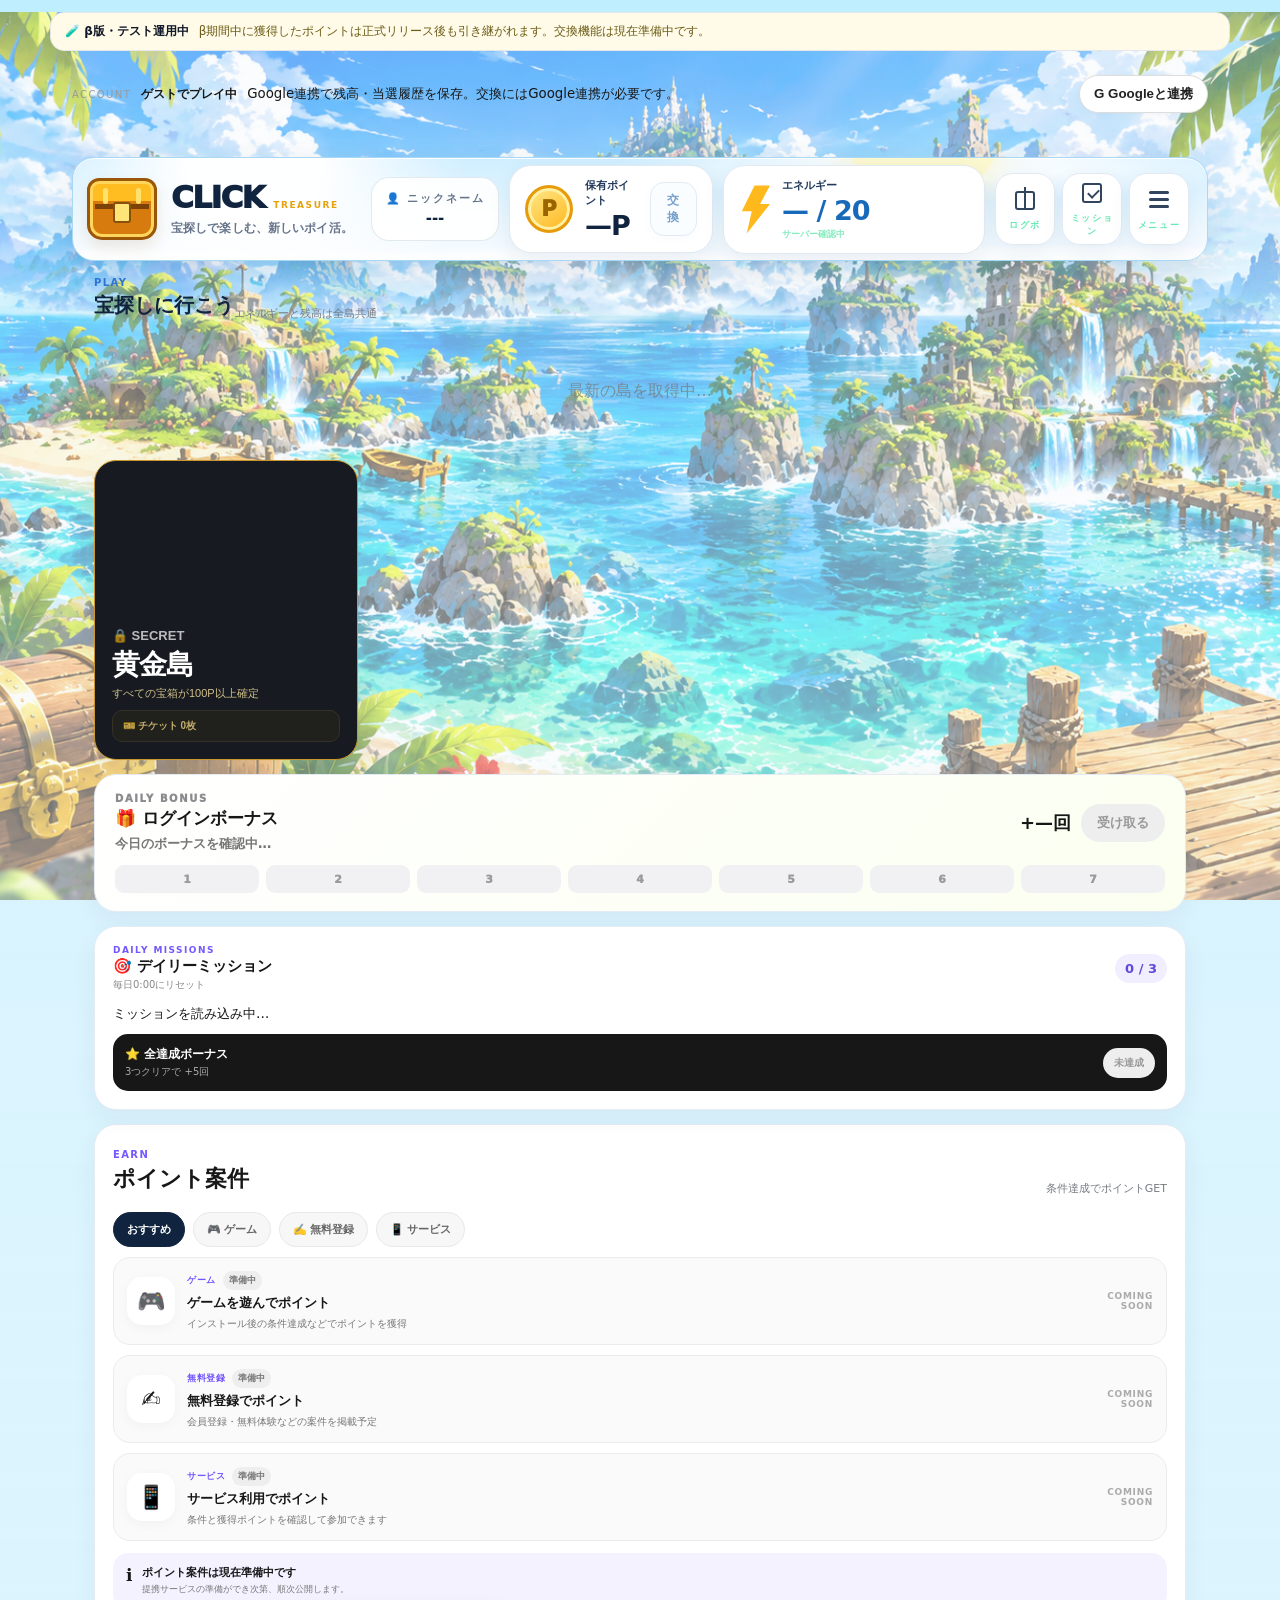
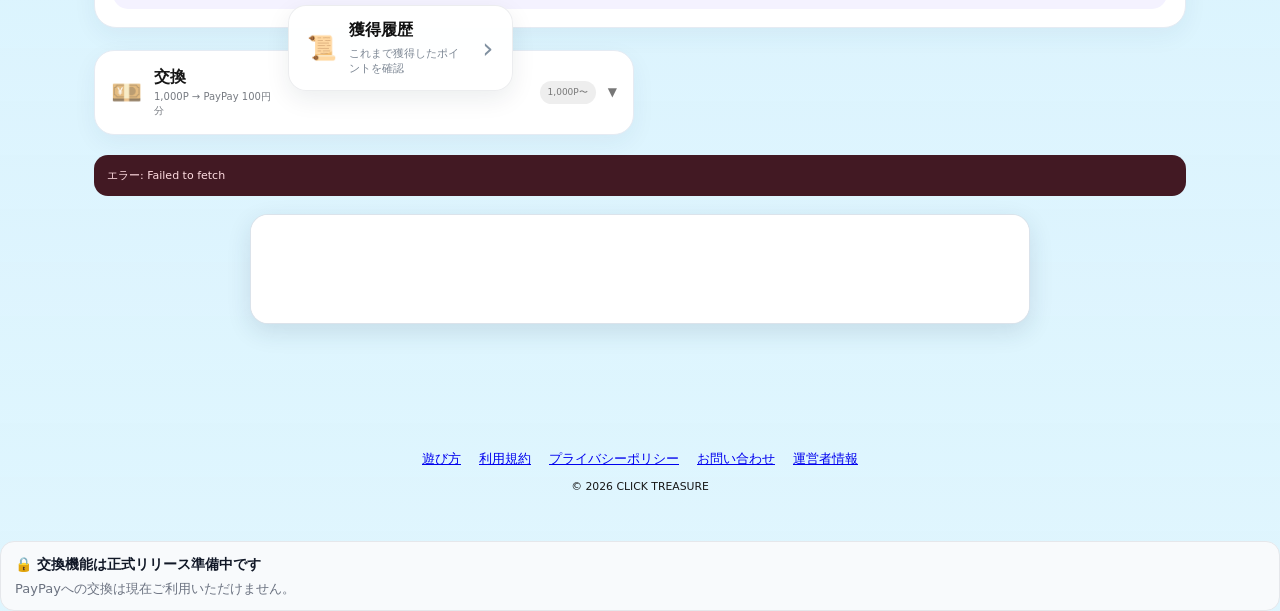
==== index.html @ b3b36d99 "Add files via upload" ====
<!doctype html><html lang="ja"><head>
<!-- Google tag (gtag.js) -->
<script async src="https://www.googletagmanager.com/gtag/js?id=G-S7C8F83L5W"></script>
<script>
  window.dataLayer = window.dataLayer || [];
  function gtag(){dataLayer.push(arguments);}
  gtag('js', new Date());
  gtag('config', 'G-S7C8F83L5W');
</script>
<meta charset="utf-8"><meta name="viewport" content="width=device-width,initial-scale=1"><title>CLICK TREASURE｜宝箱を掘ってポイントを貯める無料Webゲーム</title><link rel="stylesheet" href="style.css?v=88-34">  <meta name="description" content="CLICK TREASUREは、宝箱を掘ってポイントを集める無料Webゲームです。毎日のログインやミッションを楽しみながらポイントを貯められます。現在β版テスト運用中。">
</head><body>

<div id="betaNotice" class="beta-banner" role="status">
  <strong>🧪 β版・テスト運用中</strong>
  <span>β期間中に獲得したポイントは正式リリース後も引き継がれます。交換機能は現在準備中です。</span>
</div>
<div id="fx"></div><div id="v41Jackpot" class="v41-jackpot" hidden>
<div class="v41-blackout"></div><div class="v42-whiteflash"></div><div class="v42-golddot"></div><div class="v41-goldburst"></div>
<div class="v41-jackpot-content"><div class="v41-jackpot-kicker">JACKPOT</div><div class="v41-jackpot-money"><strong>5,000</strong><small>P</small><em>獲得！</em></div><div class="v41-jackpot-sub">TREASURE FOUND</div></div><div id="v41Coins" class="v41-coins"></div>
</div>
<div id="jackpotOverlay" class="jackpot-overlay" aria-hidden="true"><div class="jackpot-rays"></div><div class="jackpot-card"><div id="jackpotLabel" class="jackpot-label">🔥 大当たり！！ 🔥</div><div class="jackpot-caption">当選金額</div><div class="jackpot-money"><span id="jackpotAmount">100</span><small>P</small></div><div id="jackpotBang" class="jackpot-bang">！！！</div></div></div>
<audio id="audio10old" preload="auto" src="sounds/win_10.wav"></audio><audio id="audio100old" preload="auto" src="sounds/win_100.wav"></audio>
<div id="accountPanel" class="account-panel"><div class="account-copy"><span class="eyebrow">ACCOUNT</span><b id="accountState">ゲストでプレイ中</b><small>Google連携で残高・当選履歴を保存。交換にはGoogle連携が必要です。</small></div><div class="account-actions"><a id="adminShortcut" class="admin-shortcut" href="admin.html" hidden>⚙ 管理画面</a><button id="googleLoginBtn" class="google-btn">G&nbsp;&nbsp;Googleと連携</button></div></div>
<main>
<header class="v88-topbar">
  <div class="v88-logo">
    <div class="v88-logo-chest" aria-hidden="true"><i></i></div>
    <div><strong>CLICK <span>TREASURE</span></strong><small>宝探しで楽しむ、新しいポイ活。</small></div>
  </div>
  <div class="header-nickname" id="headerNickname" title="現在のニックネーム">
          <span class="header-nickname-label">👤 ニックネーム</span>
          <strong class="header-nickname-value" id="headerNicknameValue">---</strong>
        </div>
  <div class="v88-wallet">
    <div class="v88-coin" aria-hidden="true">P</div>
<div class="v88-statcopy"><small>保有ポイント</small><b id="wallet">—P</b></div>
    <button id="redeemBtn" type="button" class="v88-exchange" disabled>交換</button>
    <div class="v88-hidden-progress" aria-hidden="true"><i id="redeemFill"></i><span id="redeemText">交換まで計算中…</span></div>
  </div>
  <div class="v88-energy">
    <div class="v88-bolt" aria-hidden="true"></div>
    <div class="v88-statcopy"><small>エネルギー</small><b id="energy">— / 20</b><em id="energyTimer">サーバー確認中</em></div>
  </div>
  <nav class="v88-shortcuts" aria-label="ホームメニュー">
    <button type="button" data-v88-target="loginBonus"><i class="v88-gift"></i><span>ログボ</span></button>
    <button type="button" data-v88-target="dailyMissions"><i class="v88-check"></i><span>ミッション</span></button>
<button id="v88MenuToggle" type="button" aria-expanded="false" aria-controls="v88HeaderMenu"><i class="v88-menuicon"></i><span>メニュー</span></button>
  </nav>
</header>
<div id="v88HeaderMenu" class="v88-header-menu" hidden>
  <div class="v88-header-menu-grid">
    <button type="button" data-v88-target="pointOffers"><span>🪙</span><b>ポイント大量GET！</b></button>
    <button type="button" id="nicknameMenuBtn"><span>👤</span><b>ニックネーム変更</b></button>
    <button type="button" id="ctSoundSettingsBtn"><span>🔊</span><b>サウンド設定</b></button>
    <button type="button" data-v88-target="betaNotice"><span>🔔</span><b>お知らせ</b></button>
    <a href="howto.html"><span>📖</span><b>遊び方</b></a>
    <a href="terms.html"><span>📄</span><b>利用規約</b></a>
    <a href="contact.html"><span>✉️</span><b>お問い合わせ</b></a>
    <a href="operator.html"><span>⚙️</span><b>運営者情報</b></a>
  </div>
</div>

<div class="v88-page-shell">
<div class="v88-main-column">
<section id="homeDashboard" class="home-dashboard">
<div class="v88-legacy-stats" aria-hidden="true"><span id="wins">—</span><span id="progress">—</span></div>
<section id="islandSelect" class="island-select"><div class="section-title"><div><span>PLAY</span><h2>宝探しに行こう</h2></div><p>エネルギーと残高は全島共通</p></div><div id="islandCards" class="island-cards"><p class="loading-islands">最新の島を取得中…</p><button id="goldenIslandCard" class="island-card golden locked" type="button"><span>🔒 SECRET</span><b>黄金島</b><small>すべての宝箱が100P以上確定</small><em id="goldenTicketBadge" class="status-badge">🎫 チケット 0枚</em></button></div></section>

<section id="loginBonus" class="login-bonus-card"><div class="login-bonus-copy"><span>DAILY BONUS</span><b>🎁 ログインボーナス</b><small id="loginBonusText">今日のボーナスを確認中…</small></div><div class="login-bonus-side"><strong id="loginBonusReward">+—回</strong><button id="loginBonusClaim" type="button" disabled>受け取る</button></div><div class="login-streak" id="loginStreak"><i>1</i><i>2</i><i>3</i><i>4</i><i>5</i><i>6</i><i>7</i></div></section>
<section id="dailyMissions" class="daily-missions-card"><div class="daily-missions-head"><div><span>DAILY MISSIONS</span><b>🎯 デイリーミッション</b><small>毎日0:00にリセット</small></div><strong id="dailyMissionSummary">0 / 3</strong></div><div id="dailyMissionList" class="daily-mission-list"><small>ミッションを読み込み中…</small></div><div class="daily-all-clear"><div><b>⭐ 全達成ボーナス</b><small>3つクリアで +5回</small></div><button id="dailyAllClaim" type="button" disabled>未達成</button></div></section>
<section id="pointOffers" class="point-offers"><div class="section-title"><div><span>EARN</span><h2>ポイント案件</h2></div><p>条件達成でポイントGET</p></div><div class="offer-tabs" role="tablist" aria-label="ポイント案件カテゴリ"><button type="button" class="offer-tab active" data-offer-filter="all">おすすめ</button><button type="button" class="offer-tab" data-offer-filter="game">🎮 ゲーム</button><button type="button" class="offer-tab" data-offer-filter="register">✍️ 無料登録</button><button type="button" class="offer-tab" data-offer-filter="service">📱 サービス</button></div><div class="offer-list"><article class="offer-card" data-offer-category="game"><div class="offer-icon">🎮</div><div class="offer-copy"><div class="offer-meta"><span>ゲーム</span><em>準備中</em></div><b>ゲームを遊んでポイント</b><small>インストール後の条件達成などでポイントを獲得</small></div><strong>COMING<br>SOON</strong></article><article class="offer-card" data-offer-category="register"><div class="offer-icon">✍️</div><div class="offer-copy"><div class="offer-meta"><span>無料登録</span><em>準備中</em></div><b>無料登録でポイント</b><small>会員登録・無料体験などの案件を掲載予定</small></div><strong>COMING<br>SOON</strong></article><article class="offer-card" data-offer-category="service"><div class="offer-icon">📱</div><div class="offer-copy"><div class="offer-meta"><span>サービス</span><em>準備中</em></div><b>サービス利用でポイント</b><small>条件と獲得ポイントを確認して参加できます</small></div><strong>COMING<br>SOON</strong></article></div><div class="offer-note"><span>ℹ️</span><p><b>ポイント案件は現在準備中です</b><small>提携サービスの準備ができ次第、順次公開します。</small></p></div></section>
<section class="home-menu"><button id="redeemMenu" class="menu-card menu-card-button" type="button"><span>💴</span><div><b>交換</b><small>1,000P → PayPay 100円分</small></div>
<div class="ct-history-card-v8878" id="ctHistoryCard" role="button" tabindex="0" aria-label="獲得履歴を開く">
  <span class="ct-history-icon-v8878">📜</span>
  <span class="ct-history-text-v8878"><strong>獲得履歴</strong><small>これまで獲得したポイントを確認</small></span>
  <span class="ct-history-arrow-v8878">›</span>
</div>
<i id="redeemMenuState">1,000P〜</i><i class="menu-arrow">▼</i></button></section>
<section id="winHistoryPanel" class="compact-history-panel" hidden><div class="historyHead"><b>🎁 当選履歴</b><button id="refresh" type="button">更新</button></div><div id="history">まだ当選履歴はありません</div></section>
<section id="redeemPanel" class="compact-history-panel" hidden><div class="compact-redeem-top"><div><b>💴 交換</b><small>1,000PでPayPay 100円分に交換できます</small></div><button id="compactRedeemBtn" type="button" class="compact-redeem-btn">交換申請する</button></div><div class="historyHead redeem-history-title"><b>交換履歴</b><button id="redeemHistoryRefresh" type="button">更新</button></div><div id="redeemHistory" class="redeem-history redeem-history-home"><small>履歴を読み込み中…</small></div></section>
</section>
<section class="identity dev-identity" hidden style="display:none !important;"><div><small>PLAYER</small><b id="player">ゲスト作成中…</b></div><div><small>SESSION</small><b id="session">接続中</b></div></section><div id="error" class="error" hidden></div><section class="ad"><!-- admax -->
<script src="https://adm.shinobi.jp/s/87367a901842c04cb35344ce335b7de3"></script>
<!-- admax --></section>
<section id="game" hidden><div class="head"><div><span>EASY / SHARED ONLINE</span><h2>宝箱を選ぼう</h2></div><div class="live"><i></i><b>ONLINE</b><small id="remaining">—</small></div></div><div class="sea"><div class="island-bar"><button id="back">← 一覧</button><strong id="islandName">EASY</strong><div class="island-tools"><button id="debugNumbers" type="button">🔢 番号表示 OFF</button><span id="islandState" class="island-state">探索中</span></div></div><div id="map"></div></div><div id="message">好きな宝箱を選ぼう</div></section>

</main>
<footer class="site-footer" style="padding:24px 16px 36px;text-align:center;font-size:13px;">
  <nav style="display:flex;flex-wrap:wrap;justify-content:center;gap:10px 18px;margin-bottom:10px;">
    <a href="howto.html">遊び方</a>
    <a href="terms.html">利用規約</a>
    <a href="privacy.html">プライバシーポリシー</a>
    <a href="contact.html">お問い合わせ</a>
    <a href="operator.html">運営者情報</a>
  </nav>
  <small>© 2026 CLICK TREASURE</small>
</footer>

<div id="overlay" hidden><div class="burst"></div><div class="win"><small>TREASURE FOUND</small><strong id="amount">10P</strong><p>サーバー残高に追加されました</p><button id="close">島に戻る</button></div></div>
<div id="devPrizeTester" class="dev-prize-tester" hidden><button id="devToggle" class="dev-toggle" type="button">🧪 演出テスト</button><div id="devButtons" class="dev-buttons" hidden><button type="button" data-test-prize="1">10P</button><button type="button" data-test-prize="10">100P</button><button type="button" data-test-prize="100">1,000P</button><button type="button" data-test-prize="500">5,000P</button>
<div class="dev-refill-row">
  <button id="adminAddGoldenTicket" type="button">🎫 チケット +1</button>
  <button id="adminAddEnergy" type="button">⚡ エネルギー +5</button>
</div>
<small id="adminRefillStatus">※上2つは管理者テスト用・実データに反映</small></div></div>
<div id="redeemModal" class="redeem-modal" hidden><div class="redeem-dialog"><button id="redeemModalClose" class="redeem-x" type="button">×</button><span class="redeem-eyebrow">REDEEM</span><h2>1,000Pを交換</h2><p>1,000PをPayPay 100円分に交換します。受け取り先を入力してください。申請すると1,000Pが確保されます。</p><label>PayPay ID<input id="redeemDestination" type="text" maxlength="120" autocomplete="off" placeholder="例：あなたのPayPay ID"></label><small id="redeemNote">⚠ 入力したPayPay IDに100円分を送金します。IDに間違いがないか必ず確認してください。申請後は「処理待ち」になります。</small><button id="redeemSubmit" class="redeem-submit" type="button">1,000Pを交換する</button></div></div>
<script src="app.js?v=88-78"></script>
<script>
document.addEventListener("DOMContentLoaded", () => {
  const input = document.getElementById("redeemDestination");
  const submit = document.getElementById("redeemSubmit");
  if (!input || !submit) return;

  submit.addEventListener("click", (e) => {
    if (submit.dataset.confirmed === "1") {
      delete submit.dataset.confirmed;
      return;
    }
    const id = input.value.trim();
    if (!id) return;

    const ok = confirm(
      "交換申請の最終確認\n\n" +
      "交換：1,000P → PayPay 100円分\n" +
      "PayPay ID：" + id + "\n\n" +
      "このPayPay IDで間違いありませんか？"
    );
    if (!ok) {
      e.stopImmediatePropagation();
      e.preventDefault();
      input.focus();
      return;
    }
    submit.dataset.confirmed = "1";
  }, true);
});
</script>
<div id="exchangeBetaNotice" class="exchange-beta-notice" hidden>
  <strong>🔒 交換機能は正式リリース準備中です</strong>
  <span>PayPayへの交換は現在ご利用いただけません。</span>
</div>


<script>
document.addEventListener("DOMContentLoaded", () => {
  const menuToggle = document.getElementById("v88MenuToggle");
  const headerMenu = document.getElementById("v88HeaderMenu");
  const closeHeaderMenu = () => {
    if (!headerMenu || !menuToggle) return;
    headerMenu.hidden = true;
    menuToggle.setAttribute("aria-expanded","false");
  };
  if (menuToggle && headerMenu) {
    menuToggle.addEventListener("click", () => {
      const willOpen = headerMenu.hidden;
      headerMenu.hidden = !willOpen;
      menuToggle.setAttribute("aria-expanded", String(willOpen));
    });
    document.addEventListener("click", (e) => {
      if (!headerMenu.hidden && !headerMenu.contains(e.target) && !menuToggle.contains(e.target)) closeHeaderMenu();
    });
  }
  document.querySelectorAll("[data-v88-target]").forEach(btn => {
    btn.addEventListener("click", () => {
      const el = document.getElementById(btn.dataset.v88Target);
      if (el) el.scrollIntoView({behavior:"smooth", block:"start"}); closeHeaderMenu();
    });
  });
  document.querySelectorAll("[data-v88-click]").forEach(btn => {
    btn.addEventListener("click", () => {
      const el = document.getElementById(btn.dataset.v88Click);
      if (el) el.click(); closeHeaderMenu();
    });
  });
});
</script>


<!-- admax interstitial -->

<!-- /admax interstitial -->


<div id="homeNicknameModal" class="ct-nickname-modal" hidden>
  <div class="ct-nickname-backdrop" data-close-nickname></div>
  <section class="ct-nickname-dialog" role="dialog" aria-modal="true" aria-labelledby="homeNicknameTitle">
    <button type="button" class="ct-nickname-close" data-close-nickname aria-label="閉じる">×</button>
    <div class="ct-nickname-icon">👤</div>
    <h2 id="homeNicknameTitle">ニックネーム変更</h2>
    <p>2〜12文字で入力してください</p>
    <input id="homeNicknameInput" type="text" minlength="2" maxlength="12" autocomplete="off">
    <div id="homeNicknameError" class="ct-nickname-error" aria-live="polite"></div>
    <button id="homeNicknameSave" type="button" class="ct-nickname-save">変更する</button>
  </section>
</div>

</body></html>
---- style.css ----
*{box-sizing:border-box}body{margin:0;background:radial-gradient(circle at 50% -20%,#16465c,#061722 55%);color:#fff;font-family:system-ui,sans-serif}main{max-width:1050px;margin:auto;padding:25px}header{display:flex;justify-content:space-between;align-items:center;padding:15px 3px}header span,.head span{font-size:9px;letter-spacing:.17em;color:#68e8b3;font-weight:900}h1{margin:4px 0}header p{margin:0;font-size:11px;opacity:.55}.wallet,.identity,.stats,.history,#game{background:#0a2635;border:1px solid #ffffff17;border-radius:21px}.wallet{padding:11px 17px;text-align:right}.wallet small,.identity small,.stats small{display:block;font-size:8px;opacity:.5}.wallet b{font-size:23px;color:#ffe16c}.identity{display:grid;grid-template-columns:1fr 1fr auto;gap:12px;padding:13px;margin-bottom:10px}.identity>div,.stats>div{padding:4px 9px}.identity b{font-size:11px}.identity button,.history button,#close{border:0;border-radius:12px;padding:10px 15px;font-weight:900;cursor:pointer}.stats{display:grid;grid-template-columns:repeat(3,1fr);padding:13px;margin-bottom:10px}.ad{height:58px;border:1px dashed #ffffff25;border-radius:15px;display:flex;align-items:center;justify-content:center;gap:10px;font-size:9px;letter-spacing:.15em;opacity:.4;margin-bottom:10px}.ad span{letter-spacing:0}.error{padding:13px;background:#421923;color:#ffdce1;border-radius:14px;margin-bottom:10px;font-size:11px;word-break:break-all}#game{padding:19px}.head{display:flex;justify-content:space-between;align-items:center}.head h2{margin:3px 0 15px}.live{display:grid;grid-template-columns:auto auto;gap:2px 6px;align-items:center;font-size:10px}.live i{width:8px;height:8px;background:#6df0b0;border-radius:50%;box-shadow:0 0 10px #6df0b0}.live small{grid-column:2;opacity:.5}.sea{overflow:auto;background:radial-gradient(circle,#168399,#0b5269);border-radius:20px;padding:27px}#map{display:grid;grid-template-columns:repeat(10,1fr);gap:6px;min-width:480px;max-width:680px;margin:auto;padding:21px;border-radius:36% 43% 32% 40%;background:linear-gradient(145deg,#78ca70,#3d8e51)}.cell{aspect-ratio:1;border:0;border-radius:50%;background:#ead58a;box-shadow:inset 0 -3px #0002;cursor:pointer}.cell:hover:not(:disabled){transform:scale(1.12)}.cell.opened{background:#62503d;cursor:default}.cell.mine{animation:ping .7s}@keyframes ping{from{box-shadow:0 0 0 0 #6de7ff}to{box-shadow:0 0 0 17px transparent}}#message{text-align:center;margin-top:15px;min-height:23px;font-size:12px}.history{margin-top:10px;padding:15px}.historyHead{display:flex;justify-content:space-between;align-items:center}.history button{padding:7px 11px}#history{margin-top:10px;font-size:11px;opacity:.72}.row{display:flex;justify-content:space-between;padding:8px;border-top:1px solid #ffffff10}.row strong{color:#ffe16c}#overlay{position:fixed;inset:0;background:#03131bef;z-index:20;display:grid;place-items:center;overflow:hidden}#overlay[hidden]{display:none}.win{text-align:center;position:relative;z-index:2;animation:pop .4s cubic-bezier(.2,1.5,.5,1)}.win small{letter-spacing:.25em;color:#ffe66e}.win strong{display:block;font-size:clamp(75px,16vw,155px);text-shadow:0 0 35px #ffd94c88}.burst{position:absolute;width:65vmax;height:65vmax;border-radius:50%;background:repeating-conic-gradient(#ffe36e 0 5deg,transparent 5deg 14deg);opacity:.2;animation:spin 10s linear infinite}@keyframes spin{to{transform:rotate(360deg)}}@keyframes pop{from{transform:scale(.3);opacity:0}}@media(max-width:650px){main{padding:12px}.identity{grid-template-columns:1fr 1fr}.identity button{grid-column:1/-1}}
/* V26.2: force visible 10x10 cells */
#map{
  width:min(680px,100%);
  min-width:520px;
  grid-template-columns:repeat(10,minmax(42px,1fr));
  grid-auto-rows:minmax(42px,1fr);
}
.cell{
  display:block;
  width:100%;
  min-width:42px;
  min-height:42px;
  aspect-ratio:1 / 1;
  position:relative;
}
.cell:not(.opened)::after{
  content:"";
  position:absolute;
  width:22%;
  height:22%;
  border-radius:50%;
  left:39%;
  top:28%;
  background:rgba(255,255,255,.24);
}
.cell.opened::after{
  content:"";
  position:absolute;
  inset:27%;
  border-radius:50%;
  background:rgba(0,0,0,.16);
}
@media(max-width:650px){
  #map{min-width:460px;grid-template-columns:repeat(10,minmax(36px,1fr));grid-auto-rows:minmax(36px,1fr)}
  .cell{min-width:36px;min-height:36px}
}

#energyTimer{display:block;margin-top:3px;font-size:9px;font-style:normal;color:#72e8b4;opacity:.85}

.island-select{margin:18px auto;max-width:780px;text-align:center}
.island-select h2{margin-bottom:4px}.island-note{opacity:.72;margin-top:0}
.island-cards{display:grid;grid-template-columns:repeat(3,1fr);gap:12px;margin-top:14px}
.island-card{min-height:130px;border-radius:18px;padding:16px 10px;border:2px solid rgba(255,255,255,.16);cursor:pointer;display:flex;flex-direction:column;gap:7px;align-items:center;justify-content:center}
.island-card span{font-size:19px;font-weight:900}.island-card b{font-size:16px}.island-card small{opacity:.8}
.island-card:hover:not(:disabled){transform:translateY(-3px)}
.island-card.easy{background:rgba(61,190,110,.22)}.island-card.normal{background:rgba(230,190,45,.20)}.island-card.hard{background:rgba(225,75,75,.20)}
.island-bar{display:flex;align-items:center;justify-content:space-between;gap:12px;margin:0 auto 10px;max-width:760px}
#back{padding:8px 12px;border-radius:10px}#islandName{font-size:18px}
#map{max-height:58vh;overflow:auto}
@media(max-width:650px){.island-cards{grid-template-columns:1fr}.island-card{min-height:90px}}

.status-badge{font-style:normal;font-size:11px;opacity:.8;margin-top:3px}
.island-card.finished{filter:grayscale(.75);opacity:.55;cursor:not-allowed}
.island-state{font-size:12px;padding:5px 9px;border-radius:999px;background:rgba(70,210,130,.14)}
.island-state.finished{background:rgba(255,255,255,.1);opacity:.75}

.loading-islands{grid-column:1/-1;opacity:.7;padding:30px}

/* V30.1 debug cell numbers */
.island-tools{display:flex;align-items:center;gap:8px}
#debugNumbers{border:0;border-radius:10px;padding:7px 10px;font-size:11px;font-weight:800;cursor:pointer;background:#fff;color:#10222b}
#map.show-numbers .cell{font-size:12px;font-weight:900;color:#16242a;text-shadow:0 1px rgba(255,255,255,.35)}
#map.show-numbers .cell.opened{color:#f4e8d7}
#map.show-numbers .cell::after{display:none}
@media(max-width:650px){.island-bar{flex-wrap:wrap}.island-tools{margin-left:auto}#debugNumbers{font-size:10px;padding:6px 8px}#map.show-numbers .cell{font-size:10px}}


/* V36: digging feedback — visual only */
.cell{transition:transform .14s ease,filter .18s ease,box-shadow .18s ease}
.cell.digging{animation:v36dig .36s ease both;filter:brightness(1.12)}
.cell.dig-hit{animation:v36hit .72s cubic-bezier(.2,1.5,.4,1)}
.cell.dig-miss{animation:v36miss .48s ease}
@keyframes v36dig{
  0%{transform:translateY(0) rotate(0)}
  35%{transform:translateY(4px) rotate(-5deg) scale(.9)}
  70%{transform:translateY(-3px) rotate(4deg) scale(1.04)}
  100%{transform:translateY(0) rotate(0)}
}
@keyframes v36hit{
  0%{box-shadow:0 0 0 0 rgba(255,230,110,.95)}
  45%{transform:scale(1.2);filter:brightness(1.5)}
  100%{box-shadow:0 0 0 25px rgba(255,230,110,0);transform:scale(1)}
}
@keyframes v36miss{
  0%,100%{transform:translateX(0);filter:brightness(1)}
  25%{transform:translateX(-4px);filter:brightness(.75)}
  50%{transform:translateX(4px)}
  75%{transform:translateX(-2px)}
}
.dig-fx{
  position:fixed;z-index:40;pointer-events:none;
  transform:translate(-50%,-50%);
  font-weight:1000;white-space:nowrap;
  text-shadow:0 2px 10px rgba(0,0,0,.7);
  animation:v36float 1.05s ease-out forwards;
}
.dig-fx.hit{font-size:clamp(20px,3vw,34px);color:#ffe66e}
.dig-fx.miss{font-size:16px;color:#e9f0f3}
@keyframes v36float{
  0%{opacity:0;transform:translate(-50%,-20%) scale(.55)}
  18%{opacity:1;transform:translate(-50%,-70%) scale(1.12)}
  70%{opacity:1;transform:translate(-50%,-125%) scale(1)}
  100%{opacity:0;transform:translate(-50%,-165%) scale(.92)}
}
@media (prefers-reduced-motion:reduce){
 .cell.digging,.cell.dig-hit,.cell.dig-miss,.dig-fx{animation-duration:.01ms!important}
}

/* V36.4 tiered win effects */
.prize-overlay{position:fixed;inset:0;z-index:9999;pointer-events:none;display:flex;flex-direction:column;align-items:center;justify-content:center;text-align:center;animation:prizePop .8s ease both;text-shadow:0 4px 18px rgba(0,0,0,.55)}
.prize-overlay .prize-main,.prize-overlay .prize-kicker{font-weight:1000}
.prize-tier-small .prize-main{font-size:clamp(34px,7vw,72px)}
.prize-tier-big{background:radial-gradient(circle,rgba(255,255,255,.34),rgba(0,0,0,.10))}
.prize-tier-big .prize-kicker{font-size:clamp(24px,4vw,48px)}
.prize-tier-big .prize-main{font-size:clamp(70px,14vw,160px);animation:prizePulse .28s ease-in-out 3 alternate}
.prize-tier-mega{background:radial-gradient(circle,rgba(255,255,255,.52),rgba(0,0,0,.22))}
.prize-tier-mega .prize-kicker{font-size:clamp(36px,7vw,80px)}
.prize-tier-mega .prize-main{font-size:clamp(90px,17vw,210px);animation:prizePulse .20s ease-in-out 5 alternate}
.win-confetti-layer{position:fixed;inset:0;z-index:10000;pointer-events:none;overflow:hidden}
.win-confetti-layer i{position:absolute;top:-24px;width:10px;height:18px;border-radius:2px;background:#ffd54a;animation:confettiFall 1.45s ease-in forwards}
.win-confetti-layer i:nth-child(3n){background:#fff}.win-confetti-layer i:nth-child(3n+2){background:#62f0d0}
@keyframes prizePop{0%{opacity:0;transform:scale(.45)}18%{opacity:1;transform:scale(1.13)}35%{transform:scale(1)}82%{opacity:1}100%{opacity:0;transform:scale(1.04)}}
@keyframes prizePulse{from{transform:scale(.92)}to{transform:scale(1.08)}}
@keyframes confettiFall{to{transform:translate(var(--dx),110vh) rotate(720deg);opacity:.1}}

/* V36.5: restored ORIGINAL V3 jackpot visual */
/* V3: jackpot impact */
.jackpot-overlay{position:fixed;inset:0;z-index:10000;display:grid;place-items:center;background:rgba(0,0,0,.72);opacity:0;visibility:hidden;overflow:hidden}
.jackpot-overlay.show{visibility:visible;animation:overlayIn 2.15s ease both}
.jackpot-card{position:relative;z-index:2;text-align:center;background:#fff7c7;border:5px solid #171714;border-radius:30px;padding:24px 30px 20px;min-width:min(88vw,430px);box-shadow:0 0 0 8px #f0d94c,0 22px 70px rgba(0,0,0,.45);transform:scale(.1) rotate(-8deg)}
.show .jackpot-card{animation:jackpotPop 2.15s cubic-bezier(.2,1.35,.35,1) both}
.jackpot-label{font-size:clamp(25px,8vw,43px);font-weight:1000}.jackpot-caption{margin-top:8px;font-size:18px;font-weight:900;letter-spacing:.12em}
.jackpot-money{font-size:clamp(74px,24vw,140px);font-weight:1000;line-height:.95;letter-spacing:-.07em;text-shadow:4px 5px 0 #f0d94c}
.jackpot-money small{font-size:.35em;margin-left:10px;letter-spacing:0}.jackpot-bang{font-size:42px;font-weight:1000}
.jackpot-rays{position:absolute;width:140vmax;height:140vmax;background:repeating-conic-gradient(from 0deg,rgba(255,224,65,.9) 0deg 8deg,rgba(255,255,255,.1) 8deg 16deg);animation:spin 7s linear infinite}
@keyframes spin{to{transform:rotate(360deg)}}@keyframes overlayIn{0%{opacity:0}10%,82%{opacity:1}100%{opacity:0}}
@keyframes jackpotPop{0%{transform:scale(.08) rotate(-10deg)}16%{transform:scale(1.18) rotate(3deg)}25%{transform:scale(.96)}35%,75%{transform:scale(1)}100%{transform:scale(1.12)}}

/* V3: islands change shape each shuffle */
.map-island{position:relative;transition:clip-path .45s ease,border-radius .45s ease,transform .3s ease}
.map-island.shape0{clip-path:polygon(7% 18%,26% 4%,52% 8%,76% 2%,96% 24%,91% 50%,98% 76%,73% 96%,45% 91%,20% 98%,3% 74%,9% 49%)}
.map-island.shape1{clip-path:polygon(16% 5%,44% 2%,62% 14%,88% 9%,98% 37%,87% 58%,94% 86%,66% 96%,42% 88%,14% 96%,3% 68%,10% 43%,2% 22%)}
.map-island.shape2{clip-path:polygon(4% 28%,20% 6%,47% 12%,67% 2%,91% 17%,96% 43%,84% 62%,98% 84%,71% 97%,49% 88%,23% 98%,8% 77%,15% 55%)}
.map-island.shape3{clip-path:polygon(11% 9%,35% 2%,54% 16%,78% 5%,97% 27%,88% 48%,97% 70%,80% 94%,55% 88%,33% 99%,7% 84%,14% 60%,2% 38%)}
.map-island .tile.hidden-land{visibility:hidden;pointer-events:none}

#fx{position:fixed;inset:0;pointer-events:none;z-index:10001;overflow:hidden}
.old-confetti{position:absolute;top:-30px;font-size:24px;animation:oldFall 1.8s linear forwards}
@keyframes oldFall{to{transform:translateY(110vh) rotate(720deg)}}

/* V37 — rewards-app inspired home */
:root{--ink:#171717;--muted:#777b82;--line:#e8e9ec;--paper:#f6f6f7;--card:#fff;--lime:#dfff62;--green:#1f8b55;--purple:#7457ff}
body{background:var(--paper);color:var(--ink)}
main{max-width:980px;padding:20px 22px 50px}
.account-panel{max-width:980px;margin:14px auto 0;padding:10px 22px;display:flex;align-items:center;justify-content:space-between;gap:12px;color:var(--ink)}
.account-copy{display:flex;align-items:center;gap:10px}.account-copy .eyebrow{font-size:10px;letter-spacing:.14em;color:#999}.account-copy b{font-size:12px}
.google-btn{border:1px solid #ddd;background:#fff;color:#222;border-radius:999px;padding:9px 14px;font-weight:800;cursor:pointer;box-shadow:0 2px 8px #00000008}
.app-header{padding:12px 2px 20px}.app-header h1{font-size:30px;letter-spacing:-.04em;margin:2px 0}.app-header p{color:var(--muted);font-size:13px}.brand-kicker{color:var(--purple)!important;font-size:10px!important}.avatar{width:48px;height:48px;border-radius:50%;display:grid;place-items:center;background:#e7ffd0;font-size:24px}
.home-dashboard{display:block}.balance-card{background:#171717;color:#fff;border-radius:26px;padding:24px 26px;box-shadow:0 12px 30px #00000012}.balance-top,.balance-foot{display:flex;align-items:center;justify-content:space-between;gap:12px}.balance-top{font-size:12px;color:#c9c9c9}.safe-badge{font-size:10px;color:#cfff92}.balance-value{display:flex;align-items:baseline;gap:8px;margin:12px 0}.balance-value b{font-size:clamp(46px,8vw,72px);line-height:1;letter-spacing:-.06em}.balance-value small{color:#aaa;font-weight:700}.redeem-track{height:10px;background:#333;border-radius:999px;overflow:hidden;margin:18px 0 10px}.redeem-track i{display:block;height:100%;width:0;background:var(--lime);border-radius:inherit;transition:width .35s ease}.balance-foot span{font-size:12px;color:#d5d5d5}.redeem-btn{border:0;border-radius:999px;background:var(--lime);color:#171717;padding:9px 15px;font-weight:900;opacity:.45}
.quick-stats{display:grid;grid-template-columns:1.35fr 1fr 1fr;gap:12px;margin:14px 0}.quick-card{background:#fff;border:1px solid var(--line);border-radius:20px;padding:16px;display:flex;gap:12px;align-items:center}.quick-icon{width:42px;height:42px;flex:0 0 42px;border-radius:14px;background:#f1f1f3;display:grid;place-items:center;font-size:20px}.energy-card .quick-icon{background:#fff2b9}.quick-card small,.quick-card em{display:block;color:var(--muted);font-size:10px;font-style:normal}.quick-card b{display:block;font-size:18px;margin:2px 0}.quick-card #energyTimer{color:#887000;opacity:1}
.island-select{max-width:none;text-align:left;margin:30px 0 18px}.section-title{display:flex;justify-content:space-between;align-items:end;margin-bottom:12px}.section-title span{font-size:10px;font-weight:900;color:var(--purple);letter-spacing:.14em}.section-title h2{font-size:22px;margin:2px 0}.section-title p{font-size:11px;color:var(--muted);margin:0}.island-cards{gap:14px;margin-top:0}.island-card{position:relative;min-height:175px;align-items:flex-start;justify-content:flex-end;text-align:left;border:0;border-radius:24px;padding:20px;color:#171717;overflow:hidden;box-shadow:inset 0 0 0 1px #00000008}.island-card::before{font-size:46px;position:absolute;right:18px;top:15px}.island-card.easy{background:#dff7d6}.island-card.easy::before{content:'🌴'}.island-card.normal{background:#fff0b9}.island-card.normal::before{content:'🏝️'}.island-card.hard{background:#f6d7d8}.island-card.hard::before{content:'🌋'}.island-card span{font-size:13px;opacity:.7}.island-card b{font-size:21px}.island-card small{font-size:11px;color:#555}.status-badge{color:#555}.loading-islands{color:#777;text-align:center}
.home-menu{display:grid;grid-template-columns:1fr 1fr;gap:12px;margin:20px 0}.menu-card{background:#fff;border:1px solid var(--line);border-radius:20px;padding:16px;display:flex;align-items:center;gap:12px}.menu-card>span{font-size:25px}.menu-card b,.menu-card small{display:block}.menu-card small{color:var(--muted);font-size:10px;margin-top:2px}.menu-card i{margin-left:auto;font-style:normal;font-size:9px;background:#eee;border-radius:999px;padding:5px 8px;color:#777}.dev-identity{background:#fff;border-color:var(--line);color:#777;margin:0 0 10px}.ad{color:#777;border-color:#ccc}.home-history{background:#fff;border-color:var(--line);color:#171717}.home-history #history{opacity:1;color:#666}.home-history .row{border-color:#eee}.home-history .row strong{color:#1f8b55}.home-history button{background:#f1f1f3;color:#222}
/* Keep the actual treasure island dark/game-like */
#game{color:#fff;background:#0a2635;border-color:#ffffff17}.sea{color:#fff}#message{color:#fff}
@media(max-width:650px){main{padding:12px 12px 40px}.account-panel{padding:9px 14px}.app-header h1{font-size:26px}.balance-card{padding:21px 19px;border-radius:22px}.quick-stats{grid-template-columns:1fr 1fr}.quick-stats .energy-card{grid-column:1/-1}.island-cards{grid-template-columns:1fr}.island-card{min-height:125px}.home-menu{grid-template-columns:1fr}.section-title{align-items:flex-start;flex-direction:column;gap:4px}.dev-identity{grid-template-columns:1fr 1fr}}

/* V40 — approved image-based 3D chest board */
#game{background:#f7f4ee!important;color:#171717!important;border-radius:28px!important;padding:18px!important}
#game .head{background:transparent!important;color:#171717!important;padding:0 4px 14px!important}
#game .head>div:first-child span{display:none!important}
#game .head h2{font-size:22px!important;color:#171717!important;margin:0!important}
#game .live{background:#fff!important;border:1px solid #e6dfd5!important;color:#171717!important;border-radius:18px!important}
#game .sea{background:#fffaf2!important;border:1px solid #eadfce!important;border-radius:26px!important;padding:18px!important;box-shadow:0 12px 34px rgba(72,53,29,.07)!important}
#game .island-bar{background:transparent!important;border:0!important;color:#171717!important;padding:0 0 18px!important}
#game .island-bar button{background:#fff!important;color:#171717!important;border:1px solid #ddd4c7!important;border-radius:14px!important;padding:10px 16px!important}
#game .island-bar strong{color:#171717!important;font-size:22px!important}
#game .island-state{background:#edf8ef!important;color:#419b60!important}
#game #map{
 display:grid!important;
 grid-template-columns:repeat(6,minmax(105px,1fr))!important;
 gap:18px!important;
 max-width:900px!important;
 margin:0 auto!important;
 padding:26px!important;
 background:#fff8ed!important;
 border:1px solid #eee1cf!important;
 border-radius:24px!important;
 overflow:visible!important;
}
#game .cell.chest{
 position:relative!important;width:100%!important;height:auto!important;aspect-ratio:1/1!important;
 margin:0!important;padding:0!important;border:0!important;background:transparent!important;
 box-shadow:none!important;border-radius:18px!important;overflow:visible!important;opacity:1!important;
 cursor:pointer!important;transition:transform .16s ease,filter .16s ease!important;
}
#game .cell.chest:hover:not(:disabled){transform:translateY(-5px) scale(1.045)!important;filter:brightness(1.04)}
#game .cell.chest img{width:100%!important;height:100%!important;object-fit:contain!important;display:block!important;filter:drop-shadow(0 8px 7px rgba(70,42,17,.20));transition:transform .2s ease,filter .2s ease,opacity .2s ease}
#game .cell.chest.opened img{opacity:.62;filter:saturate(.72) drop-shadow(0 4px 4px rgba(70,42,17,.12))}
#game .cell.chest.opened:after{content:"✓";display:grid!important;place-items:center;position:absolute;right:5%;top:5%;width:27px;height:27px;border-radius:50%;background:#fff;color:#777;font-weight:900;box-shadow:0 2px 8px rgba(0,0,0,.14)}
#game .cell.chest img.opening{animation:v40ChestOpen .42s ease both}
#game .cell.chest img.revealed{animation:v40RewardPop .42s cubic-bezier(.2,.9,.25,1.35) both;opacity:1!important;filter:drop-shadow(0 9px 8px rgba(70,42,17,.22))}
.chest-no{position:absolute;right:4px;bottom:1px;background:#fff;color:#766a5c;border-radius:8px;padding:2px 6px;font-size:10px;box-shadow:0 2px 5px rgba(0,0,0,.08)}
@keyframes v40ChestOpen{0%{transform:translateY(0) rotate(0)}35%{transform:translateY(-12px) rotate(-3deg)}65%{transform:translateY(-8px) rotate(3deg)}100%{transform:scale(.92)}}
@keyframes v40RewardPop{0%{transform:scale(.72);opacity:.2}75%{transform:scale(1.1);opacity:1}100%{transform:scale(1)}}
#game #message{color:#6e6255!important;background:transparent!important;padding:14px 4px 0!important}
@media(max-width:760px){
 #game{padding:10px!important}
 #game .sea{padding:10px!important}
 #game #map{grid-template-columns:repeat(3,minmax(82px,1fr))!important;gap:12px!important;padding:14px!important}
 #game .island-bar{gap:8px!important}
 #game .island-bar strong{font-size:18px!important}
}

/* V41 spacing refinement */
#game #map{gap:30px 24px!important;padding:34px 30px!important;max-width:960px!important}
#game .cell.chest{min-width:0!important}
@media(max-width:760px){
 #game #map{gap:22px 15px!important;padding:20px 14px!important}
}

/* V41 500-yen blackout jackpot */
.v41-jackpot[hidden]{display:none!important}
.v41-jackpot{position:fixed;inset:0;z-index:99999;display:grid;place-items:center;overflow:hidden;pointer-events:none}
.v41-blackout{position:absolute;inset:0;background:#000;opacity:1}
.v41-goldburst{position:absolute;inset:-30%;opacity:0;transform:scale(.25);background:
 repeating-conic-gradient(from 0deg,rgba(255,205,54,.98) 0 4deg,transparent 4deg 11deg);
 filter:blur(1px)}
.v41-jackpot-content{position:relative;z-index:3;text-align:center;opacity:0;transform:scale(.35);filter:drop-shadow(0 8px 18px #000)}
.v41-jackpot-kicker{font-size:clamp(42px,8vw,100px);font-weight:1000;letter-spacing:.08em;color:#fff0a2;text-shadow:0 0 8px #fff,0 0 24px #ffb000,0 0 60px #ff6a00}
.v41-jackpot-money{font-size:clamp(78px,16vw,190px);line-height:.9;font-weight:1000;color:#ffd43b;text-shadow:0 5px 0 #a95900,0 0 20px #fff1a0,0 0 65px #ff9d00}
.v41-jackpot-money small{font-size:.28em;margin-left:.12em;color:#fff0a2}
.v41-jackpot-sub{margin-top:18px;color:#fff;font-size:clamp(16px,2.5vw,28px);font-weight:900;letter-spacing:.22em}
.v41-jackpot.reveal .v41-blackout{animation:v41Black .55s ease forwards}
.v41-jackpot.reveal .v41-goldburst{animation:v41Burst .75s cubic-bezier(.16,.8,.25,1) forwards}
.v41-jackpot.reveal .v41-jackpot-content{animation:v41Title .62s cubic-bezier(.15,.9,.22,1.3) forwards}
.v41-coins{position:absolute;left:50%;top:50%;z-index:4}
.v41-coins i{position:absolute;font-style:normal;color:#ffd23f;font-size:22px;opacity:0;text-shadow:0 2px 0 #9b5c00}
.v41-jackpot.reveal .v41-coins i{animation:v41Coin 1.55s var(--d) cubic-bezier(.15,.7,.2,1) forwards}
.v41-jackpot.finish{animation:v41Fade .5s ease forwards}
@keyframes v41Black{0%{background:#000}35%{background:#000}100%{background:radial-gradient(circle,#7b4300,#120800 72%,#000)}}
@keyframes v41Burst{0%{opacity:0;transform:scale(.15) rotate(0)}35%{opacity:1}100%{opacity:.7;transform:scale(1) rotate(15deg)}}
@keyframes v41Title{0%{opacity:0;transform:scale(.28)}55%{opacity:1;transform:scale(1.18)}100%{opacity:1;transform:scale(1)}}
@keyframes v41Coin{0%{opacity:0;transform:translate(0,0) scale(.2) rotate(0)}15%{opacity:1}100%{opacity:0;transform:translate(var(--x),70vh) scale(1.25) rotate(var(--r))}}
@keyframes v41Fade{to{opacity:0}}

/* Developer prize tester */
.dev-prize-tester{position:fixed;right:14px;bottom:14px;z-index:100000;font-family:inherit}
.dev-toggle{border:0;border-radius:999px;padding:10px 14px;background:#202020;color:#fff;font-weight:800;box-shadow:0 5px 18px #0003;cursor:pointer}
.dev-buttons{margin-top:8px;padding:10px;background:#fff;border:1px solid #ddd;border-radius:16px;box-shadow:0 8px 28px #0003;display:grid;grid-template-columns:repeat(2,1fr);gap:7px;min-width:190px}
.dev-buttons[hidden]{display:none!important}
.dev-buttons button{border:0;border-radius:10px;padding:10px 8px;background:#f4efe6;font-weight:900;cursor:pointer}
.dev-buttons button[data-test-prize="500"]{background:#202020;color:#ffd54a}
.dev-buttons small{grid-column:1/-1;font-size:10px;line-height:1.35;color:#777}

/* V42 - hard-cut puchun jackpot */
.v42-whiteflash{position:absolute;inset:0;z-index:20;background:#fff;opacity:0;pointer-events:none}
.v42-golddot{position:absolute;left:50%;top:50%;z-index:21;width:5px;height:5px;border-radius:50%;background:#ffe47a;opacity:0;transform:translate(-50%,-50%) scale(.2);box-shadow:0 0 8px #fff,0 0 22px #ffc400}
.v41-jackpot:not(.v42-cut) .v42-whiteflash{animation:v42PreFlash .12s linear forwards}
.v41-jackpot.v42-cut .v41-blackout{background:#000!important;opacity:1!important;animation:none!important}
.v41-jackpot.v42-cut .v41-goldburst,
.v41-jackpot.v42-cut .v41-jackpot-content,
.v41-jackpot.v42-cut .v41-coins{opacity:0}
.v41-jackpot.v42-dot .v42-golddot{animation:v42Dot .6s ease-out forwards}
.v41-jackpot.reveal .v42-golddot{opacity:0!important}
.v41-jackpot.reveal .v41-blackout{animation:v42BlackReveal .28s linear forwards!important}
.v41-jackpot.reveal .v41-goldburst{animation:v41Burst .6s cubic-bezier(.1,.85,.2,1) forwards!important}
.v41-jackpot.reveal .v41-jackpot-content{animation:v42Title .72s cubic-bezier(.08,.9,.18,1.28) forwards!important}
.v41-jackpot-money{white-space:nowrap;line-height:.78!important}
.v41-jackpot-money strong{display:inline-block;font-size:clamp(150px,29vw,390px);font-weight:1000;letter-spacing:-.07em}
.v41-jackpot-money small{font-size:clamp(38px,7vw,92px)!important;margin-left:.12em}
.v41-jackpot-money em{display:block;margin-top:.2em;font-size:clamp(34px,6vw,78px);font-style:normal;letter-spacing:.08em;color:#fff5b8;text-shadow:0 0 12px #fff,0 0 35px #ff9d00}
@keyframes v42PreFlash{0%{opacity:0}45%{opacity:1}100%{opacity:1}}
@keyframes v42Dot{0%{opacity:0;transform:translate(-50%,-50%) scale(.2)}35%{opacity:1}100%{opacity:1;transform:translate(-50%,-50%) scale(3.2);box-shadow:0 0 20px #fff,0 0 90px #ffc400}}
@keyframes v42BlackReveal{0%{background:#000}100%{background:radial-gradient(circle,#8d4c00,#160900 70%,#000)}}
@keyframes v42Title{0%{opacity:0;transform:scale(.16)}45%{opacity:1;transform:scale(1.24)}70%{transform:scale(.94)}100%{opacity:1;transform:scale(1)}}


/* V43 — 500-yen gemstone omen */
.v43-gem-omen{position:fixed;z-index:100002;pointer-events:none;transform:translate(-50%,-50%);width:150px;height:150px;display:grid;place-items:center}
.v43-gem{position:relative;z-index:2;font-size:clamp(58px,9vw,92px);line-height:1;color:#74ecff;transform:scale(.18) rotate(45deg);text-shadow:0 0 7px #fff,0 0 18px #54e8ff,0 0 45px #168cff;animation:v43GemPop .62s cubic-bezier(.12,1.15,.25,1) forwards}
.v43-gem-omen i{position:absolute;width:24px;height:24px;border:3px solid #dfffff;border-radius:50%;opacity:0;box-shadow:0 0 20px #5eeaff;animation:v43GemRing .7s .08s ease-out forwards}
.v43-gem-omen b{position:absolute;top:-8px;right:2px;color:#fff;font-size:28px;opacity:0;text-shadow:0 2px 8px #000,0 0 12px #4eeaff;animation:v43GemMark .35s .28s ease forwards}
.v43-gem-omen.charge .v43-gem{filter:brightness(1.45);text-shadow:0 0 10px #fff,0 0 28px #65f4ff,0 0 70px #1594ff}
@keyframes v43GemPop{0%{opacity:0;transform:translateY(22px) scale(.18) rotate(45deg)}45%{opacity:1;transform:translateY(-18px) scale(1.22) rotate(45deg)}72%{transform:translateY(-25px) scale(.94) rotate(45deg)}100%{opacity:1;transform:translateY(-30px) scale(1.04) rotate(45deg)}}
@keyframes v43GemRing{0%{opacity:.9;transform:scale(.2)}100%{opacity:0;transform:scale(5)}}
@keyframes v43GemMark{to{opacity:1;transform:translateY(-7px) rotate(8deg)}}


/* V46 — 100 yen redemption request */
.redeem-btn{cursor:pointer;transition:transform .15s ease,opacity .15s ease}.redeem-btn:not(:disabled){opacity:1}.redeem-btn:not(:disabled):hover{transform:translateY(-1px)}
.redeem-modal{position:fixed;inset:0;z-index:200000;background:rgba(0,0,0,.58);display:grid;place-items:center;padding:18px}.redeem-modal[hidden]{display:none!important}
.redeem-dialog{position:relative;width:min(92vw,460px);background:#fff;color:#171717;border-radius:26px;padding:28px;box-shadow:0 24px 80px #0006}.redeem-x{position:absolute;right:16px;top:14px;border:0;background:#f1f1f3;border-radius:50%;width:36px;height:36px;font-size:22px;cursor:pointer}.redeem-eyebrow{font-size:10px;letter-spacing:.15em;color:#7457ff;font-weight:900}.redeem-dialog h2{margin:5px 0 8px}.redeem-dialog p{font-size:13px;line-height:1.65;color:#666}.redeem-dialog label{display:block;font-size:12px;font-weight:900;margin-top:18px}.redeem-dialog input{display:block;width:100%;margin-top:7px;padding:13px 14px;border:1px solid #ddd;border-radius:14px;font:inherit}.redeem-dialog small{display:block;color:#888;margin:10px 0 16px}.redeem-submit{width:100%;border:0;border-radius:999px;background:#171717;color:#fff;padding:14px;font-weight:900;cursor:pointer}.redeem-submit:disabled{opacity:.45;cursor:wait}


/* V51 — redemption history */
.redeem-history-head{display:flex;align-items:center;justify-content:space-between;margin-top:22px;padding-top:18px;border-top:1px solid #eee}
.redeem-history-head b{font-size:14px}.redeem-history-head button{border:0;background:#f1f1f3;border-radius:999px;padding:7px 11px;font-weight:800;cursor:pointer}
.redeem-history{margin-top:9px;max-height:245px;overflow:auto;display:grid;gap:8px}
.redeem-history-row{border:1px solid #e8e8ea;border-radius:15px;padding:11px 12px;background:#fafafa}
.redeem-history-row>div{display:flex;align-items:center;justify-content:space-between;gap:10px}.redeem-history-row b{font-size:16px}.redeem-history-row span{font-size:10px;font-weight:900;padding:5px 8px;border-radius:999px}
.redeem-history-row small{margin:4px 0 0!important;color:#777!important}.redeem-history-row.is-paid span{background:#e8f7ed;color:#23864b}.redeem-history-row.is-pending span{background:#fff3cd;color:#8a6d00}.redeem-history-row .paid-at{color:#23864b!important;font-weight:800}.redeem-history-empty,.redeem-history-error{padding:18px;text-align:center;color:#888;font-size:12px}


/* V52 — permanent home redemption history + admin shortcut */
.redemption-home{background:#fff;color:#171717;border-color:#e8e9ec;margin-top:12px}
.redemption-home .historyHead{padding-bottom:6px}
.redemption-home .historyHead button{background:#f1f1f3;color:#171717;border:0;border-radius:999px;font-weight:800;cursor:pointer}
.redeem-history-home{max-height:none;overflow:visible;margin-top:8px}
.redeem-history-home .redeem-history-row{background:#fafafa;border-color:#e8e8ea}
.admin-shortcut{margin-left:auto;margin-right:8px;text-decoration:none;border:1px solid #ddd;background:#171717;color:#fff;border-radius:999px;padding:9px 14px;font-size:12px;font-weight:900;box-shadow:0 2px 8px #00000010}
@media(max-width:650px){.account-panel{flex-wrap:wrap}.admin-shortcut{margin-left:0}}


/* V53 — win history and redemption history side by side */
.history-grid-v53{display:grid;grid-template-columns:minmax(0,1fr) minmax(0,1fr);gap:14px;align-items:start;margin-top:10px}
.history-grid-v53 .home-history{margin-top:0;min-width:0;height:100%}
.history-grid-v53 .redemption-home{margin-top:0}
@media(max-width:760px){.history-grid-v53{grid-template-columns:1fr;gap:10px}}

/* V54 — redemption history loading/error states */
#redeemHistoryRefresh:disabled{opacity:.45;cursor:wait}
.redeem-history-error small{display:inline-block;margin:6px 0;color:#a14b4b!important;word-break:break-word}
.redeem-history-error button{margin-top:8px;border:0;border-radius:999px;padding:8px 12px;font-weight:800;cursor:pointer;background:#171717;color:#fff}

/* V55 admin shortcut */
.account-actions{display:flex;align-items:center;gap:8px;margin-left:auto}.admin-shortcut[hidden]{display:none!important}.admin-shortcut{margin:0;text-decoration:none;border:1px solid #ddd;background:#171717;color:#fff;border-radius:999px;padding:9px 14px;font-size:12px;font-weight:900;box-shadow:0 2px 8px #00000010;white-space:nowrap}@media(max-width:650px){.account-actions{width:100%;justify-content:flex-end}}
/* V55 — compact collapsible history UI */
.menu-card-button{width:100%;font:inherit;color:inherit;text-align:left;cursor:pointer}
.menu-card-button .menu-arrow{margin-left:auto;background:transparent!important;padding:0!important;font-size:12px!important;transition:transform .2s ease}
.menu-card-button.is-open{box-shadow:0 0 0 2px rgba(116,87,255,.16);border-color:#cfc6ff}
.menu-card-button.is-open .menu-arrow{transform:rotate(180deg)}
#redeemMenuState{margin-left:auto}.menu-card-button #redeemMenuState+.menu-arrow{margin-left:0}
.compact-history-panel{background:#fff;border:1px solid var(--line);border-radius:20px;padding:16px;margin:-8px 0 20px;color:#171717}
.compact-history-panel[hidden]{display:none!important}
.compact-history-panel .historyHead{display:flex;align-items:center;justify-content:space-between}
.compact-history-panel .historyHead button{border:0;background:#f1f1f3;color:#222;border-radius:999px;padding:7px 11px;font-weight:800;cursor:pointer}
.compact-history-panel #history{margin-top:10px;opacity:1;color:#666;font-size:11px}
.compact-history-panel .row{border-color:#eee}.compact-history-panel .row strong{color:#1f8b55}
.compact-redeem-top{display:flex;align-items:center;justify-content:space-between;gap:14px;padding-bottom:14px;border-bottom:1px solid #eee}
.compact-redeem-top b,.compact-redeem-top small{display:block}.compact-redeem-top small{margin-top:3px;color:#777;font-size:10px}
.compact-redeem-btn{border:0;border-radius:999px;padding:9px 13px;background:#171717;color:#fff;font-weight:900;cursor:pointer;white-space:nowrap}
.compact-redeem-btn:disabled{background:#eee;color:#999;cursor:not-allowed}
.redeem-history-title{margin-top:14px}.redeem-history-home{max-height:245px;overflow:auto}
@media(max-width:650px){.compact-redeem-top{align-items:flex-start;flex-direction:column}.compact-redeem-btn{width:100%}}


/* V56.1 — visual polish: fixed valid CSS */
@media (min-width:761px){
  #game .sea{overflow-x:hidden!important;overflow-y:visible!important}
  #game #map{
    box-sizing:border-box!important;
    width:100%!important;
    min-width:0!important;
    max-width:100%!important;
    grid-template-columns:repeat(6,minmax(0,1fr))!important;
    gap:22px 14px!important;
    padding:28px 18px!important;
    overflow-x:hidden!important;
    overflow-y:auto!important;
  }
  #game .cell.chest{min-width:0!important;width:100%!important}
}
#wallet{display:inline-block;transform-origin:center;will-change:transform,filter}
#wallet.wallet-pop{animation:v561WalletPop .72s cubic-bezier(.2,1.45,.35,1)}
#wallet.wallet-pop-big{animation:v561WalletBig .88s cubic-bezier(.18,1.55,.3,1)}
@keyframes v561WalletPop{
  0%{transform:scale(1);filter:brightness(1)}
  32%{transform:scale(1.12);filter:brightness(1.45) drop-shadow(0 0 12px rgba(223,255,98,.55))}
  100%{transform:scale(1);filter:brightness(1)}
}
@keyframes v561WalletBig{
  0%{transform:scale(1);filter:brightness(1)}
  28%{transform:scale(1.18);filter:brightness(1.65) drop-shadow(0 0 18px rgba(223,255,98,.8))}
  55%{transform:scale(.98)}
  100%{transform:scale(1);filter:brightness(1)}
}
.compact-redeem-btn{background:var(--lime)!important;color:#171717!important;box-shadow:0 4px 12px rgba(0,0,0,.08)!important;transition:transform .15s ease,filter .15s ease}
.compact-redeem-btn:not(:disabled):hover{transform:translateY(-1px);filter:brightness(.98)}
.compact-redeem-btn:disabled{background:#eee!important;color:#999!important;box-shadow:none!important}
@media (prefers-reduced-motion:reduce){#wallet.wallet-pop,#wallet.wallet-pop-big{animation-duration:.01ms!important}}


/* V56.2 — visible wallet gain feedback */
.balance-card{position:relative;overflow:visible!important}
#wallet.wallet-pop{animation:v562WalletPop 1.05s cubic-bezier(.16,1.5,.3,1)!important}
#wallet.wallet-pop-big{animation:v562WalletBig 1.18s cubic-bezier(.14,1.6,.25,1)!important}
.balance-card.wallet-gain-card{animation:v562CardGlow 1.1s ease both}
.balance-card.wallet-gain-card-big{animation:v562CardGlowBig 1.2s ease both}
.wallet-gain-float{position:absolute;z-index:8;left:210px;top:54px;padding:7px 12px;border-radius:999px;background:var(--lime);color:#171717;font-size:18px;font-weight:1000;line-height:1;box-shadow:0 7px 22px rgba(0,0,0,.24);pointer-events:none;animation:v562GainFloat 1.35s cubic-bezier(.15,.9,.25,1) forwards}
.wallet-gain-float.big{font-size:22px;padding:9px 15px}
@keyframes v562WalletPop{0%{transform:scale(1)}20%{transform:scale(1.18)}38%{transform:scale(.98)}58%{transform:scale(1.08)}100%{transform:scale(1)}}
@keyframes v562WalletBig{0%{transform:scale(1)}18%{transform:scale(1.28)}36%{transform:scale(.96)}55%{transform:scale(1.13)}72%{transform:scale(1.03)}100%{transform:scale(1)}}
@keyframes v562GainFloat{0%{opacity:0;transform:translateY(18px) scale(.55)}18%{opacity:1;transform:translateY(0) scale(1.12)}62%{opacity:1;transform:translateY(-18px) scale(1)}100%{opacity:0;transform:translateY(-42px) scale(.92)}}
@keyframes v562CardGlow{0%,100%{box-shadow:0 12px 30px #00000012}22%{box-shadow:0 12px 38px rgba(199,255,45,.48),inset 0 0 0 2px rgba(223,255,98,.72)}}
@keyframes v562CardGlowBig{0%,100%{box-shadow:0 12px 30px #00000012}20%{box-shadow:0 12px 48px rgba(199,255,45,.7),inset 0 0 0 3px rgba(223,255,98,.95)}}
@media(max-width:650px){.wallet-gain-float{left:auto;right:18px;top:62px;font-size:16px}.wallet-gain-float.big{font-size:19px}}
@media(prefers-reduced-motion:reduce){.wallet-gain-float{animation-duration:.01ms!important}.balance-card.wallet-gain-card,.balance-card.wallet-gain-card-big{animation-duration:.01ms!important}}

/* V57 — daily login bonus */
.login-bonus-card{display:grid;grid-template-columns:1fr auto;gap:12px 18px;align-items:center;margin:18px 0 22px;padding:18px 20px;border:1px solid #e6e6e8;border-radius:22px;background:linear-gradient(135deg,#fff 0%,#fbfff0 100%);box-shadow:0 8px 24px #0000000a}
.login-bonus-copy span{display:block;font-size:10px;font-weight:1000;letter-spacing:.16em;color:#8b8b8f}.login-bonus-copy b{display:block;margin-top:3px;font-size:17px}.login-bonus-copy small{display:block;margin-top:5px;color:#777;font-weight:700}
.login-bonus-side{display:flex;align-items:center;gap:10px}.login-bonus-side strong{font-size:18px;white-space:nowrap}.login-bonus-side button{border:0;border-radius:999px;padding:10px 16px;background:var(--lime);color:#171717;font-weight:1000;cursor:pointer}.login-bonus-side button:disabled{background:#eee;color:#999;cursor:default}
.login-streak{grid-column:1/-1;display:grid;grid-template-columns:repeat(7,1fr);gap:7px}.login-streak i{display:grid;place-items:center;height:28px;border-radius:9px;background:#f1f1f3;color:#999;font-size:11px;font-style:normal;font-weight:1000}.login-streak i.done{background:#171717;color:#fff}.login-streak i.next{background:var(--lime);color:#171717;box-shadow:0 0 0 2px #17171712}
@media(max-width:650px){.login-bonus-card{grid-template-columns:1fr}.login-bonus-side{justify-content:space-between}.login-streak{grid-column:1}}

/* V57.1 — clearer login bonus feedback + energy recovery timer */
.login-bonus-card{position:relative;overflow:visible}
.login-bonus-card.login-bonus-claimed-pop{animation:v571BonusCard .9s ease both}
.energy-card.energy-bonus-pop{animation:v571EnergyCard .9s cubic-bezier(.18,1.35,.3,1) both}
#energy.energy-number-pop{display:inline-block;animation:v571EnergyNumber .75s cubic-bezier(.16,1.6,.3,1)}
.login-bonus-get-float{position:absolute;z-index:30;right:22px;top:50%;transform:translateY(-50%);padding:12px 18px;border-radius:999px;background:#171717;color:var(--lime);font-size:20px;font-weight:1000;box-shadow:0 12px 34px #0003;pointer-events:none;animation:v571BonusFloat 1.55s cubic-bezier(.16,1,.3,1) forwards}
@keyframes v571BonusCard{0%,100%{box-shadow:0 8px 24px #0000000a}25%{box-shadow:0 10px 38px rgba(199,255,45,.52),inset 0 0 0 2px rgba(199,255,45,.85)}}
@keyframes v571EnergyCard{0%,100%{transform:scale(1)}35%{transform:scale(1.035);box-shadow:0 10px 30px rgba(199,255,45,.38)}}
@keyframes v571EnergyNumber{0%{transform:scale(1)}35%{transform:scale(1.34)}60%{transform:scale(.96)}100%{transform:scale(1)}}
@keyframes v571BonusFloat{0%{opacity:0;transform:translateY(-25%) scale(.65)}18%{opacity:1;transform:translateY(-50%) scale(1.08)}68%{opacity:1;transform:translateY(-65%) scale(1)}100%{opacity:0;transform:translateY(-110%) scale(.92)}}
@media(max-width:650px){.login-bonus-get-float{right:12px;top:44%;font-size:16px;padding:10px 13px}}
@media(prefers-reduced-motion:reduce){.login-bonus-card.login-bonus-claimed-pop,.energy-card.energy-bonus-pop,#energy.energy-number-pop,.login-bonus-get-float{animation-duration:.01ms!important}}

/* V58 — daily missions */
.daily-missions-card{margin:14px 0 22px;padding:18px;background:#fff;border:1px solid var(--line);border-radius:22px;box-shadow:0 8px 24px rgba(20,20,30,.05)}
.daily-missions-head{display:flex;align-items:center;justify-content:space-between;gap:16px;margin-bottom:13px}.daily-missions-head div{display:grid;gap:2px}.daily-missions-head span{font-size:9px;font-weight:900;letter-spacing:.16em;color:#7457ff}.daily-missions-head b{font-size:15px}.daily-missions-head small{font-size:10px;color:#888}.daily-missions-head>strong{font-size:13px;background:#f1efff;color:#6248db;border-radius:999px;padding:7px 10px}
.daily-mission-list{display:grid;gap:9px}.daily-mission-row{display:grid;grid-template-columns:38px minmax(0,1fr) auto;align-items:center;gap:10px;padding:11px 12px;border:1px solid #eee;border-radius:15px;background:#fafafa}.daily-mission-row.done{background:#f8fff0;border-color:#dff1bd}.daily-mission-icon{display:grid;place-items:center;width:38px;height:38px;border-radius:12px;background:#fff;font-size:18px}.daily-mission-copy{min-width:0}.daily-mission-copy b,.daily-mission-copy small{display:block}.daily-mission-copy b{font-size:12px}.daily-mission-copy small{margin-top:3px;color:#777;font-size:10px}.daily-mission-progress{height:5px;background:#e9e9ec;border-radius:99px;overflow:hidden;margin-top:7px}.daily-mission-progress i{display:block;height:100%;background:var(--lime);border-radius:99px}.daily-mission-row button,.daily-all-clear button{border:0;border-radius:999px;padding:8px 11px;font-weight:900;font-size:10px;background:#171717;color:#fff;white-space:nowrap;cursor:pointer}.daily-mission-row button.ready,.daily-all-clear button.ready{background:var(--lime);color:#171717}.daily-mission-row button:disabled,.daily-all-clear button:disabled{background:#eee;color:#999;cursor:default}.daily-all-clear{display:flex;align-items:center;justify-content:space-between;gap:12px;margin-top:11px;padding:12px;border-radius:15px;background:#171717;color:#fff}.daily-all-clear b,.daily-all-clear small{display:block}.daily-all-clear b{font-size:12px}.daily-all-clear small{margin-top:2px;font-size:10px;color:#aaa}.daily-all-clear.claimed{background:#efffd2;color:#222}.daily-all-clear.claimed small{color:#657348}
@media(max-width:650px){.daily-mission-row{grid-template-columns:34px minmax(0,1fr) auto;padding:10px 9px}.daily-mission-icon{width:34px;height:34px}.daily-missions-card{padding:14px}.daily-mission-row button{padding:8px 9px}}

/* V76 — mobile treasure map only */
@media (max-width:760px){
  #game .sea{overflow-x:hidden!important}
  #game #map{
    box-sizing:border-box!important;
    width:100%!important;
    min-width:0!important;
    max-width:100%!important;
    grid-template-columns:repeat(3,minmax(0,1fr))!important;
    grid-auto-rows:auto!important;
    gap:12px 8px!important;
    padding:14px 8px!important;
    overflow:visible!important;
  }
  #game .cell.chest{
    box-sizing:border-box!important;
    width:100%!important;
    min-width:0!important;
    min-height:0!important;
    height:auto!important;
    aspect-ratio:1/1!important;
  }
  #game .cell.chest img{
    width:88%!important;
    height:88%!important;
    margin:6%!important;
    object-fit:contain!important;
  }
  #game .cell.chest.opened:after{
    width:22px!important;
    height:22px!important;
    font-size:12px!important;
  }
}


/* V77 — desktop treasure grid only */
@media (min-width:761px){
  #game #map{
    grid-template-columns:repeat(6,minmax(0,1fr))!important;
    grid-auto-rows:auto!important;
  }
  #game .cell.chest{
    width:100%!important;
    height:auto!important;
    aspect-ratio:1/1!important;
    min-width:0!important;
    min-height:0!important;
  }
  #game .cell.chest img{
    width:85%!important;
    height:85%!important;
    margin:7.5%!important;
    object-fit:contain!important;
  }
}


/* V78 — point offers placeholder */
.point-offers{margin:18px 0 22px;padding:18px;background:#fff;border:1px solid var(--line);border-radius:22px;box-shadow:0 8px 24px rgba(20,20,30,.05)}
.point-offers .section-title{margin-bottom:14px}
.offer-tabs{display:flex;gap:8px;overflow-x:auto;padding:2px 0 10px;scrollbar-width:none}.offer-tabs::-webkit-scrollbar{display:none}.offer-tab{flex:0 0 auto;border:1px solid #e8e8eb;background:#f7f7f8;color:#666;border-radius:999px;padding:9px 13px;font-size:11px;font-weight:900;cursor:pointer}.offer-tab.active{background:#171717;color:#fff;border-color:#171717}
.offer-list{display:grid;gap:10px}.offer-card{display:grid;grid-template-columns:48px minmax(0,1fr) auto;align-items:center;gap:12px;padding:13px;border:1px solid #ececef;border-radius:17px;background:#fafafa}.offer-card[hidden]{display:none!important}.offer-icon{display:grid;place-items:center;width:48px;height:48px;border-radius:15px;background:#fff;font-size:23px;box-shadow:0 3px 12px #0000000a}.offer-copy{min-width:0}.offer-meta{display:flex;align-items:center;gap:7px;margin-bottom:4px}.offer-meta span{font-size:9px;font-weight:1000;letter-spacing:.06em;color:#7457ff}.offer-meta em{font-style:normal;font-size:9px;font-weight:900;color:#777;background:#eee;border-radius:999px;padding:3px 6px}.offer-copy>b,.offer-copy>small{display:block}.offer-copy>b{font-size:13px}.offer-copy>small{margin-top:4px;color:#777;font-size:10px;line-height:1.5}.offer-card>strong{text-align:right;font-size:9px;line-height:1.2;letter-spacing:.08em;color:#aaa}.offer-note{display:flex;gap:10px;align-items:flex-start;margin-top:12px;padding:12px 13px;border-radius:15px;background:#f4f2ff}.offer-note>span{font-size:17px}.offer-note p{margin:0}.offer-note b,.offer-note small{display:block}.offer-note b{font-size:11px}.offer-note small{margin-top:3px;color:#777;font-size:9px;line-height:1.5}
@media(max-width:650px){.point-offers{padding:14px}.offer-card{grid-template-columns:42px minmax(0,1fr) auto;padding:11px 10px;gap:9px}.offer-icon{width:42px;height:42px;font-size:20px}.offer-copy>b{font-size:12px}.offer-card>strong{font-size:8px}}


/* V79: exchange beta lock */
.exchange-beta-notice{
  margin:12px 0 0;
  padding:12px 14px;
  border:1px solid #e5e7eb;
  border-radius:14px;
  background:#f8fafc;
  display:flex;
  flex-direction:column;
  gap:4px;
  font-size:13px;
  line-height:1.5;
}
.exchange-beta-notice strong{font-size:14px;color:#111827}
.exchange-beta-notice span{color:#6b7280}
.exchange-locked-control{
  opacity:.55!important;
  cursor:not-allowed!important;
  pointer-events:none!important;
}

/* V81: beta banner */
.beta-banner{
  width:min(1180px,calc(100% - 32px));
  margin:12px auto 0;
  padding:10px 14px;
  box-sizing:border-box;
  border:1px solid #e5e7eb;
  border-radius:14px;
  background:#fffbe8;
  display:flex;
  align-items:center;
  gap:10px;
  font-size:12px;
  line-height:1.45;
  color:#6b5b16;
}
.beta-banner strong{color:#111827;white-space:nowrap}
@media(max-width:760px){
  .beta-banner{width:calc(100% - 20px);margin-top:8px;align-items:flex-start;flex-direction:column;gap:2px}
}


/* V86 — SECRET Golden Island */
.island-cards{grid-template-columns:repeat(4,minmax(0,1fr))}
.island-card.golden{background:linear-gradient(145deg,#19150a,#4b3510 55%,#8c681b);color:#fff;box-shadow:inset 0 0 0 1px #ffd86b55,0 10px 30px #7b5a1520}
.island-card.golden::before{content:'🏆';filter:drop-shadow(0 0 12px #ffd75c);font-size:50px}
.island-card.golden small,.island-card.golden .status-badge{color:#ffeaa3}.island-card.golden.locked{filter:saturate(.65);cursor:pointer}.island-card.golden.unlocked{animation:goldenCardGlow 1.8s ease-in-out infinite alternate}
@keyframes goldenCardGlow{to{box-shadow:inset 0 0 0 1px #fff0a0,0 0 28px #e7b93670}}
.golden-ticket-status{margin:14px 0;padding:12px 16px;border-radius:15px;background:#211b0c;color:#ffe08a;text-align:center;font-weight:900}.golden-game{margin:24px 0}.golden-head{display:flex;align-items:center;justify-content:space-between;gap:12px;padding:20px;border-radius:22px;background:linear-gradient(135deg,#171208,#5d4110);color:#fff}.golden-head span{font-size:10px;letter-spacing:.18em;color:#ffd866;font-weight:1000}.golden-head h2{margin:4px 0;font-size:27px}.golden-head p{margin:0;color:#f5dda0;font-size:11px}.golden-head button{border:1px solid #ffffff30;background:#ffffff12;color:#fff;border-radius:999px;padding:10px 14px;font-weight:900;cursor:pointer}
.golden-map{display:grid;grid-template-columns:repeat(10,minmax(0,1fr));gap:8px;padding:18px;border-radius:22px;background:radial-gradient(circle at 50% 0,#664812,#211908 70%);border:1px solid #e5bb4a55}.golden-chest{aspect-ratio:1/1;border:1px solid #ffdc6a66;border-radius:12px;background:linear-gradient(145deg,#4d3510,#1f1809);cursor:pointer;color:#fff;display:grid;place-items:center;position:relative;transition:.15s}.golden-chest:hover:not(:disabled){transform:translateY(-3px) scale(1.04);box-shadow:0 0 16px #ffd45270}.golden-chest span{font-size:24px}.golden-chest small{position:absolute;right:4px;bottom:2px;font-size:7px;color:#bda968}.golden-chest.chosen{transform:scale(1.08);box-shadow:0 0 30px #ffe15d}.golden-chest.opened-gold strong{font-size:10px;color:#ffe16a}.golden-message{text-align:center;padding:15px;font-weight:900;color:#6d5011}
.golden-ticket-overlay,.golden-win-overlay{position:fixed;inset:0;z-index:9998;display:flex;flex-direction:column;align-items:center;justify-content:center;text-align:center;background:radial-gradient(circle,#8c6507dd,#080600f5 65%);color:#fff;opacity:0;transform:scale(.8);transition:.18s;pointer-events:none}.golden-ticket-overlay.show{opacity:1;transform:scale(1)}.golden-ticket-overlay small,.golden-win-overlay small{letter-spacing:.22em;color:#ffe27a;font-weight:1000}.golden-ticket-overlay strong{font-size:clamp(32px,7vw,72px);color:#ffe36d;text-shadow:0 0 24px #ffc400;margin:12px}.golden-ticket-overlay b{font-size:18px}.golden-ticket-shine{font-size:80px;animation:goldenSpin 1.2s linear infinite}@keyframes goldenSpin{to{transform:rotate(360deg)}}.golden-win-overlay{opacity:1;transform:none;animation:goldenWinIn .25s ease-out}.golden-win-overlay strong{font-size:clamp(54px,12vw,120px);color:#ffe15b;text-shadow:0 0 35px #f5b900}.golden-win-overlay b{font-size:28px}.golden-win-overlay.rare{background:radial-gradient(circle,#b57400,#080500f7 65%)}.golden-win-overlay.ultra{background:radial-gradient(circle,#fff3a5,#a66500 25%,#070400f8 70%)}@keyframes goldenWinIn{from{opacity:0;transform:scale(.55)}to{opacity:1;transform:scale(1)}}.shake{animation:goldenShake .35s linear}@keyframes goldenShake{25%{transform:translateX(-5px)}50%{transform:translateX(5px)}75%{transform:translateX(-3px)}}
@media(max-width:900px){.island-cards{grid-template-columns:repeat(2,1fr)}.golden-map{grid-template-columns:repeat(5,1fr)}}
@media(max-width:650px){.island-cards{grid-template-columns:1fr}.golden-map{grid-template-columns:repeat(5,1fr);gap:6px;padding:12px}.golden-chest{border-radius:9px}.golden-chest span{font-size:21px}.golden-head{align-items:flex-start}.golden-head h2{font-size:23px}}



/* V87 — premium clean game-service home */
:root{
  --v87-navy:#10233f;
  --v87-blue:#2478e8;
  --v87-soft:#f4f7fb;
  --v87-border:#e5ebf3;
  --v87-gold:#d99a16;
}
body{
  background:
    radial-gradient(circle at 50% -140px,#eaf5ff 0,#f7f9fc 360px,#f4f6f9 720px);
}
main{max-width:1180px}
.account-panel{max-width:1180px}
.v87-header{display:flex;align-items:center;gap:13px;padding:18px 2px 22px}
.v87-brandmark{
  width:48px;height:48px;flex:0 0 48px;border-radius:15px;
  background:linear-gradient(145deg,#fff8db,#ffd765);
  border:1px solid #f1c34b;box-shadow:0 7px 18px #b9851c1f;
  position:relative;
}
.v87-brandmark:before,.v87-brandmark:after,.v87-brandmark span:before{
  content:"";position:absolute;border:2px solid #8b5c0c;border-radius:4px
}
.v87-brandmark:before{width:25px;height:17px;left:10px;top:17px;background:#d89416}
.v87-brandmark:after{width:17px;height:7px;left:14px;top:11px;border-bottom:0;border-radius:7px 7px 0 0}
.v87-brandmark span:before{width:4px;height:6px;left:21px;top:22px;background:#fff0a4;border-width:1px}
.v87-brandcopy{min-width:0}.v87-header h1{font-size:27px!important;margin:0!important;color:var(--v87-navy);letter-spacing:-.035em}
.v87-header .brand-kicker{font-size:11px!important;letter-spacing:.13em;color:#d39a17!important}
.v87-header p{margin:5px 0 0!important;color:#66758a!important;font-size:12px!important;font-weight:700}
.v87-avatar{margin-left:auto;background:transparent!important;width:1px!important;height:1px!important;font-size:0!important}

/* calmer service cards */
.balance-card{
  background:linear-gradient(135deg,#10233f,#16385f)!important;
  border:1px solid #ffffff14;box-shadow:0 16px 38px #183d6a20!important
}
.quick-card,.login-bonus-card,.daily-missions-card,.point-offers,.menu-card,.compact-history-panel{
  border-color:var(--v87-border)!important;
  box-shadow:0 8px 24px rgba(28,55,90,.055)!important;
}
.quick-icon{font-size:0!important;position:relative;background:#edf4ff!important}
.quick-icon:before{content:"";width:17px;height:17px;border:2px solid #5f7896;border-radius:6px}
.energy-card .quick-icon:before{border:0;width:12px;height:22px;background:#f4b51e;clip-path:polygon(52% 0,100% 0,68% 42%,100% 42%,28% 100%,43% 55%,12% 55%)}

/* island selector */
.island-select{margin-top:34px}
.island-select .section-title span{color:#2f75d6}
.island-select .section-title h2{color:var(--v87-navy);font-size:24px}
.island-cards{grid-template-columns:repeat(4,minmax(0,1fr));gap:14px}
.island-card{
  min-height:315px!important;padding:0 17px 17px!important;border-radius:22px!important;
  background:#fff!important;border:1px solid var(--v87-border)!important;
  box-shadow:0 10px 28px rgba(28,55,90,.08)!important;
  display:flex!important;align-items:stretch!important;justify-content:flex-end!important;
  gap:7px!important;color:var(--v87-navy)!important;transition:.2s ease!important;
}
.island-card::before{content:none!important}
.island-card:hover:not(:disabled){transform:translateY(-5px)!important;box-shadow:0 16px 36px rgba(28,55,90,.14)!important}
.island-art{
  height:142px;margin:0 -17px 8px;position:relative;overflow:hidden;
  border-radius:21px 21px 18px 18px;
  background:
    radial-gradient(ellipse at 50% 76%,#74c86b 0 15%,transparent 16%),
    radial-gradient(ellipse at 38% 68%,#3c9f55 0 13%,transparent 14%),
    radial-gradient(ellipse at 62% 65%,#5dbf5e 0 12%,transparent 13%),
    linear-gradient(#83d8ff 0 57%,#36aee8 58% 72%,#f7df9b 73% 78%,#55b768 79%);
}
.island-art:before{
  content:"";position:absolute;left:50%;top:43px;transform:translateX(-50%);
  width:92px;height:60px;border-radius:52% 48% 45% 55%;
  background:linear-gradient(145deg,#75c95e,#2d8847);
  box-shadow:-28px 24px 0 -12px #419a50,32px 19px 0 -16px #7cc75d;
}
.island-art:after{
  content:"";position:absolute;left:50%;top:62px;transform:translateX(-50%);
  width:10px;height:55px;background:linear-gradient(90deg,#dff7ff,#fff);
  clip-path:polygon(20% 0,100% 0,65% 100%,0 100%);
  opacity:.9
}
.island-art i{position:absolute;display:block}
.island-art i:nth-child(1){width:7px;height:36px;background:#765134;left:27%;top:64px;transform:rotate(5deg);border-radius:5px}
.island-art i:nth-child(1):after{content:"";position:absolute;width:36px;height:20px;background:#27844a;border-radius:50%;left:-15px;top:-9px}
.island-art i:nth-child(2){width:32px;height:12px;background:#f5df9c;border-radius:50%;right:18%;bottom:25px;transform:rotate(-8deg)}
.island-art i:nth-child(3){width:56px;height:4px;background:#ffffffa0;border-radius:50%;left:9%;bottom:21px}

.island-card.normal .island-art{
  background:
    radial-gradient(ellipse at 50% 76%,#5fb75a 0 15%,transparent 16%),
    radial-gradient(ellipse at 35% 68%,#32864a 0 13%,transparent 14%),
    linear-gradient(#7ecfff 0 57%,#278fd0 58% 72%,#e5c87e 73% 78%,#4b9d59 79%);
}
.island-card.normal .island-art:before{width:110px;height:72px;background:linear-gradient(145deg,#9b9364,#3f744a)}
.island-card.hard .island-art{
  background:
    radial-gradient(circle at 52% 52%,#ff7a32 0 3%,transparent 4%),
    linear-gradient(#4d436a 0 57%,#332d49 58% 72%,#251d24 73%);
}
.island-card.hard .island-art:before{
  top:36px;width:116px;height:92px;background:linear-gradient(145deg,#55353c,#211b24);
  clip-path:polygon(50% 0,100% 100%,0 100%);border-radius:0;box-shadow:none
}
.island-card.hard .island-art:after{
  top:48px;width:12px;height:72px;background:linear-gradient(#ffef8b,#ff5a24);
  clip-path:polygon(45% 0,80% 40%,55% 100%,20% 42%);filter:drop-shadow(0 0 8px #ff6b22)
}
.island-level{
  display:flex;justify-content:space-between;align-items:center;
  color:#3972b8;font-size:11px!important;letter-spacing:.09em;font-weight:1000
}
.island-level small{font-size:9px!important;color:#96a2b2!important}
.island-card>b{font-size:28px!important;letter-spacing:-.04em;line-height:1.05}
.island-card>b>small{font-size:11px!important;margin-left:4px;color:#738198!important}
.island-desc{font-size:10px!important;color:#7c8796!important;min-height:16px}
.island-card .status-badge{
  font-style:normal;color:#53657a!important;background:#f4f7fb;border:1px solid #e8edf4;
  padding:8px 10px;border-radius:10px;font-size:10px;font-weight:900;margin-top:2px
}
.island-cta{
  margin-top:4px;font-style:normal;display:flex;align-items:center;justify-content:space-between;
  background:#edf5ff;color:#246fcd;border-radius:12px;padding:10px 12px;font-size:11px;font-weight:1000
}
.island-cta strong{font-size:18px;line-height:10px}
.island-card.easy .island-cta{background:#eef9f1;color:#27804d}
.island-card.hard .island-cta{background:#fff0f0;color:#bd4444}

/* Golden card: special, but not casino-glossy */
.island-card.golden{
  background:#171a20!important;border-color:#c9962f!important;
  box-shadow:0 12px 30px #7a571b1b!important;color:#fff!important
}
.island-card.golden .golden-art{
  background:
    radial-gradient(circle at 50% 30%,#ffe89a80 0 8%,transparent 28%),
    linear-gradient(#443516 0 56%,#7c5d1e 57% 70%,#2d271b 71%);
}
.island-card.golden .golden-art:before{
  width:104px;height:75px;top:47px;border-radius:8px 8px 2px 2px;
  background:linear-gradient(145deg,#d9b453,#7c5b1c);
  clip-path:polygon(15% 100%,15% 40%,30% 40%,30% 20%,45% 20%,50% 0,55% 20%,70% 20%,70% 40%,85% 40%,85% 100%);
  box-shadow:none
}
.island-card.golden .golden-art:after{display:none}
.island-card.golden .island-level{color:#e7c66d}
.island-card.golden .island-level small{color:#9f8d61!important}
.island-card.golden>b{color:#fff}
.island-card.golden .island-desc{color:#d5c79f!important}
.island-card.golden .status-badge{background:#24221c;border-color:#3e3829;color:#f0d47c!important}
.island-card.golden .island-cta{background:#c99732;color:#15130d}
.island-card.golden.locked{filter:none!important}
.island-card.golden.locked .island-cta{background:#292923;color:#81775f}
.island-card.golden.unlocked{animation:v87Gold 2s ease-in-out infinite alternate}
@keyframes v87Gold{to{box-shadow:0 14px 36px #d3a33a38!important}}

/* remove emoji-heavy feel in home labels */
.home-menu .menu-card>span,.offer-icon{filter:saturate(.65)}
.point-offers{background:#fff!important}
.offer-tab.active{background:var(--v87-navy)!important;border-color:var(--v87-navy)!important}

@media(max-width:900px){
  .island-cards{grid-template-columns:repeat(2,minmax(0,1fr))!important}
}
@media(max-width:650px){
  .v87-header{gap:10px}.v87-brandmark{width:43px;height:43px;flex-basis:43px}
  .v87-header h1{font-size:23px!important}.v87-header p{font-size:11px!important}
  .island-cards{grid-template-columns:1fr!important}
  .island-card{min-height:285px!important}.island-art{height:132px}
}


/* V88-1 — reference-layout header only */
.v88-topbar{
  max-width:1180px;margin:0 auto 18px;padding:16px 0 8px;
  display:grid;grid-template-columns:minmax(300px,1.5fr) minmax(245px,.9fr) minmax(230px,.82fr) auto;
  align-items:center;gap:14px;color:#10233f;
}
.v88-logo{display:flex;align-items:center;gap:14px;min-width:0}
.v88-logo>div:last-child{min-width:0}
.v88-logo strong{display:block;font-size:29px;line-height:1;font-weight:1000;letter-spacing:-.045em;white-space:nowrap}
.v88-logo strong span{color:#e6a20b}
.v88-logo small{display:block;margin-top:8px;color:#66758a;font-size:12px;font-weight:800;letter-spacing:.01em}
.v88-logo-chest{
  width:66px;height:58px;flex:0 0 66px;position:relative;border-radius:12px 12px 15px 15px;
  background:linear-gradient(#ffbd22 0 35%,#d87b0e 36% 100%);
  border:3px solid #9a5709;box-shadow:inset 0 0 0 3px #ffd65c,0 7px 16px #8d5c1422;
}
.v88-logo-chest:before{content:"";position:absolute;left:5px;right:5px;top:23px;height:5px;background:#7b4309}
.v88-logo-chest:after{content:"";position:absolute;width:14px;height:17px;left:23px;top:21px;border-radius:3px;background:#ffe478;border:2px solid #86510c}
.v88-logo-chest i:before,.v88-logo-chest i:after{content:"";position:absolute;top:7px;width:5px;height:16px;background:#ffe16d;border-radius:4px}
.v88-logo-chest i:before{left:13px}.v88-logo-chest i:after{right:13px}

.v88-wallet,.v88-energy{
  min-height:82px;background:#fff;border:1px solid #e1e9f3;border-radius:22px;
  box-shadow:0 8px 22px rgba(31,67,108,.08);display:flex;align-items:center;gap:12px;padding:12px 15px;
}
.v88-coin{
  width:48px;height:48px;flex:0 0 48px;border-radius:50%;display:grid;place-items:center;
  color:#9a6500;font-weight:1000;font-size:21px;background:linear-gradient(145deg,#ffe98a,#ffb61d);
  border:3px solid #e69b0b;box-shadow:inset 0 0 0 3px #fff0a5;
}
.v88-statcopy{min-width:0;display:flex;flex-direction:column}
.v88-statcopy small{font-size:11px;font-weight:900;color:#223b5c}
.v88-statcopy b{font-size:27px;line-height:1.08;margin-top:3px;color:#10233f;letter-spacing:-.035em;white-space:nowrap}
.v88-statcopy em{font-size:9px;font-style:normal;color:#748298;font-weight:800;margin-top:5px;white-space:nowrap}
.v88-exchange{
  margin-left:auto;border:1px solid #cddced;border-radius:14px;padding:9px 13px;background:#f7fbff;
  color:#195ea9;font-weight:1000;font-size:12px;box-shadow:0 3px 8px #3269a60e
}
.v88-exchange:disabled{opacity:.58}
.v88-hidden-progress{position:absolute;width:1px;height:1px;overflow:hidden;clip-path:inset(50%)}

.v88-energy{padding-right:17px}
.v88-bolt{width:31px;height:48px;flex:0 0 31px;background:#ffb91c;clip-path:polygon(50% 0,100% 0,68% 39%,100% 39%,25% 100%,41% 54%,9% 54%);filter:drop-shadow(0 2px 1px #cf7b00)}
.v88-energy .v88-statcopy b{color:#1769b9}

.v88-shortcuts{display:flex;gap:9px}
.v88-shortcuts button{
  width:70px;height:82px;border:1px solid #e1e9f3;border-radius:18px;background:#fff;
  box-shadow:0 8px 22px rgba(31,67,108,.07);display:flex;flex-direction:column;align-items:center;justify-content:center;
  gap:8px;color:#172d49;font-size:10px;font-weight:1000;cursor:pointer;
}
.v88-shortcuts button:hover{transform:translateY(-2px);box-shadow:0 11px 25px rgba(31,67,108,.11)}
.v88-shortcuts i{display:block;width:24px;height:24px;position:relative}
.v88-gift:before{content:"";position:absolute;left:2px;right:2px;bottom:1px;height:15px;border:2px solid #31465e;border-radius:3px}
.v88-gift:after{content:"";position:absolute;left:11px;top:0;width:2px;height:23px;background:#31465e;box-shadow:-7px 4px 0 -1px #31465e,7px 4px 0 -1px #31465e}
.v88-check:before{content:"";position:absolute;inset:3px 2px 1px;border:2px solid #31465e;border-radius:3px}
.v88-check:after{content:"";position:absolute;width:9px;height:5px;border-left:2px solid #31465e;border-bottom:2px solid #31465e;transform:rotate(-45deg);left:8px;top:9px}
.v88-book:before{content:"";position:absolute;inset:1px 4px;border:2px solid #31465e;border-radius:3px;transform:rotate(7deg)}
.v88-book:after{content:"";position:absolute;left:8px;top:7px;width:8px;height:2px;background:#31465e;box-shadow:0 5px #31465e,0 10px #31465e}
.v88-menuicon:before{content:"";position:absolute;left:2px;right:2px;top:4px;height:3px;border-radius:3px;background:#31465e;box-shadow:0 7px #31465e,0 14px #31465e}

.v88-legacy-stats{position:absolute!important;width:1px!important;height:1px!important;overflow:hidden!important;clip-path:inset(50%)!important}
.v87-header{display:none!important}
.home-dashboard>.balance-card,.home-dashboard>.quick-stats{display:none!important}

@media(max-width:1000px){
  .v88-topbar{grid-template-columns:1fr 1fr;gap:10px;padding:12px 14px}
  .v88-logo{grid-column:1/-1}
  .v88-shortcuts{grid-column:1/-1;justify-content:space-between}
  .v88-shortcuts button{width:calc(25% - 7px)}
}
@media(max-width:650px){
  .v88-topbar{grid-template-columns:1fr 1fr;margin-bottom:8px}
  .v88-logo strong{font-size:24px}.v88-logo small{font-size:10px}
  .v88-logo-chest{width:54px;height:48px;flex-basis:54px}
  .v88-logo-chest:before{top:19px}.v88-logo-chest:after{left:18px;top:17px}
  .v88-wallet,.v88-energy{min-height:72px;padding:10px}
  .v88-coin{width:40px;height:40px;flex-basis:40px;font-size:18px}
  .v88-statcopy b{font-size:21px}.v88-exchange{padding:7px 9px}
  .v88-shortcuts button{height:65px;border-radius:15px;gap:4px}
  .v88-shortcuts i{transform:scale(.82)}
}


/* V88-2 — finish desktop header fit */
.v88-topbar{
  max-width:none!important;
  width:100%!important;
  box-sizing:border-box;
  padding:16px 18px 10px!important;
  grid-template-columns:minmax(285px,1.28fr) minmax(220px,.78fr) minmax(205px,.72fr) minmax(300px,auto)!important;
  gap:12px!important;
}
.v88-logo strong{
  font-size:31px!important;
  letter-spacing:-.05em!important;
}
.v88-logo small{
  font-size:12px!important;
  margin-top:7px!important;
}
.v88-logo-chest{
  width:70px!important;
  height:62px!important;
  flex-basis:70px!important;
}
.v88-wallet,.v88-energy{
  min-width:0!important;
}
.v88-shortcuts{
  min-width:300px!important;
  justify-content:flex-end!important;
  gap:8px!important;
}
.v88-shortcuts button{
  width:68px!important;
  min-width:68px!important;
}
@media (min-width:1180px){
  .v88-topbar{
    grid-template-columns:minmax(300px,1.35fr) minmax(235px,.8fr) minmax(220px,.75fr) 300px!important;
  }
}
@media (max-width:1080px){
  .v88-topbar{
    grid-template-columns:minmax(260px,1fr) minmax(210px,.8fr) minmax(195px,.75fr) minmax(264px,auto)!important;
    padding-left:12px!important;padding-right:12px!important;
    gap:9px!important;
  }
  .v88-logo strong{font-size:27px!important}
  .v88-logo-chest{width:58px!important;height:52px!important;flex-basis:58px!important}
  .v88-shortcuts{min-width:264px!important;gap:6px!important}
  .v88-shortcuts button{width:61px!important;min-width:61px!important;font-size:9px!important}
  .v88-wallet,.v88-energy{padding:10px 11px!important}
  .v88-statcopy b{font-size:24px!important}
  .v88-exchange{padding:8px 9px!important}
}
@media (max-width:920px){
  .v88-topbar{
    grid-template-columns:1fr 1fr!important;
    padding:12px 14px!important;
  }
  .v88-logo{grid-column:1/-1}
  .v88-shortcuts{grid-column:1/-1;min-width:0!important;justify-content:space-between!important}
  .v88-shortcuts button{width:calc(25% - 6px)!important;min-width:0!important}
}


/* V88-3 — sidebar + island-first desktop skeleton */
.v88-page-shell{
  max-width:1440px;margin:0 auto;display:grid;
  grid-template-columns:190px minmax(0,1fr);gap:18px;
  padding:0 18px 28px;box-sizing:border-box;
}
.v88-main-column{min-width:0}
.v88-sidebar{
  background:#fff;border:1px solid #e4ebf4;border-radius:22px;
  box-shadow:0 8px 24px rgba(31,67,108,.06);
  padding:12px 10px;height:max-content;position:sticky;top:12px;
  display:flex;flex-direction:column;gap:5px;
}
.v88-sidebar button{
  border:0;background:transparent;border-radius:13px;padding:13px 12px;
  display:flex;align-items:center;gap:11px;color:#1c304a;
  font-size:12px;font-weight:900;text-align:left;cursor:pointer;
}
.v88-sidebar button span{
  width:23px;text-align:center;font-size:18px;color:#536b84;font-weight:900
}
.v88-sidebar button:hover{background:#f3f7fc}
.v88-sidebar button.active{
  background:#2385ef;color:#fff;box-shadow:0 7px 16px #2385ef28
}
.v88-sidebar button.active span{color:#fff}

/* Main content no longer constrained to old narrow width */
.v88-main-column main,
.v88-main-column .account-panel{max-width:none!important;width:100%!important}
.v88-main-column main{display:flex!important;flex-direction:column!important}

/* Put island selection first without moving IDs or JS bindings */
.v88-main-column #homeDashboard{display:contents!important}
.v88-main-column #islandSelect{order:-100;margin-top:0!important}
.v88-main-column #loginBonus{order:-90}
.v88-main-column #dailyMissions{order:-89}
.v88-main-column #pointOffers{order:-70}

/* Island section now visually starts immediately below header */
.v88-main-column #islandSelect{
  background:transparent!important;padding-top:0!important
}
.v88-main-column #islandSelect .section-title{margin:0 0 10px!important}
.v88-main-column #islandSelect .section-title h2{font-size:20px!important}
.v88-main-column .island-cards{gap:12px!important}
.v88-main-column .island-card{min-height:300px!important}

/* Bonus + mission become compact lower row on wide desktop */
@media(min-width:1180px){
  .v88-main-column main{
    display:grid!important;
    grid-template-columns:minmax(0,.95fr) minmax(0,1.35fr);
    gap:14px;
  }
  .v88-main-column #islandSelect{
    grid-column:1/-1;grid-row:1;
  }
  .v88-main-column #loginBonus{
    grid-column:1;grid-row:2;margin:0!important;
  }
  .v88-main-column #dailyMissions{
    grid-column:2;grid-row:2;margin:0!important;
  }
  .v88-main-column #pointOffers{
    grid-column:1/-1;grid-row:3;
  }
  .v88-main-column #loginBonus,
  .v88-main-column #dailyMissions{height:100%;box-sizing:border-box}
}

/* Keep top header aligned with shell content */
@media(min-width:1180px){
  .v88-topbar{padding-left:22px!important;padding-right:22px!important}
}

@media(max-width:1000px){
  .v88-page-shell{grid-template-columns:1fr;padding:0 12px 24px}
  .v88-sidebar{display:none}
}

/* V88-4 — island section physically moved before bonus/mission */
.v88-main-column #homeDashboard{display:block!important}
.v88-main-column main{display:block!important}
.v88-main-column #islandSelect{margin:0 0 14px!important}
.v88-main-column #loginBonus{margin:0 0 14px!important}
.v88-main-column #dailyMissions{margin:0 0 14px!important}
.v88-main-column #pointOffers{margin-top:14px!important}
@media(min-width:1180px){.v88-main-column main{display:block!important}}


/* V88-5 — real EASY island artwork */
.island-card.easy .island-art{
  background-image:url("assets/easy-island-v88.webp")!important;
  background-size:cover!important;
  background-position:center center!important;
  background-repeat:no-repeat!important;
}
.island-card.easy .island-art::before,
.island-card.easy .island-art::after,
.island-card.easy .island-art > i{
  display:none!important;
}
/* Give the artwork a little more presence like the target design */
.island-card.easy .island-art{
  height:168px!important;
}
@media(max-width:650px){
  .island-card.easy .island-art{height:155px!important}
}


/* V88-6 — real NORMAL ancient-ruins island artwork */
.island-card.normal .island-art{
  background-image:url("assets/normal-island-v88.webp")!important;
  background-size:cover!important;
  background-position:center center!important;
  background-repeat:no-repeat!important;
  height:168px!important;
}
.island-card.normal .island-art::before,
.island-card.normal .island-art::after,
.island-card.normal .island-art > i{
  display:none!important;
}
@media(max-width:650px){
  .island-card.normal .island-art{height:155px!important}
}


/* V88-7 — real HARD volcanic island artwork */
.island-card.hard .island-art{
  background-image:url("assets/hard-island-v88.webp")!important;
  background-size:cover!important;
  background-position:center center!important;
  background-repeat:no-repeat!important;
  height:168px!important;
}
.island-card.hard .island-art::before,
.island-card.hard .island-art::after,
.island-card.hard .island-art > i{
  display:none!important;
}
@media(max-width:650px){
  .island-card.hard .island-art{height:155px!important}
}


/* V88-8 — Golden Island locked/unlocked artwork */
.island-card.golden .island-art,
.island-card.secret .island-art,
.golden-island-card .island-art{
  background-image:url("assets/golden-island-locked-v88.webp")!important;
  background-size:cover!important;
  background-position:center center!important;
  background-repeat:no-repeat!important;
  height:168px!important;
}
.island-card.golden .island-art::before,
.island-card.golden .island-art::after,
.island-card.golden .island-art > i,
.island-card.secret .island-art::before,
.island-card.secret .island-art::after,
.island-card.secret .island-art > i,
.golden-island-card .island-art::before,
.golden-island-card .island-art::after,
.golden-island-card .island-art > i{
  display:none!important;
}
.island-card.golden.golden-unlocked .island-art,
.island-card.secret.golden-unlocked .island-art,
.golden-island-card.golden-unlocked .island-art{
  background-image:url("assets/golden-island-unlocked-v88.webp")!important;
}
.island-card.golden.golden-unlocked,
.island-card.secret.golden-unlocked,
.golden-island-card.golden-unlocked{
  box-shadow:0 0 0 2px #e8b52b,0 12px 30px rgba(214,160,25,.25)!important;
}
@media(max-width:650px){
  .island-card.golden .island-art,
  .island-card.secret .island-art,
  .golden-island-card .island-art{height:155px!important}
}


/* V88-10 — unified header navigation; sidebar removed */
.v88-page-shell{
  display:block!important;
  max-width:1180px!important;
  margin:0 auto!important;
  padding:0 22px 30px!important;
}
.v88-main-column{width:100%!important;min-width:0!important}
.v88-sidebar{display:none!important}

.v88-topbar{position:relative;z-index:30}
.v88-header-menu{
  position:relative;
  z-index:29;
  max-width:1180px;
  margin:-4px auto 16px;
  padding:0 22px;
}
.v88-header-menu[hidden]{display:none!important}
.v88-header-menu-grid{
  margin-left:auto;
  width:min(620px,100%);
  display:grid;
  grid-template-columns:repeat(4,minmax(0,1fr));
  gap:8px;
  padding:12px;
  background:rgba(255,255,255,.97);
  border:1px solid #dce6f1;
  border-radius:20px;
  box-shadow:0 18px 45px rgba(30,59,91,.16);
}
.v88-header-menu-grid button,
.v88-header-menu-grid a{
  min-height:72px;
  border:1px solid #e3eaf2;
  border-radius:14px;
  background:#fff;
  color:#18314f;
  text-decoration:none;
  display:flex;
  flex-direction:column;
  align-items:center;
  justify-content:center;
  gap:6px;
  font:inherit;
  cursor:pointer;
}
.v88-header-menu-grid button:hover,
.v88-header-menu-grid a:hover{
  background:#f5f9ff;
  transform:translateY(-1px);
}
.v88-header-menu-grid span{font-size:20px;line-height:1}
.v88-header-menu-grid b{font-size:12px}
#v88MenuToggle[aria-expanded="true"]{
  background:#eef6ff;
  border-color:#a9cdf5;
}
@media(max-width:760px){
  .v88-page-shell{padding:0 12px 24px!important}
  .v88-header-menu{padding:0 12px}
  .v88-header-menu-grid{grid-template-columns:repeat(2,minmax(0,1fr));width:100%}
}


/* V88-11 — game HUD header polish only */
.v88-topbar{
  max-width:1180px!important;
  margin:14px auto 10px!important;
  min-height:76px!important;
  padding:10px 14px!important;
  border:1px solid rgba(174,201,229,.9)!important;
  border-radius:22px!important;
  background:
    linear-gradient(180deg,rgba(255,255,255,.98),rgba(245,250,255,.96))!important;
  box-shadow:
    0 12px 30px rgba(38,78,120,.12),
    inset 0 1px 0 rgba(255,255,255,.9)!important;
}
.v88-brand{
  padding-right:18px!important;
  border-right:1px solid #e2ebf4!important;
}
.v88-brand strong{
  font-size:18px!important;
  letter-spacing:.02em!important;
  color:#173858!important;
}
.v88-brand small{
  color:#64809b!important;
  font-weight:700!important;
}
.v88-header-stats{
  gap:8px!important;
  padding:0 10px!important;
}
.v88-stat{
  min-width:116px!important;
  padding:8px 12px!important;
  border:1px solid #dce8f3!important;
  border-radius:15px!important;
  background:linear-gradient(180deg,#fff,#f5f9fd)!important;
  box-shadow:inset 0 1px 0 #fff,0 4px 10px rgba(52,89,125,.06)!important;
}
.v88-stat b{
  color:#142d46!important;
  font-size:17px!important;
}
.v88-stat small{
  color:#71879d!important;
  font-weight:800!important;
}
.v88-top-actions{
  gap:5px!important;
  padding-left:10px!important;
  border-left:1px solid #e2ebf4!important;
}
.v88-top-actions button{
  min-width:72px!important;
  min-height:54px!important;
  padding:7px 9px!important;
  border:1px solid transparent!important;
  border-radius:14px!important;
  background:transparent!important;
  transition:.16s ease!important;
}
.v88-top-actions button:hover{
  background:#eef6ff!important;
  border-color:#d3e5f7!important;
  transform:translateY(-1px)!important;
}
.v88-top-actions button span{
  font-size:11px!important;
  font-weight:800!important;
  color:#3f5870!important;
}
.v88-top-actions button i{
  filter:drop-shadow(0 2px 2px rgba(28,65,101,.10));
}
#v88MenuToggle[aria-expanded="true"]{
  background:#eaf5ff!important;
  border-color:#acd2f5!important;
}
@media(max-width:900px){
  .v88-topbar{margin:8px 10px!important;border-radius:18px!important}
  .v88-brand{border-right:0!important}
  .v88-header-stats{padding:0!important}
  .v88-top-actions{border-left:0!important;padding-left:0!important}
}


/* V88-12 — header background only */
.v88-topbar{
  position:relative!important;
  overflow:hidden!important;
  isolation:isolate!important;
  background:
    radial-gradient(circle at 16% 5%, rgba(255,255,255,.98) 0 7%, transparent 22%),
    radial-gradient(ellipse at 77% 8%, rgba(255,255,255,.78) 0 10%, transparent 27%),
    linear-gradient(180deg,#cfeeff 0%,#e9f7ff 56%,#f9fcff 100%)!important;
  border-color:#a9d8f4!important;
}
.v88-topbar::before{
  content:"";
  position:absolute;
  z-index:-1;
  left:-4%;
  right:-4%;
  bottom:-28px;
  height:72px;
  opacity:.52;
  background:
    radial-gradient(ellipse at 8% 70%,#fff 0 24%,transparent 25%),
    radial-gradient(ellipse at 24% 82%,#fff 0 23%,transparent 24%),
    radial-gradient(ellipse at 43% 68%,#fff 0 22%,transparent 23%),
    radial-gradient(ellipse at 65% 82%,#fff 0 25%,transparent 26%),
    radial-gradient(ellipse at 84% 66%,#fff 0 24%,transparent 25%);
  filter:blur(2px);
  pointer-events:none;
}
.v88-topbar::after{
  content:"";
  position:absolute;
  z-index:-1;
  width:160px;
  height:160px;
  right:18%;
  top:-116px;
  border-radius:50%;
  background:rgba(255,245,178,.62);
  box-shadow:0 0 42px rgba(255,238,138,.46);
  pointer-events:none;
}
.v88-brand,
.v88-header-stats,
.v88-top-actions{
  position:relative;
  z-index:1;
}


/* V88-13 — generated treasure-world background */
html{
  background:#bfeeff;
}
body{
  background:
    linear-gradient(rgba(246,250,253,.68), rgba(246,250,253,.82)),
    url("./assets/treasure-world-bg-v88.png") center top / cover fixed no-repeat!important;
}
.v88-page-shell{
  position:relative;
}


/* V88-14 — treasure world only behind island selection */
body{
  background:#f4f8fc!important;
}
.v88-main-column #islandSelect{
  position:relative!important;
  isolation:isolate!important;
  overflow:hidden!important;
  margin-left:-18px!important;
  margin-right:-18px!important;
  padding:22px 18px 24px!important;
  border-radius:28px!important;
  background:
    linear-gradient(180deg,rgba(239,250,255,.20),rgba(223,247,255,.30)),
    url("./assets/treasure-world-bg-v88.png") center 43% / cover no-repeat!important;
  box-shadow:
    inset 0 0 0 1px rgba(255,255,255,.58),
    0 12px 28px rgba(35,91,126,.12)!important;
}
.v88-main-column #islandSelect::before{
  content:"";
  position:absolute;
  z-index:-1;
  inset:0;
  background:linear-gradient(90deg,rgba(255,255,255,.10),transparent 28%,transparent 72%,rgba(255,255,255,.08));
  pointer-events:none;
}
.v88-main-column #islandSelect .section-title{
  position:relative;
  z-index:1;
  padding:8px 12px!important;
  margin:0 0 14px!important;
  width:max-content;
  max-width:100%;
  border-radius:14px;
  background:rgba(255,255,255,.86);
  box-shadow:0 5px 15px rgba(28,73,104,.10);
  backdrop-filter:blur(6px);
}
.v88-main-column #islandSelect .section-title p{
  display:none;
}
.v88-main-column #islandSelect .island-cards{
  position:relative;
  z-index:1;
}
@media(max-width:900px){
  .v88-main-column #islandSelect{
    margin-left:-8px!important;
    margin-right:-8px!important;
    padding:16px 8px 18px!important;
    border-radius:22px!important;
    background-position:center top!important;
  }
}


/* V88-15 — full world background + opaque ad surfaces */
html{
  background:#bfeeff!important;
}
body{
  background:
    linear-gradient(rgba(246,250,253,.42), rgba(246,250,253,.58)),
    url("./assets/treasure-world-bg-v88.png") center top / cover fixed no-repeat!important;
}

/* Cancel V88-14 island-only framed background */
.v88-main-column #islandSelect{
  margin-left:0!important;
  margin-right:0!important;
  padding:0!important;
  border-radius:0!important;
  background:transparent!important;
  box-shadow:none!important;
  overflow:visible!important;
}
.v88-main-column #islandSelect::before{
  display:none!important;
}
.v88-main-column #islandSelect .section-title{
  padding:0!important;
  margin:0 0 14px!important;
  background:transparent!important;
  box-shadow:none!important;
  backdrop-filter:none!important;
}
.v88-main-column #islandSelect .section-title p{
  display:block!important;
}

/* Ads must never inherit/show the game background */
ins.adsbygoogle,
iframe[id*="google_ads"],
iframe[name*="google_ads"],
iframe[src*="googleads"],
iframe[src*="doubleclick"],
[id*="admax"],
[class*="admax"],
[id*="ninja"],
[class*="ninja"],
.ad-slot,
.ad-container,
.ads-container,
.ad-banner,
.ad-wrap,
.v88-ad,
.v88-ad-slot{
  background:#fff!important;
  opacity:1!important;
}

/* Give common ad wrappers a clean opaque plate */
.ad-slot,
.ad-container,
.ads-container,
.ad-banner,
.ad-wrap,
.v88-ad,
.v88-ad-slot{
  position:relative!important;
  z-index:2!important;
  overflow:hidden!important;
  border-radius:14px!important;
  box-shadow:0 5px 18px rgba(27,58,88,.08)!important;
}

/* Keep primary content cards solid and readable */
.v88-topbar,
.login-bonus-card,
.daily-missions-card,
.point-offers-card{
  position:relative;
  z-index:1;
}


/* V88-16 — solid Ninja AdMax plate */
section.ad{
  width:min(100%, 780px)!important;
  min-height:110px!important;
  margin:18px auto 22px!important;
  padding:14px 18px!important;
  box-sizing:border-box!important;
  display:flex!important;
  align-items:center!important;
  justify-content:center!important;
  position:relative!important;
  z-index:5!important;
  overflow:hidden!important;

  background:#fff!important;
  opacity:1!important;
  border:1px solid rgba(218,226,234,.95)!important;
  border-radius:18px!important;
  box-shadow:0 8px 24px rgba(22,49,75,.12)!important;
  isolation:isolate!important;
}

/* Opaque layer behind third-party ad contents */
section.ad::before{
  content:"";
  position:absolute;
  inset:0;
  z-index:-1;
  background:#fff!important;
  opacity:1!important;
  pointer-events:none;
}

section.ad iframe,
section.ad > div,
section.ad > span,
section.ad > a,
section.ad ins{
  position:relative;
  z-index:1;
}

@media(max-width:820px){
  section.ad{
    width:calc(100% - 24px)!important;
    min-height:90px!important;
    padding:10px!important;
    border-radius:14px!important;
  }
}


/* V88-33 GOLDEN ISLAND — celestial 50 chest stage */
.golden-game{
  margin:24px 0 8px;
  border-radius:28px;
  overflow:hidden;
  background:#fff;
  box-shadow:0 18px 55px rgba(38,79,137,.14);
}
.golden-hero{
  min-height:300px;
  position:relative;
  background:url("./assets/golden-treasure-heaven-v88.webp") center 18%/cover no-repeat;
  display:flex;
  flex-direction:column;
  justify-content:space-between;
  padding:26px;
}
.golden-hero-shade{
  position:absolute;inset:0;
  background:linear-gradient(90deg,rgba(24,52,104,.72),rgba(24,52,104,.22) 52%,rgba(255,255,255,.04));
}
.golden-head,.golden-ticket-status{position:relative;z-index:1}
.golden-head{
  padding:0;background:none;border-radius:0;
  align-items:flex-start;
}
.golden-head span{color:#fff1a8;text-shadow:0 2px 8px rgba(0,0,0,.35)}
.golden-head h2{font-size:clamp(34px,5vw,58px);text-shadow:0 3px 14px rgba(18,48,91,.5)}
.golden-head p{font-size:13px;color:#fff;text-shadow:0 2px 8px rgba(0,0,0,.45)}
.golden-head button{background:rgba(255,255,255,.92);color:#33527f;border:0}
.golden-ticket-status{
  align-self:flex-start;margin:0;padding:11px 18px;
  color:#5b4200;background:rgba(255,250,222,.94);
  border:1px solid rgba(226,179,46,.45);box-shadow:0 5px 20px rgba(30,68,121,.15);
}
.golden-map-head{
  display:flex;align-items:center;justify-content:space-between;gap:12px;
  padding:18px 22px 12px;background:#fff;color:#26496e;
}
.golden-map-head div{display:grid;gap:3px}.golden-map-head small{font-size:9px;letter-spacing:.18em;color:#c69222;font-weight:1000}
.golden-map-head b{font-size:18px}.golden-map-head span{font-size:10px;font-weight:900;color:#7890aa}
.golden-map{
  grid-template-columns:repeat(10,minmax(0,1fr))!important;
  gap:5px!important;
  padding:20% 11% 19%!important;
  border:0!important;border-radius:20px!important;
  margin:0 4px;
  background:url("./assets/golden-treasure-heaven-v88.webp") center/cover no-repeat!important;
  box-shadow:inset 0 0 0 1px rgba(218,172,47,.25);
}
.golden-chest{
  aspect-ratio:1/1!important;border:0!important;border-radius:0!important;
  background:transparent!important;box-shadow:none!important;padding:0!important;
  display:grid!important;place-items:center!important;overflow:visible!important;
}
.golden-chest img{
  display:block;width:82%;height:82%;object-fit:contain;
  filter:drop-shadow(0 4px 4px rgba(45,76,115,.28));
  transition:transform .14s ease,filter .14s ease;
  pointer-events:none;
}
.golden-chest:hover:not(:disabled){transform:none!important;box-shadow:none!important}
.golden-chest:hover:not(:disabled) img{transform:translateY(-3px) scale(1.07);filter:drop-shadow(0 5px 8px rgba(197,145,20,.5))}
.golden-chest.chosen{transform:none!important;box-shadow:none!important}
.golden-chest.chosen img{transform:scale(1.12);filter:drop-shadow(0 0 13px rgba(255,210,60,.9))}
.golden-chest.opened-gold strong{
  position:absolute;left:50%;bottom:-7px;transform:translateX(-50%);
  padding:2px 5px;border-radius:999px;background:#fff7c8;color:#9b6a00!important;
  font-size:8px!important;white-space:nowrap;z-index:2;box-shadow:0 2px 6px #72500055;
}
.golden-message{
  margin:12px 18px 20px;border-radius:14px;
  background:linear-gradient(90deg,#fff8d8,#eef8ff,#fff8d8);
  border:1px solid #efd36c;color:#6d5011;
}
@media(max-width:900px){
  .golden-map{grid-template-columns:repeat(10,minmax(0,1fr))!important;padding:20% 8% 18%!important}
}
@media(max-width:650px){
  .golden-hero{min-height:235px;padding:18px}
  .golden-head h2{font-size:34px}
  .golden-head p{font-size:11px}
  .golden-map-head{padding:14px 12px 9px}
  .golden-map-head span{display:none}
  .golden-map{grid-template-columns:repeat(10,minmax(0,1fr))!important;gap:2px!important;padding:20% 5% 18%!important}
  .golden-chest img{width:92%;height:92%}
}

/* V88-34 admin beta refill controls */
.dev-refill-row{display:grid;grid-template-columns:1fr 1fr;gap:7px;margin-top:7px;padding-top:7px;border-top:1px solid rgba(255,255,255,.16)}
.dev-refill-row button{white-space:nowrap}
#adminAddGoldenTicket{background:#fff3b7!important;color:#6f4c00!important}
#adminAddEnergy{background:#dff8ff!important;color:#075a72!important}
#adminRefillStatus{display:block;max-width:220px;line-height:1.35}

/* V88-42 Golden Island open feedback */
.golden-chest.golden-opening-flash img{animation:goldenChestFlash .85s cubic-bezier(.16,.85,.2,1) both}
@keyframes goldenChestFlash{
  0%{transform:scale(.8);filter:brightness(1) drop-shadow(0 3px 3px rgba(45,76,115,.2))}
  28%{transform:scale(1.35);filter:brightness(2.1) drop-shadow(0 0 24px #fff) drop-shadow(0 0 42px #ffd84b)}
  55%{transform:scale(1.12);filter:brightness(1.45) drop-shadow(0 0 18px #ffd84b)}
  100%{transform:scale(1);filter:brightness(1) drop-shadow(0 4px 4px rgba(45,76,115,.28))}
}

/* V88-49 header nickname */
.header-nickname{
  min-width:118px;
  min-height:64px;
  padding:10px 14px;
  border:1px solid rgba(25,82,120,.12);
  border-radius:18px;
  background:rgba(255,255,255,.92);
  display:flex;
  flex-direction:column;
  align-items:center;
  justify-content:center;
  gap:3px;
  box-sizing:border-box;
}
.header-nickname-label{
  font-size:11px;
  font-weight:700;
  color:#65758b;
  white-space:nowrap;
}
.header-nickname-value{
  max-width:140px;
  overflow:hidden;
  text-overflow:ellipsis;
  white-space:nowrap;
  font-size:15px;
  color:#10233d;
}
@media (max-width:700px){
  .header-nickname{min-width:92px;padding:8px 10px}
  .header-nickname-label{font-size:10px}
  .header-nickname-value{max-width:100px;font-size:13px}
}

/* V88-50 */
.header-nickname{flex:0 0 auto;min-width:128px;max-width:150px;min-height:64px;}
@media(max-width:900px){.header-nickname{min-width:105px;max-width:120px;}}

/* V88-51: nickname is an independent topbar card */
.v88-topbar > .header-nickname{
  flex:0 0 128px;
  min-width:128px;
  max-width:128px;
  min-height:64px;
  margin-left:auto;
}
.v88-topbar > .v88-wallet{margin-left:0;}
@media(max-width:900px){
  .v88-topbar > .header-nickname{flex-basis:108px;min-width:108px;max-width:108px;}
}

/* V88-52: desktop topbar is one row */
@media (min-width:901px){
  .v88-topbar{
    display:flex !important;
    flex-wrap:nowrap !important;
    align-items:center !important;
    gap:10px !important;
  }
  .v88-logo{flex:1 1 250px;min-width:245px;}
  .v88-topbar>.header-nickname{
    flex:0 0 112px !important;min-width:112px !important;max-width:112px !important;
    min-height:64px !important;padding:8px 10px !important;margin-left:0 !important;
  }
  .v88-wallet{flex:0 0 202px !important;min-width:202px !important;}
  .v88-energy{flex:0 0 215px !important;min-width:215px !important;}
  .v88-shortcuts{
    flex:0 0 auto !important;display:flex !important;flex-wrap:nowrap !important;
    gap:7px !important;margin:0 !important;
  }
  .v88-shortcuts>button{width:60px !important;min-width:60px !important;}
}

/* V88-53 FINAL DESKTOP HEADER: one row */
@media (min-width: 901px) {
  body main > header.v88-topbar {
    display: grid !important;
    grid-template-columns: minmax(245px,1fr) 128px 204px 262px 198px !important;
    grid-template-rows: 82px !important;
    align-items: center !important;
    column-gap: 10px !important;
    row-gap: 0 !important;
    min-height: 102px !important;
    padding: 10px 14px !important;
    box-sizing: border-box !important;
  }

  body main > header.v88-topbar > .v88-logo {
    grid-column: 1 !important;
    grid-row: 1 !important;
    min-width: 0 !important;
    width: auto !important;
    margin: 0 !important;
  }

  body main > header.v88-topbar > .header-nickname {
    grid-column: 2 !important;
    grid-row: 1 !important;
    width: 128px !important;
    min-width: 128px !important;
    max-width: 128px !important;
    min-height: 64px !important;
    margin: 0 !important;
    padding: 8px 10px !important;
    box-sizing: border-box !important;
  }

  body main > header.v88-topbar > .v88-wallet {
    grid-column: 3 !important;
    grid-row: 1 !important;
    width: 204px !important;
    min-width: 204px !important;
    max-width: 204px !important;
    margin: 0 !important;
    box-sizing: border-box !important;
  }

  body main > header.v88-topbar > .v88-energy {
    grid-column: 4 !important;
    grid-row: 1 !important;
    width: 262px !important;
    min-width: 262px !important;
    max-width: 262px !important;
    margin: 0 !important;
    box-sizing: border-box !important;
  }

  body main > header.v88-topbar > nav.v88-shortcuts {
    grid-column: 5 !important;
    grid-row: 1 !important;
    display: grid !important;
    grid-template-columns: repeat(3, 60px) !important;
    gap: 7px !important;
    width: 194px !important;
    min-width: 194px !important;
    max-width: 194px !important;
    margin: 0 !important;
    padding: 0 !important;
    align-self: center !important;
  }

  body main > header.v88-topbar > nav.v88-shortcuts > button {
    width: 60px !important;
    min-width: 60px !important;
    max-width: 60px !important;
    height: 72px !important;
    margin: 0 !important;
  }
}

/* Slightly narrower desktop windows */
@media (min-width: 901px) and (max-width: 1120px) {
  body main > header.v88-topbar {
    grid-template-columns: minmax(215px,1fr) 112px 194px 232px 188px !important;
    column-gap: 7px !important;
  }
  body main > header.v88-topbar > .header-nickname {
    width:112px !important; min-width:112px !important; max-width:112px !important;
  }
  body main > header.v88-topbar > .v88-wallet {
    width:194px !important; min-width:194px !important; max-width:194px !important;
  }
  body main > header.v88-topbar > .v88-energy {
    width:232px !important; min-width:232px !important; max-width:232px !important;
  }
  body main > header.v88-topbar > nav.v88-shortcuts {
    grid-template-columns:repeat(3,58px) !important;
    width:188px !important; min-width:188px !important; max-width:188px !important;
  }
  body main > header.v88-topbar > nav.v88-shortcuts > button {
    width:58px !important; min-width:58px !important; max-width:58px !important;
  }
}

/* V88-54 nickname editor */
.ct-nickname-modal[hidden]{display:none !important}
.ct-nickname-modal{position:fixed;inset:0;z-index:10050;display:grid;place-items:center;padding:20px}
.ct-nickname-backdrop{position:absolute;inset:0;background:rgba(4,18,34,.5)}
.ct-nickname-dialog{position:relative;width:min(420px,calc(100% - 24px));background:#fff;border-radius:24px;padding:26px;text-align:center;box-shadow:0 24px 70px rgba(0,0,0,.22)}
.ct-nickname-close{position:absolute;right:14px;top:12px;border:0;background:transparent;font-size:28px;cursor:pointer}
.ct-nickname-icon{font-size:42px}.ct-nickname-dialog h2{margin:4px 0 6px}.ct-nickname-dialog p{margin:0 0 16px;color:#667085}
#homeNicknameInput{width:100%;box-sizing:border-box;border:1px solid #ccd5df;border-radius:12px;padding:12px 14px;font-size:16px;text-align:center}
.ct-nickname-error{min-height:22px;margin-top:7px;color:#c62828;font-size:13px}
.ct-nickname-save{width:100%;border:0;border-radius:12px;padding:12px 16px;background:#10243b;color:#fff;font-weight:800;cursor:pointer}

/* V88-78 — safe acquisition history placement; existing exchange/header untouched */
.ct-history-card-v8878{
  width:calc(50% - 22px);
  min-height:70px;
  margin:-70px 15px 18px auto;
  padding:14px 18px;
  box-sizing:border-box;
  display:flex;
  align-items:center;
  gap:12px;
  background:rgba(255,255,255,.97);
  border:1px solid rgba(18,33,54,.08);
  border-radius:18px;
  box-shadow:0 8px 24px rgba(18,33,54,.08);
  cursor:pointer;
  position:relative;
  z-index:2;
}
.ct-history-card-v8878:hover{transform:translateY(-1px);box-shadow:0 10px 28px rgba(18,33,54,.12)}
.ct-history-icon-v8878{font-size:24px;flex:none}
.ct-history-text-v8878{display:flex;flex-direction:column;gap:3px;min-width:0}
.ct-history-text-v8878 strong{font-size:16px;color:#111}
.ct-history-text-v8878 small{font-size:11px;color:#7d8794}
.ct-history-arrow-v8878{margin-left:auto;font-size:28px;color:#8090a0}
@media(max-width:820px){
  .ct-history-card-v8878{width:calc(100% - 30px);margin:10px 15px 18px}
}
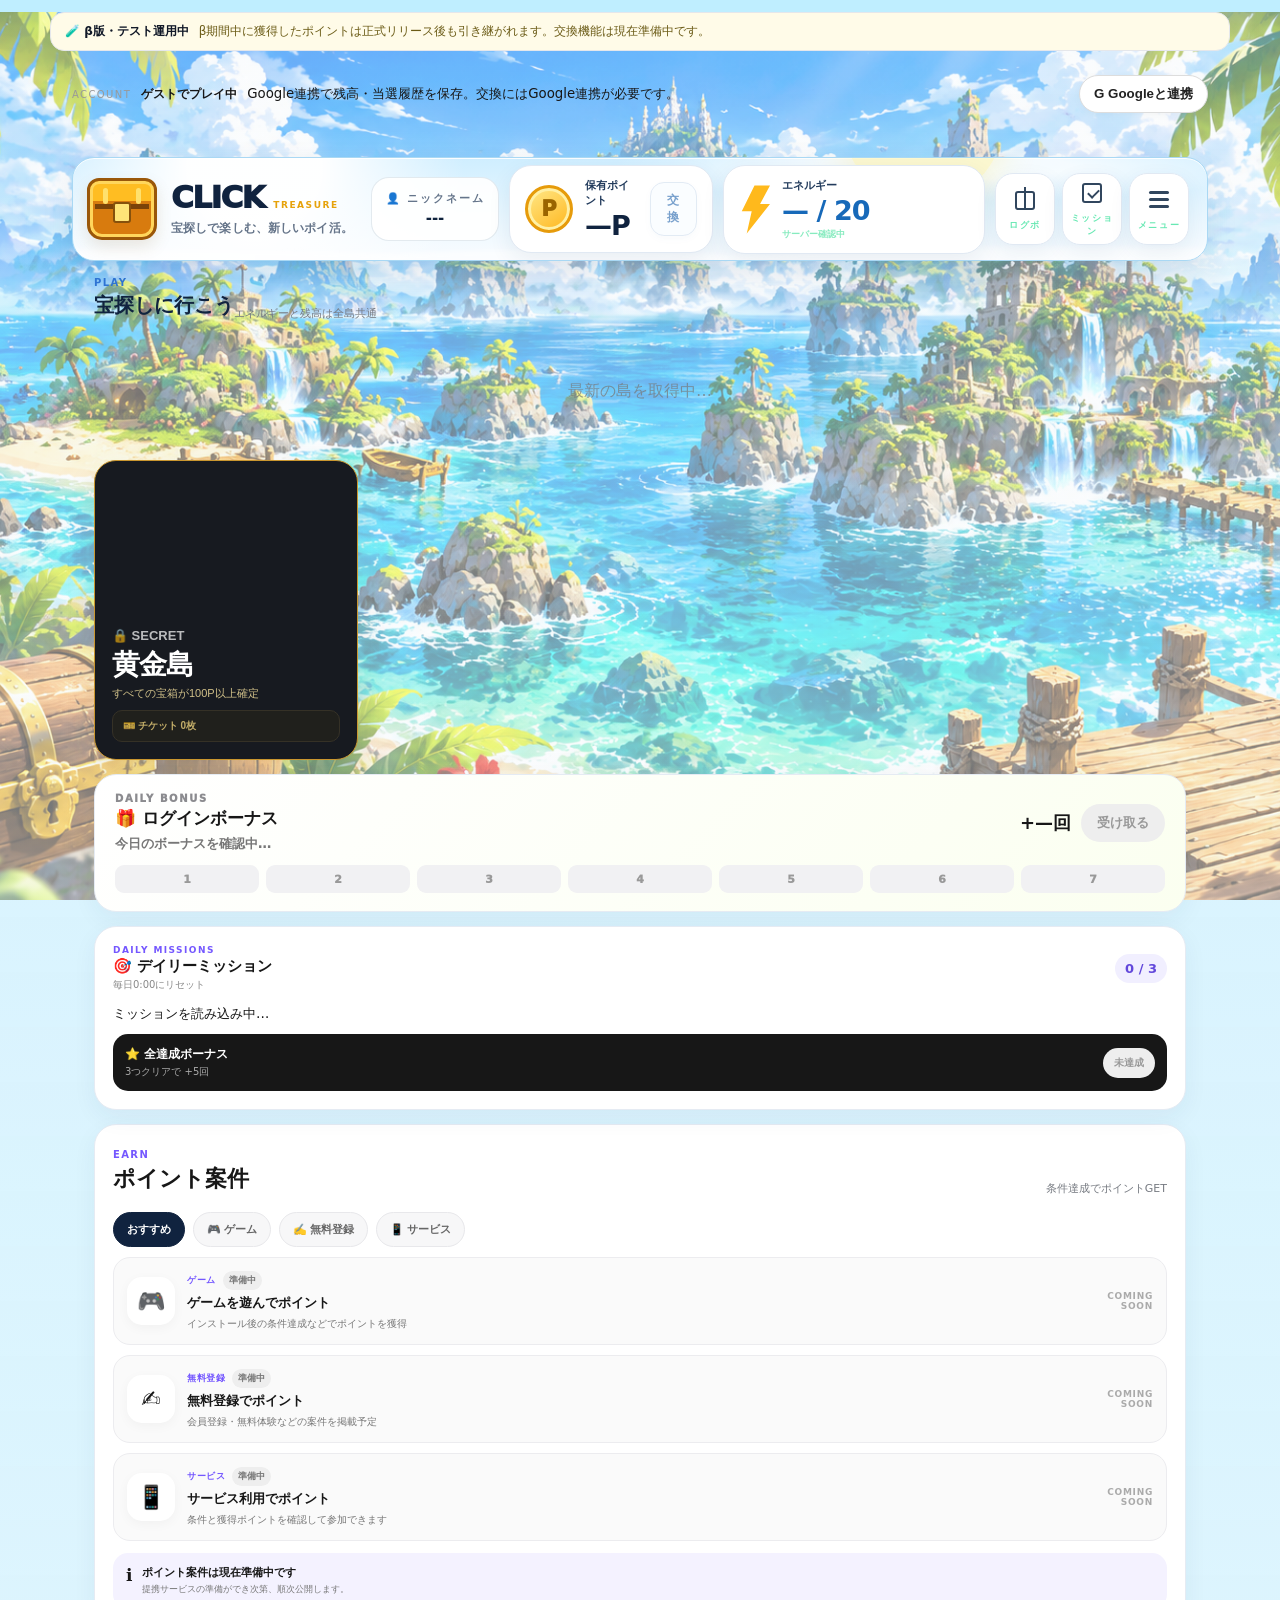
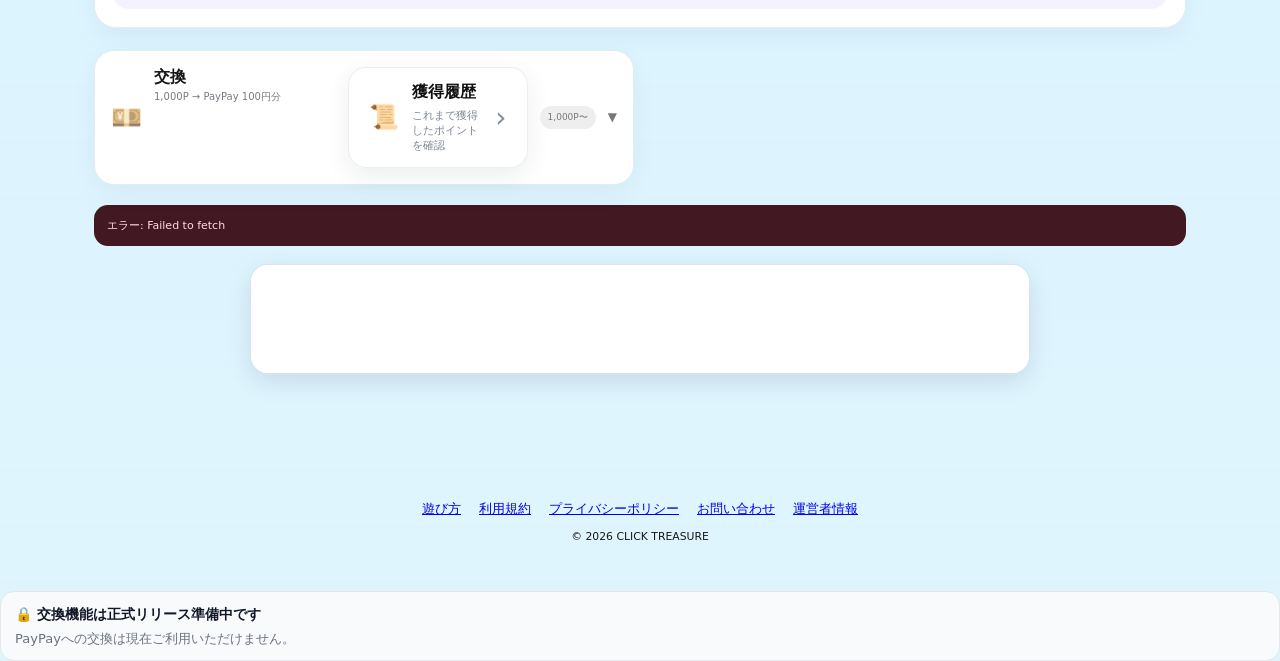
==== commit 5e91bade: "Add files via upload" ====
--- a/index.html
+++ b/index.html
@@ -69,13 +69,17 @@
 <section id="loginBonus" class="login-bonus-card"><div class="login-bonus-copy"><span>DAILY BONUS</span><b>🎁 ログインボーナス</b><small id="loginBonusText">今日のボーナスを確認中…</small></div><div class="login-bonus-side"><strong id="loginBonusReward">+—回</strong><button id="loginBonusClaim" type="button" disabled>受け取る</button></div><div class="login-streak" id="loginStreak"><i>1</i><i>2</i><i>3</i><i>4</i><i>5</i><i>6</i><i>7</i></div></section>
 <section id="dailyMissions" class="daily-missions-card"><div class="daily-missions-head"><div><span>DAILY MISSIONS</span><b>🎯 デイリーミッション</b><small>毎日0:00にリセット</small></div><strong id="dailyMissionSummary">0 / 3</strong></div><div id="dailyMissionList" class="daily-mission-list"><small>ミッションを読み込み中…</small></div><div class="daily-all-clear"><div><b>⭐ 全達成ボーナス</b><small>3つクリアで +5回</small></div><button id="dailyAllClaim" type="button" disabled>未達成</button></div></section>
 <section id="pointOffers" class="point-offers"><div class="section-title"><div><span>EARN</span><h2>ポイント案件</h2></div><p>条件達成でポイントGET</p></div><div class="offer-tabs" role="tablist" aria-label="ポイント案件カテゴリ"><button type="button" class="offer-tab active" data-offer-filter="all">おすすめ</button><button type="button" class="offer-tab" data-offer-filter="game">🎮 ゲーム</button><button type="button" class="offer-tab" data-offer-filter="register">✍️ 無料登録</button><button type="button" class="offer-tab" data-offer-filter="service">📱 サービス</button></div><div class="offer-list"><article class="offer-card" data-offer-category="game"><div class="offer-icon">🎮</div><div class="offer-copy"><div class="offer-meta"><span>ゲーム</span><em>準備中</em></div><b>ゲームを遊んでポイント</b><small>インストール後の条件達成などでポイントを獲得</small></div><strong>COMING<br>SOON</strong></article><article class="offer-card" data-offer-category="register"><div class="offer-icon">✍️</div><div class="offer-copy"><div class="offer-meta"><span>無料登録</span><em>準備中</em></div><b>無料登録でポイント</b><small>会員登録・無料体験などの案件を掲載予定</small></div><strong>COMING<br>SOON</strong></article><article class="offer-card" data-offer-category="service"><div class="offer-icon">📱</div><div class="offer-copy"><div class="offer-meta"><span>サービス</span><em>準備中</em></div><b>サービス利用でポイント</b><small>条件と獲得ポイントを確認して参加できます</small></div><strong>COMING<br>SOON</strong></article></div><div class="offer-note"><span>ℹ️</span><p><b>ポイント案件は現在準備中です</b><small>提携サービスの準備ができ次第、順次公開します。</small></p></div></section>
-<section class="home-menu"><button id="redeemMenu" class="menu-card menu-card-button" type="button"><span>💴</span><div><b>交換</b><small>1,000P → PayPay 100円分</small></div>
-<div class="ct-history-card-v8878" id="ctHistoryCard" role="button" tabindex="0" aria-label="獲得履歴を開く">
-  <span class="ct-history-icon-v8878">📜</span>
-  <span class="ct-history-text-v8878"><strong>獲得履歴</strong><small>これまで獲得したポイントを確認</small></span>
-  <span class="ct-history-arrow-v8878">›</span>
-</div>
-<i id="redeemMenuState">1,000P〜</i><i class="menu-arrow">▼</i></button></section>
+<section class="home-menu"><button id="redeemMenu" class="menu-card menu-card-button" type="button"><span>💴</span><div class="ct-exchange-history-row-v8880">
+<div><b>交換</b><small>1,000P → PayPay 100円分</small></div>
+<div class="ct-history-card-v8880" id="ctHistoryCard" role="button" tabindex="0" aria-label="獲得履歴を開く">
+  <span class="ct-history-icon-v8880">📜</span>
+  <span class="ct-history-text-v8880">
+    <strong>獲得履歴</strong>
+    <small>これまで獲得したポイントを確認</small>
+  </span>
+  <span class="ct-history-arrow-v8880">›</span>
+</div>
+</div><i id="redeemMenuState">1,000P〜</i><i class="menu-arrow">▼</i></button></section>
 <section id="winHistoryPanel" class="compact-history-panel" hidden><div class="historyHead"><b>🎁 当選履歴</b><button id="refresh" type="button">更新</button></div><div id="history">まだ当選履歴はありません</div></section>
 <section id="redeemPanel" class="compact-history-panel" hidden><div class="compact-redeem-top"><div><b>💴 交換</b><small>1,000PでPayPay 100円分に交換できます</small></div><button id="compactRedeemBtn" type="button" class="compact-redeem-btn">交換申請する</button></div><div class="historyHead redeem-history-title"><b>交換履歴</b><button id="redeemHistoryRefresh" type="button">更新</button></div><div id="redeemHistory" class="redeem-history redeem-history-home"><small>履歴を読み込み中…</small></div></section>
 </section>
@@ -104,7 +108,7 @@
 </div>
 <small id="adminRefillStatus">※上2つは管理者テスト用・実データに反映</small></div></div>
 <div id="redeemModal" class="redeem-modal" hidden><div class="redeem-dialog"><button id="redeemModalClose" class="redeem-x" type="button">×</button><span class="redeem-eyebrow">REDEEM</span><h2>1,000Pを交換</h2><p>1,000PをPayPay 100円分に交換します。受け取り先を入力してください。申請すると1,000Pが確保されます。</p><label>PayPay ID<input id="redeemDestination" type="text" maxlength="120" autocomplete="off" placeholder="例：あなたのPayPay ID"></label><small id="redeemNote">⚠ 入力したPayPay IDに100円分を送金します。IDに間違いがないか必ず確認してください。申請後は「処理待ち」になります。</small><button id="redeemSubmit" class="redeem-submit" type="button">1,000Pを交換する</button></div></div>
-<script src="app.js?v=88-78"></script>
+<script src="app.js?v=88-80"></script>
 <script>
 document.addEventListener("DOMContentLoaded", () => {
   const input = document.getElementById("redeemDestination");
--- a/style.css
+++ b/style.css
@@ -1744,30 +1744,44 @@
 .ct-nickname-error{min-height:22px;margin-top:7px;color:#c62828;font-size:13px}
 .ct-nickname-save{width:100%;border:0;border-radius:12px;padding:12px 16px;background:#10243b;color:#fff;font-weight:800;cursor:pointer}
 
-/* V88-78 — safe acquisition history placement; existing exchange/header untouched */
-.ct-history-card-v8878{
-  width:calc(50% - 22px);
-  min-height:70px;
-  margin:-70px 15px 18px auto;
-  padding:14px 18px;
+/* V88-80 — true two-column exchange/history row */
+.ct-exchange-history-row-v8880{
+  display:grid;
+  grid-template-columns:minmax(0,1fr) minmax(0,1fr);
+  gap:14px;
+  align-items:stretch;
+  width:100%;
+  box-sizing:border-box;
+}
+.ct-exchange-history-row-v8880 > *{
+  min-width:0;
+  width:auto !important;
+  max-width:none !important;
+  margin-left:0 !important;
+  margin-right:0 !important;
+}
+.ct-history-card-v8880{
+  min-height:72px;
+  padding:14px 20px;
   box-sizing:border-box;
   display:flex;
   align-items:center;
-  gap:12px;
+  gap:13px;
   background:rgba(255,255,255,.97);
   border:1px solid rgba(18,33,54,.08);
   border-radius:18px;
   box-shadow:0 8px 24px rgba(18,33,54,.08);
   cursor:pointer;
-  position:relative;
-  z-index:2;
-}
-.ct-history-card-v8878:hover{transform:translateY(-1px);box-shadow:0 10px 28px rgba(18,33,54,.12)}
-.ct-history-icon-v8878{font-size:24px;flex:none}
-.ct-history-text-v8878{display:flex;flex-direction:column;gap:3px;min-width:0}
-.ct-history-text-v8878 strong{font-size:16px;color:#111}
-.ct-history-text-v8878 small{font-size:11px;color:#7d8794}
-.ct-history-arrow-v8878{margin-left:auto;font-size:28px;color:#8090a0}
+}
+.ct-history-card-v8880:hover{
+  transform:translateY(-1px);
+  box-shadow:0 10px 28px rgba(18,33,54,.12);
+}
+.ct-history-icon-v8880{font-size:24px;flex:none}
+.ct-history-text-v8880{display:flex;flex-direction:column;gap:3px;min-width:0}
+.ct-history-text-v8880 strong{font-size:16px;color:#111}
+.ct-history-text-v8880 small{font-size:11px;color:#7d8794}
+.ct-history-arrow-v8880{margin-left:auto;font-size:28px;color:#8090a0}
 @media(max-width:820px){
-  .ct-history-card-v8878{width:calc(100% - 30px);margin:10px 15px 18px}
-}
+  .ct-exchange-history-row-v8880{grid-template-columns:1fr}
+}
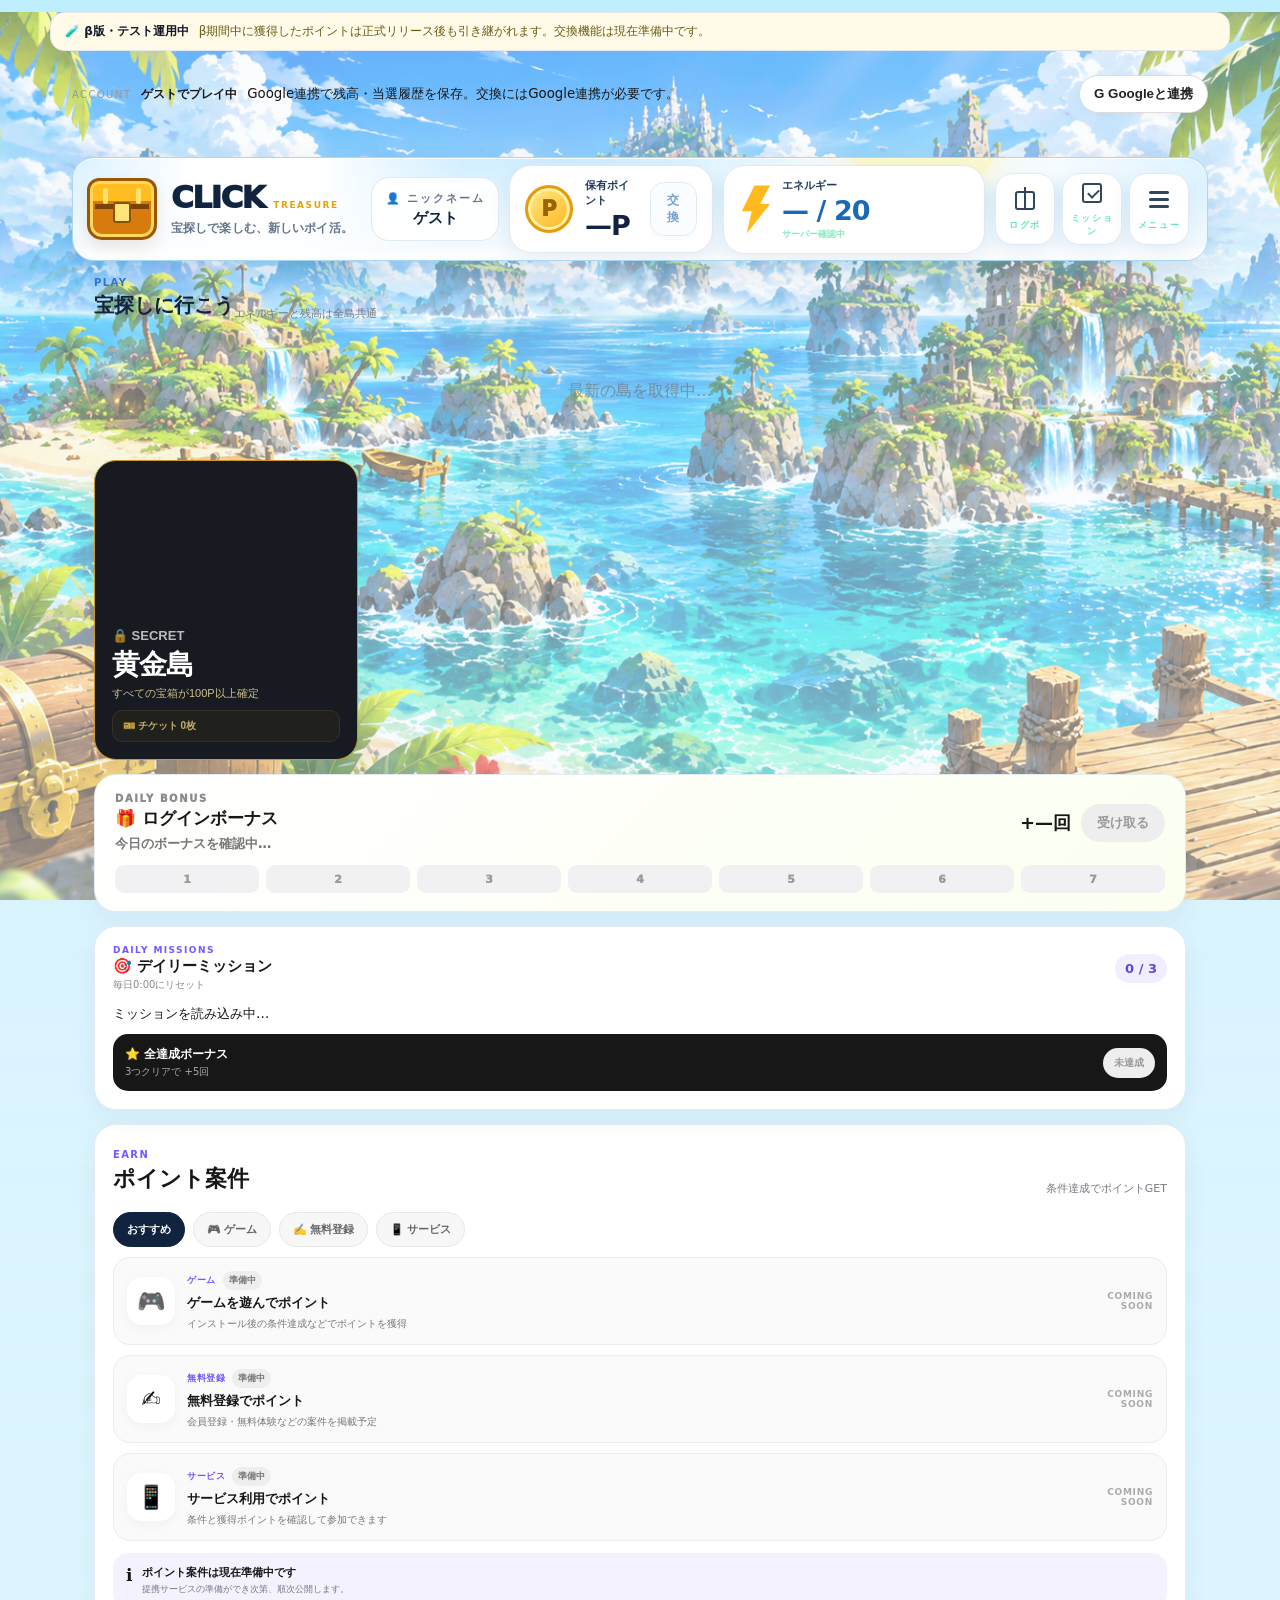
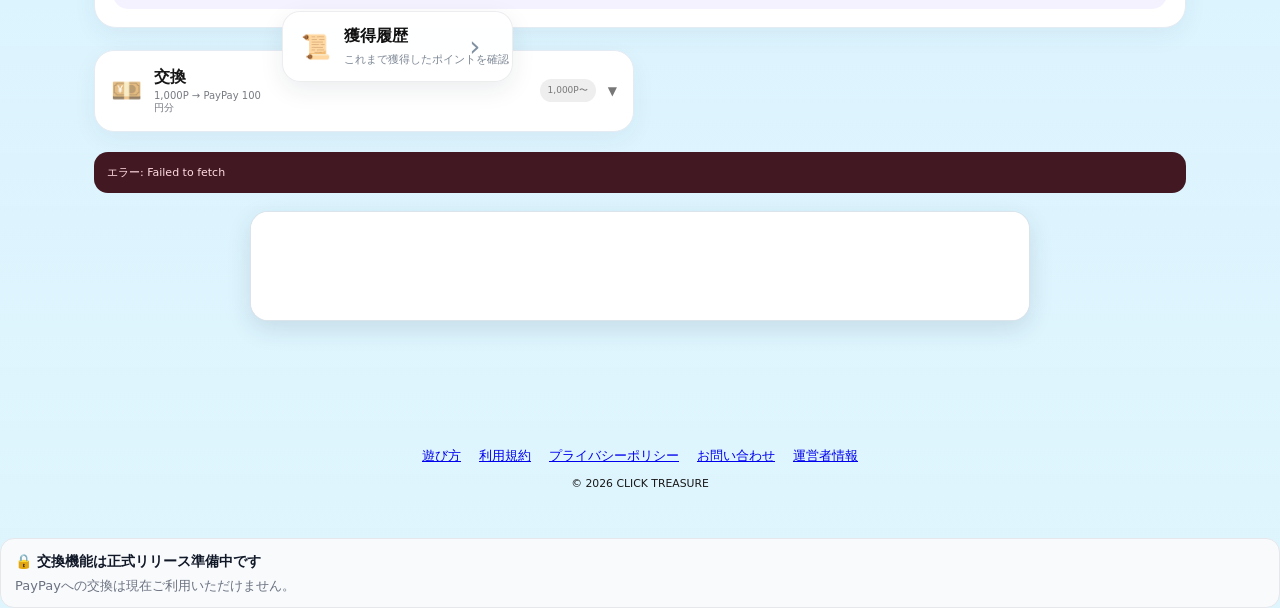
==== commit a491ed00: "Add files via upload" ====
--- a/index.html
+++ b/index.html
@@ -69,17 +69,13 @@
 <section id="loginBonus" class="login-bonus-card"><div class="login-bonus-copy"><span>DAILY BONUS</span><b>🎁 ログインボーナス</b><small id="loginBonusText">今日のボーナスを確認中…</small></div><div class="login-bonus-side"><strong id="loginBonusReward">+—回</strong><button id="loginBonusClaim" type="button" disabled>受け取る</button></div><div class="login-streak" id="loginStreak"><i>1</i><i>2</i><i>3</i><i>4</i><i>5</i><i>6</i><i>7</i></div></section>
 <section id="dailyMissions" class="daily-missions-card"><div class="daily-missions-head"><div><span>DAILY MISSIONS</span><b>🎯 デイリーミッション</b><small>毎日0:00にリセット</small></div><strong id="dailyMissionSummary">0 / 3</strong></div><div id="dailyMissionList" class="daily-mission-list"><small>ミッションを読み込み中…</small></div><div class="daily-all-clear"><div><b>⭐ 全達成ボーナス</b><small>3つクリアで +5回</small></div><button id="dailyAllClaim" type="button" disabled>未達成</button></div></section>
 <section id="pointOffers" class="point-offers"><div class="section-title"><div><span>EARN</span><h2>ポイント案件</h2></div><p>条件達成でポイントGET</p></div><div class="offer-tabs" role="tablist" aria-label="ポイント案件カテゴリ"><button type="button" class="offer-tab active" data-offer-filter="all">おすすめ</button><button type="button" class="offer-tab" data-offer-filter="game">🎮 ゲーム</button><button type="button" class="offer-tab" data-offer-filter="register">✍️ 無料登録</button><button type="button" class="offer-tab" data-offer-filter="service">📱 サービス</button></div><div class="offer-list"><article class="offer-card" data-offer-category="game"><div class="offer-icon">🎮</div><div class="offer-copy"><div class="offer-meta"><span>ゲーム</span><em>準備中</em></div><b>ゲームを遊んでポイント</b><small>インストール後の条件達成などでポイントを獲得</small></div><strong>COMING<br>SOON</strong></article><article class="offer-card" data-offer-category="register"><div class="offer-icon">✍️</div><div class="offer-copy"><div class="offer-meta"><span>無料登録</span><em>準備中</em></div><b>無料登録でポイント</b><small>会員登録・無料体験などの案件を掲載予定</small></div><strong>COMING<br>SOON</strong></article><article class="offer-card" data-offer-category="service"><div class="offer-icon">📱</div><div class="offer-copy"><div class="offer-meta"><span>サービス</span><em>準備中</em></div><b>サービス利用でポイント</b><small>条件と獲得ポイントを確認して参加できます</small></div><strong>COMING<br>SOON</strong></article></div><div class="offer-note"><span>ℹ️</span><p><b>ポイント案件は現在準備中です</b><small>提携サービスの準備ができ次第、順次公開します。</small></p></div></section>
-<section class="home-menu"><button id="redeemMenu" class="menu-card menu-card-button" type="button"><span>💴</span><div class="ct-exchange-history-row-v8880">
-<div><b>交換</b><small>1,000P → PayPay 100円分</small></div>
-<div class="ct-history-card-v8880" id="ctHistoryCard" role="button" tabindex="0" aria-label="獲得履歴を開く">
-  <span class="ct-history-icon-v8880">📜</span>
-  <span class="ct-history-text-v8880">
-    <strong>獲得履歴</strong>
-    <small>これまで獲得したポイントを確認</small>
-  </span>
-  <span class="ct-history-arrow-v8880">›</span>
+<section class="home-menu"><button id="redeemMenu" class="menu-card menu-card-button" type="button"><span>💴</span><div><b>交換</b><small>1,000P → PayPay 100円分</small></div>
+<div class="ct-history-card-v8881" id="ctHistoryCard" role="button" tabindex="0" aria-label="獲得履歴を開く">
+  <span class="ct-history-icon-v8881">📜</span>
+  <span class="ct-history-text-v8881"><strong>獲得履歴</strong><small>これまで獲得したポイントを確認</small></span>
+  <span class="ct-history-arrow-v8881">›</span>
 </div>
-</div><i id="redeemMenuState">1,000P〜</i><i class="menu-arrow">▼</i></button></section>
+<i id="redeemMenuState">1,000P〜</i><i class="menu-arrow">▼</i></button></section>
 <section id="winHistoryPanel" class="compact-history-panel" hidden><div class="historyHead"><b>🎁 当選履歴</b><button id="refresh" type="button">更新</button></div><div id="history">まだ当選履歴はありません</div></section>
 <section id="redeemPanel" class="compact-history-panel" hidden><div class="compact-redeem-top"><div><b>💴 交換</b><small>1,000PでPayPay 100円分に交換できます</small></div><button id="compactRedeemBtn" type="button" class="compact-redeem-btn">交換申請する</button></div><div class="historyHead redeem-history-title"><b>交換履歴</b><button id="redeemHistoryRefresh" type="button">更新</button></div><div id="redeemHistory" class="redeem-history redeem-history-home"><small>履歴を読み込み中…</small></div></section>
 </section>
@@ -108,7 +104,7 @@
 </div>
 <small id="adminRefillStatus">※上2つは管理者テスト用・実データに反映</small></div></div>
 <div id="redeemModal" class="redeem-modal" hidden><div class="redeem-dialog"><button id="redeemModalClose" class="redeem-x" type="button">×</button><span class="redeem-eyebrow">REDEEM</span><h2>1,000Pを交換</h2><p>1,000PをPayPay 100円分に交換します。受け取り先を入力してください。申請すると1,000Pが確保されます。</p><label>PayPay ID<input id="redeemDestination" type="text" maxlength="120" autocomplete="off" placeholder="例：あなたのPayPay ID"></label><small id="redeemNote">⚠ 入力したPayPay IDに100円分を送金します。IDに間違いがないか必ず確認してください。申請後は「処理待ち」になります。</small><button id="redeemSubmit" class="redeem-submit" type="button">1,000Pを交換する</button></div></div>
-<script src="app.js?v=88-80"></script>
+<script src="app.js?v=88-81"></script>
 <script>
 document.addEventListener("DOMContentLoaded", () => {
   const input = document.getElementById("redeemDestination");
--- a/style.css
+++ b/style.css
@@ -1744,25 +1744,15 @@
 .ct-nickname-error{min-height:22px;margin-top:7px;color:#c62828;font-size:13px}
 .ct-nickname-save{width:100%;border:0;border-radius:12px;padding:12px 16px;background:#10243b;color:#fff;font-weight:800;cursor:pointer}
 
-/* V88-80 — true two-column exchange/history row */
-.ct-exchange-history-row-v8880{
-  display:grid;
-  grid-template-columns:minmax(0,1fr) minmax(0,1fr);
-  gap:14px;
-  align-items:stretch;
-  width:100%;
-  box-sizing:border-box;
-}
-.ct-exchange-history-row-v8880 > *{
-  min-width:0;
-  width:auto !important;
-  max-width:none !important;
-  margin-left:0 !important;
-  margin-right:0 !important;
-}
-.ct-history-card-v8880{
-  min-height:72px;
-  padding:14px 20px;
+/* V88-81 — independent history sibling; exchange markup untouched */
+.ct-history-card-v8881{
+  float:right;
+  width:calc(50% - 22px);
+  min-height:70px;
+  margin-top:-70px;
+  margin-right:15px;
+  margin-bottom:18px;
+  padding:14px 18px;
   box-sizing:border-box;
   display:flex;
   align-items:center;
@@ -1772,16 +1762,17 @@
   border-radius:18px;
   box-shadow:0 8px 24px rgba(18,33,54,.08);
   cursor:pointer;
-}
-.ct-history-card-v8880:hover{
-  transform:translateY(-1px);
-  box-shadow:0 10px 28px rgba(18,33,54,.12);
-}
-.ct-history-icon-v8880{font-size:24px;flex:none}
-.ct-history-text-v8880{display:flex;flex-direction:column;gap:3px;min-width:0}
-.ct-history-text-v8880 strong{font-size:16px;color:#111}
-.ct-history-text-v8880 small{font-size:11px;color:#7d8794}
-.ct-history-arrow-v8880{margin-left:auto;font-size:28px;color:#8090a0}
+  position:relative;
+  z-index:2;
+}
+.ct-history-card-v8881::after{content:"";display:block;clear:both}
+.ct-history-icon-v8881{font-size:24px;flex:none}
+.ct-history-text-v8881{display:flex;flex-direction:column;gap:3px;min-width:0}
+.ct-history-text-v8881 strong{font-size:16px;color:#111;white-space:nowrap}
+.ct-history-text-v8881 small{font-size:11px;color:#7d8794;white-space:nowrap}
+.ct-history-arrow-v8881{margin-left:auto;font-size:28px;color:#8090a0}
 @media(max-width:820px){
-  .ct-exchange-history-row-v8880{grid-template-columns:1fr}
-}
+ .ct-history-card-v8881{
+   float:none;width:calc(100% - 30px);margin:10px 15px 18px;
+ }
+}
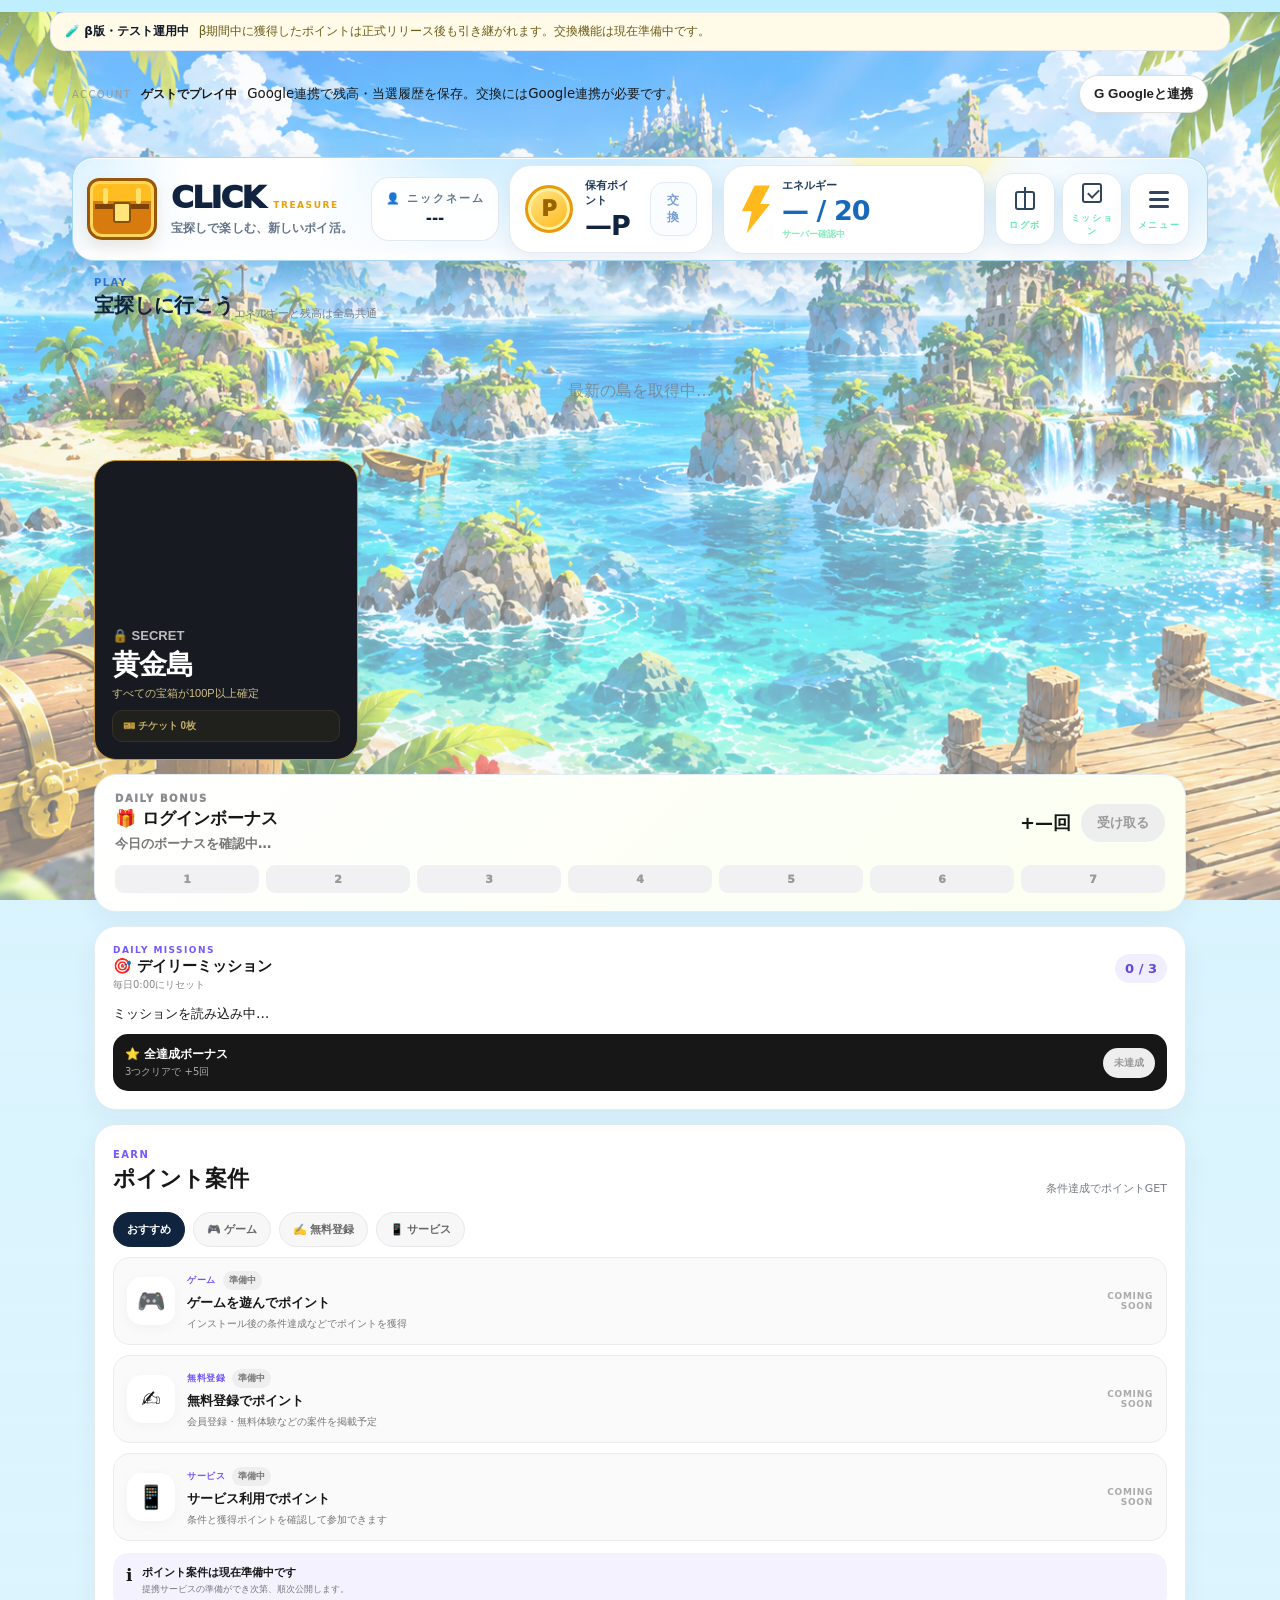
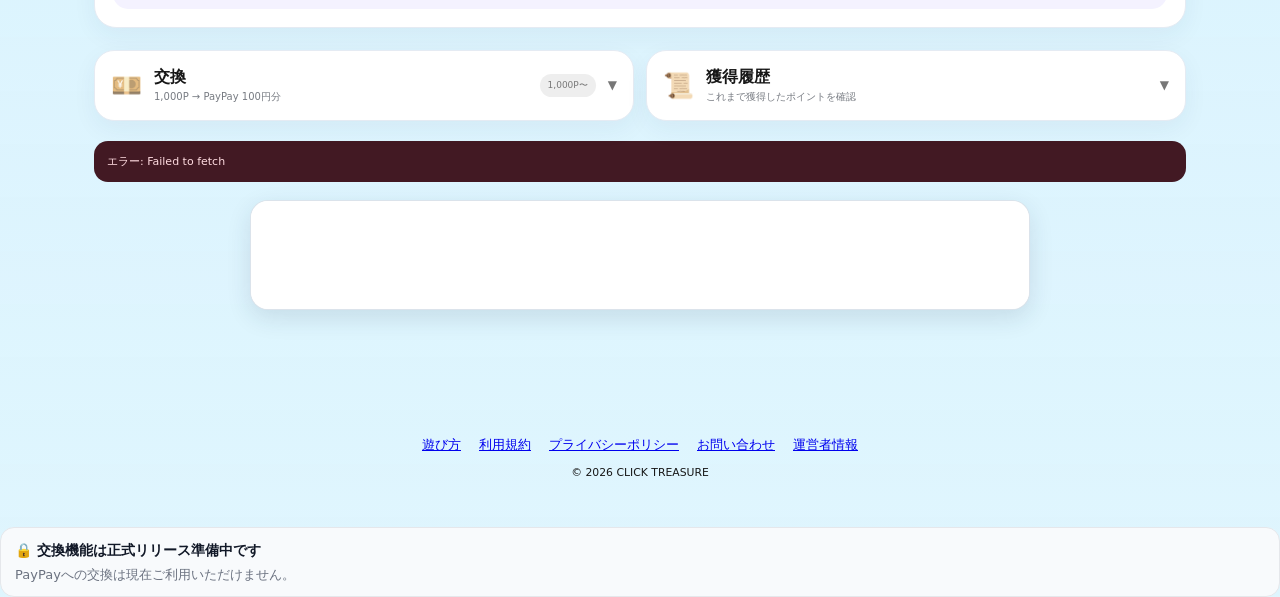
==== commit 1163549e: "Add files via upload" ====
--- a/index.html
+++ b/index.html
@@ -69,13 +69,18 @@
 <section id="loginBonus" class="login-bonus-card"><div class="login-bonus-copy"><span>DAILY BONUS</span><b>🎁 ログインボーナス</b><small id="loginBonusText">今日のボーナスを確認中…</small></div><div class="login-bonus-side"><strong id="loginBonusReward">+—回</strong><button id="loginBonusClaim" type="button" disabled>受け取る</button></div><div class="login-streak" id="loginStreak"><i>1</i><i>2</i><i>3</i><i>4</i><i>5</i><i>6</i><i>7</i></div></section>
 <section id="dailyMissions" class="daily-missions-card"><div class="daily-missions-head"><div><span>DAILY MISSIONS</span><b>🎯 デイリーミッション</b><small>毎日0:00にリセット</small></div><strong id="dailyMissionSummary">0 / 3</strong></div><div id="dailyMissionList" class="daily-mission-list"><small>ミッションを読み込み中…</small></div><div class="daily-all-clear"><div><b>⭐ 全達成ボーナス</b><small>3つクリアで +5回</small></div><button id="dailyAllClaim" type="button" disabled>未達成</button></div></section>
 <section id="pointOffers" class="point-offers"><div class="section-title"><div><span>EARN</span><h2>ポイント案件</h2></div><p>条件達成でポイントGET</p></div><div class="offer-tabs" role="tablist" aria-label="ポイント案件カテゴリ"><button type="button" class="offer-tab active" data-offer-filter="all">おすすめ</button><button type="button" class="offer-tab" data-offer-filter="game">🎮 ゲーム</button><button type="button" class="offer-tab" data-offer-filter="register">✍️ 無料登録</button><button type="button" class="offer-tab" data-offer-filter="service">📱 サービス</button></div><div class="offer-list"><article class="offer-card" data-offer-category="game"><div class="offer-icon">🎮</div><div class="offer-copy"><div class="offer-meta"><span>ゲーム</span><em>準備中</em></div><b>ゲームを遊んでポイント</b><small>インストール後の条件達成などでポイントを獲得</small></div><strong>COMING<br>SOON</strong></article><article class="offer-card" data-offer-category="register"><div class="offer-icon">✍️</div><div class="offer-copy"><div class="offer-meta"><span>無料登録</span><em>準備中</em></div><b>無料登録でポイント</b><small>会員登録・無料体験などの案件を掲載予定</small></div><strong>COMING<br>SOON</strong></article><article class="offer-card" data-offer-category="service"><div class="offer-icon">📱</div><div class="offer-copy"><div class="offer-meta"><span>サービス</span><em>準備中</em></div><b>サービス利用でポイント</b><small>条件と獲得ポイントを確認して参加できます</small></div><strong>COMING<br>SOON</strong></article></div><div class="offer-note"><span>ℹ️</span><p><b>ポイント案件は現在準備中です</b><small>提携サービスの準備ができ次第、順次公開します。</small></p></div></section>
-<section class="home-menu"><button id="redeemMenu" class="menu-card menu-card-button" type="button"><span>💴</span><div><b>交換</b><small>1,000P → PayPay 100円分</small></div>
-<div class="ct-history-card-v8881" id="ctHistoryCard" role="button" tabindex="0" aria-label="獲得履歴を開く">
-  <span class="ct-history-icon-v8881">📜</span>
-  <span class="ct-history-text-v8881"><strong>獲得履歴</strong><small>これまで獲得したポイントを確認</small></span>
-  <span class="ct-history-arrow-v8881">›</span>
-</div>
-<i id="redeemMenuState">1,000P〜</i><i class="menu-arrow">▼</i></button></section>
+<section class="home-menu">
+  <button id="redeemMenu" class="menu-card menu-card-button" type="button">
+    <span>💴</span>
+    <div><b>交換</b><small>1,000P → PayPay 100円分</small></div>
+    <i id="redeemMenuState">1,000P〜</i><i class="menu-arrow">▼</i>
+  </button>
+  <button id="historyMenu" class="menu-card menu-card-button" type="button">
+    <span>📜</span>
+    <div><b>獲得履歴</b><small>これまで獲得したポイントを確認</small></div>
+    <i class="menu-arrow">▼</i>
+  </button>
+</section>
 <section id="winHistoryPanel" class="compact-history-panel" hidden><div class="historyHead"><b>🎁 当選履歴</b><button id="refresh" type="button">更新</button></div><div id="history">まだ当選履歴はありません</div></section>
 <section id="redeemPanel" class="compact-history-panel" hidden><div class="compact-redeem-top"><div><b>💴 交換</b><small>1,000PでPayPay 100円分に交換できます</small></div><button id="compactRedeemBtn" type="button" class="compact-redeem-btn">交換申請する</button></div><div class="historyHead redeem-history-title"><b>交換履歴</b><button id="redeemHistoryRefresh" type="button">更新</button></div><div id="redeemHistory" class="redeem-history redeem-history-home"><small>履歴を読み込み中…</small></div></section>
 </section>
@@ -104,7 +109,7 @@
 </div>
 <small id="adminRefillStatus">※上2つは管理者テスト用・実データに反映</small></div></div>
 <div id="redeemModal" class="redeem-modal" hidden><div class="redeem-dialog"><button id="redeemModalClose" class="redeem-x" type="button">×</button><span class="redeem-eyebrow">REDEEM</span><h2>1,000Pを交換</h2><p>1,000PをPayPay 100円分に交換します。受け取り先を入力してください。申請すると1,000Pが確保されます。</p><label>PayPay ID<input id="redeemDestination" type="text" maxlength="120" autocomplete="off" placeholder="例：あなたのPayPay ID"></label><small id="redeemNote">⚠ 入力したPayPay IDに100円分を送金します。IDに間違いがないか必ず確認してください。申請後は「処理待ち」になります。</small><button id="redeemSubmit" class="redeem-submit" type="button">1,000Pを交換する</button></div></div>
-<script src="app.js?v=88-81"></script>
+<script src="app.js?v=88-82"></script>
 <script>
 document.addEventListener("DOMContentLoaded", () => {
   const input = document.getElementById("redeemDestination");
--- a/style.css
+++ b/style.css
@@ -1744,35 +1744,7 @@
 .ct-nickname-error{min-height:22px;margin-top:7px;color:#c62828;font-size:13px}
 .ct-nickname-save{width:100%;border:0;border-radius:12px;padding:12px 16px;background:#10243b;color:#fff;font-weight:800;cursor:pointer}
 
-/* V88-81 — independent history sibling; exchange markup untouched */
-.ct-history-card-v8881{
-  float:right;
-  width:calc(50% - 22px);
-  min-height:70px;
-  margin-top:-70px;
-  margin-right:15px;
-  margin-bottom:18px;
-  padding:14px 18px;
-  box-sizing:border-box;
-  display:flex;
-  align-items:center;
-  gap:13px;
-  background:rgba(255,255,255,.97);
-  border:1px solid rgba(18,33,54,.08);
-  border-radius:18px;
-  box-shadow:0 8px 24px rgba(18,33,54,.08);
-  cursor:pointer;
-  position:relative;
-  z-index:2;
-}
-.ct-history-card-v8881::after{content:"";display:block;clear:both}
-.ct-history-icon-v8881{font-size:24px;flex:none}
-.ct-history-text-v8881{display:flex;flex-direction:column;gap:3px;min-width:0}
-.ct-history-text-v8881 strong{font-size:16px;color:#111;white-space:nowrap}
-.ct-history-text-v8881 small{font-size:11px;color:#7d8794;white-space:nowrap}
-.ct-history-arrow-v8881{margin-left:auto;font-size:28px;color:#8090a0}
-@media(max-width:820px){
- .ct-history-card-v8881{
-   float:none;width:calc(100% - 30px);margin:10px 15px 18px;
- }
-}
+
+/* V88-82 — acquisition history uses the native home-menu grid */
+#historyMenu.is-open{box-shadow:0 0 0 2px rgba(116,87,255,.16);border-color:#cfc6ff}
+#historyMenu.is-open .menu-arrow{transform:rotate(180deg)}
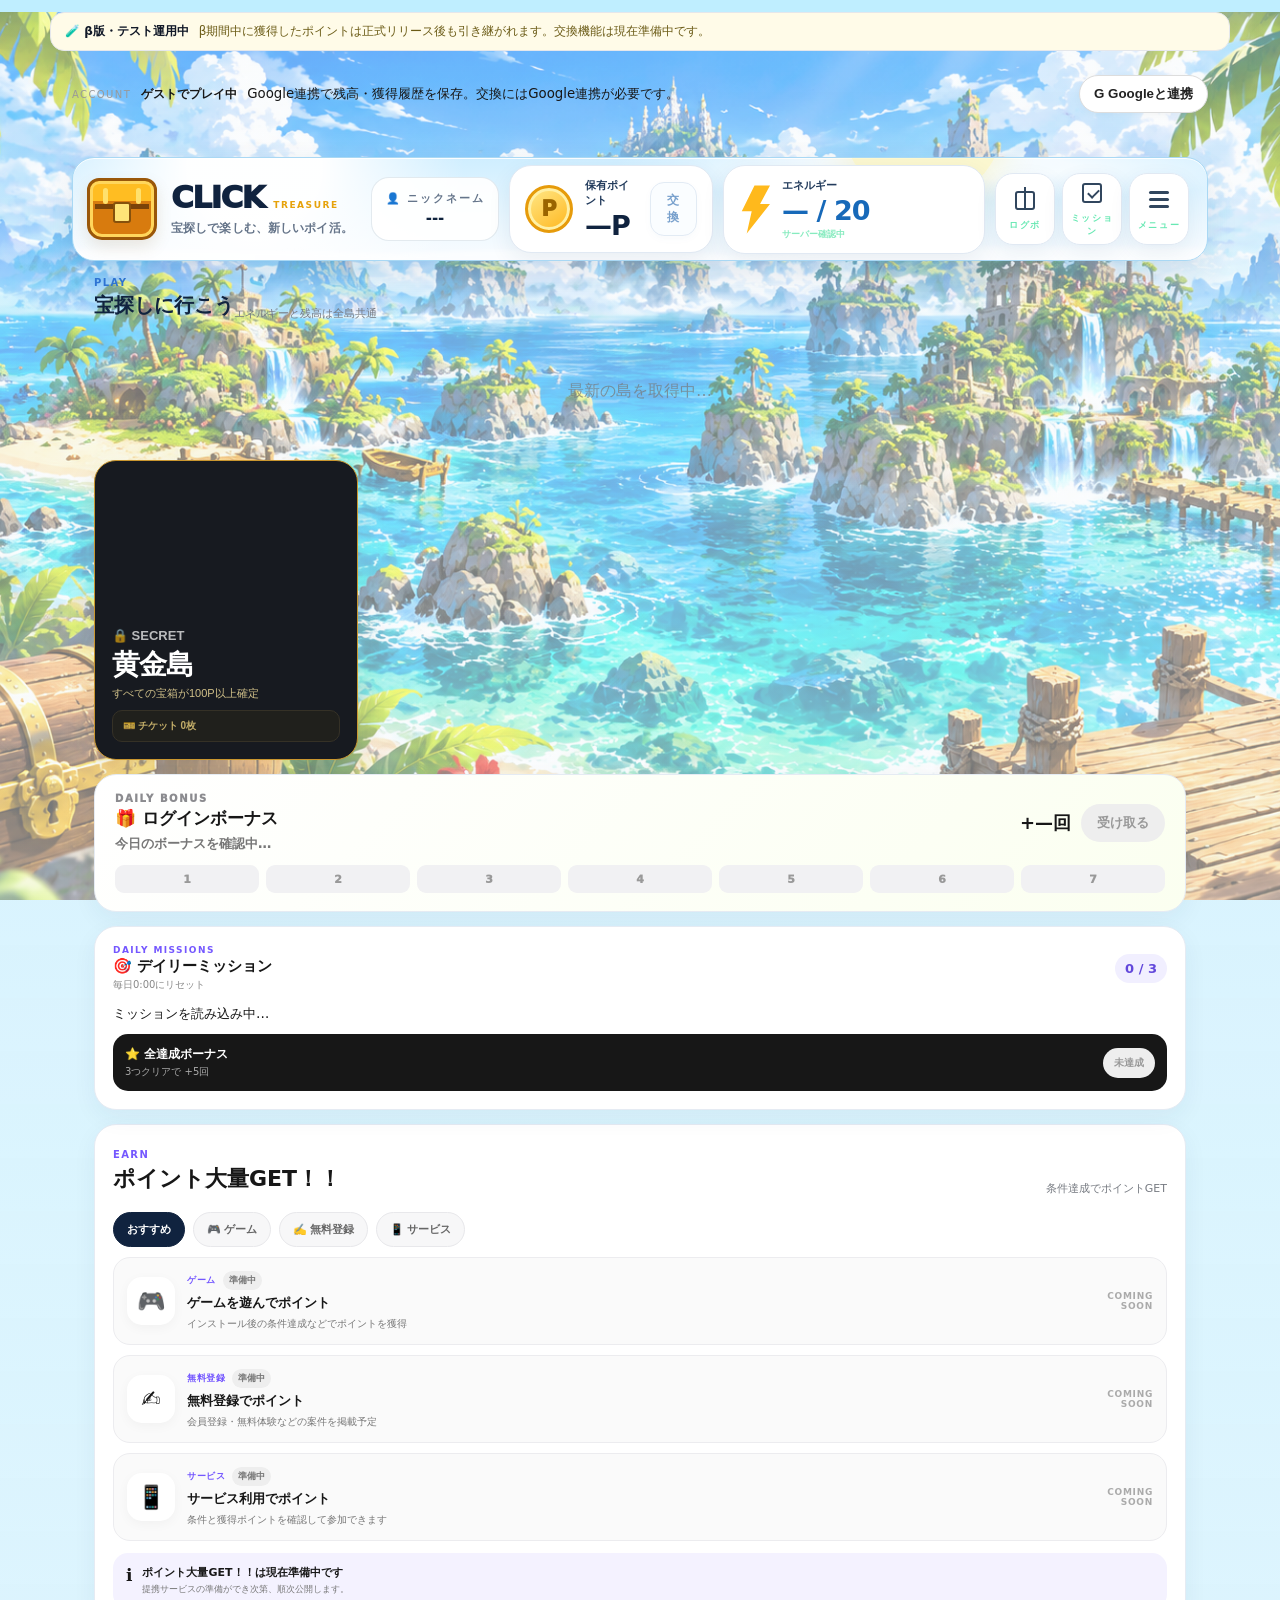
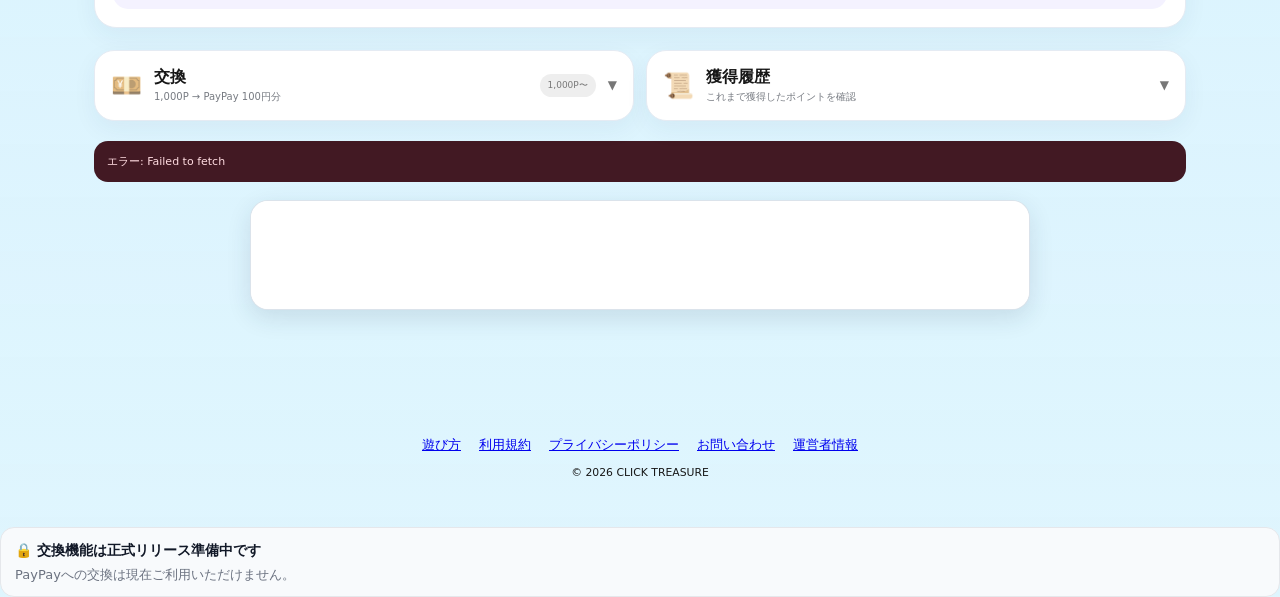
==== commit b18e4b79: "Add files via upload" ====
--- a/index.html
+++ b/index.html
@@ -20,7 +20,7 @@
 </div>
 <div id="jackpotOverlay" class="jackpot-overlay" aria-hidden="true"><div class="jackpot-rays"></div><div class="jackpot-card"><div id="jackpotLabel" class="jackpot-label">🔥 大当たり！！ 🔥</div><div class="jackpot-caption">当選金額</div><div class="jackpot-money"><span id="jackpotAmount">100</span><small>P</small></div><div id="jackpotBang" class="jackpot-bang">！！！</div></div></div>
 <audio id="audio10old" preload="auto" src="sounds/win_10.wav"></audio><audio id="audio100old" preload="auto" src="sounds/win_100.wav"></audio>
-<div id="accountPanel" class="account-panel"><div class="account-copy"><span class="eyebrow">ACCOUNT</span><b id="accountState">ゲストでプレイ中</b><small>Google連携で残高・当選履歴を保存。交換にはGoogle連携が必要です。</small></div><div class="account-actions"><a id="adminShortcut" class="admin-shortcut" href="admin.html" hidden>⚙ 管理画面</a><button id="googleLoginBtn" class="google-btn">G&nbsp;&nbsp;Googleと連携</button></div></div>
+<div id="accountPanel" class="account-panel"><div class="account-copy"><span class="eyebrow">ACCOUNT</span><b id="accountState">ゲストでプレイ中</b><small>Google連携で残高・獲得履歴を保存。交換にはGoogle連携が必要です。</small></div><div class="account-actions"><a id="adminShortcut" class="admin-shortcut" href="admin.html" hidden>⚙ 管理画面</a><button id="googleLoginBtn" class="google-btn">G&nbsp;&nbsp;Googleと連携</button></div></div>
 <main>
 <header class="v88-topbar">
   <div class="v88-logo">
@@ -68,7 +68,7 @@
 
 <section id="loginBonus" class="login-bonus-card"><div class="login-bonus-copy"><span>DAILY BONUS</span><b>🎁 ログインボーナス</b><small id="loginBonusText">今日のボーナスを確認中…</small></div><div class="login-bonus-side"><strong id="loginBonusReward">+—回</strong><button id="loginBonusClaim" type="button" disabled>受け取る</button></div><div class="login-streak" id="loginStreak"><i>1</i><i>2</i><i>3</i><i>4</i><i>5</i><i>6</i><i>7</i></div></section>
 <section id="dailyMissions" class="daily-missions-card"><div class="daily-missions-head"><div><span>DAILY MISSIONS</span><b>🎯 デイリーミッション</b><small>毎日0:00にリセット</small></div><strong id="dailyMissionSummary">0 / 3</strong></div><div id="dailyMissionList" class="daily-mission-list"><small>ミッションを読み込み中…</small></div><div class="daily-all-clear"><div><b>⭐ 全達成ボーナス</b><small>3つクリアで +5回</small></div><button id="dailyAllClaim" type="button" disabled>未達成</button></div></section>
-<section id="pointOffers" class="point-offers"><div class="section-title"><div><span>EARN</span><h2>ポイント案件</h2></div><p>条件達成でポイントGET</p></div><div class="offer-tabs" role="tablist" aria-label="ポイント案件カテゴリ"><button type="button" class="offer-tab active" data-offer-filter="all">おすすめ</button><button type="button" class="offer-tab" data-offer-filter="game">🎮 ゲーム</button><button type="button" class="offer-tab" data-offer-filter="register">✍️ 無料登録</button><button type="button" class="offer-tab" data-offer-filter="service">📱 サービス</button></div><div class="offer-list"><article class="offer-card" data-offer-category="game"><div class="offer-icon">🎮</div><div class="offer-copy"><div class="offer-meta"><span>ゲーム</span><em>準備中</em></div><b>ゲームを遊んでポイント</b><small>インストール後の条件達成などでポイントを獲得</small></div><strong>COMING<br>SOON</strong></article><article class="offer-card" data-offer-category="register"><div class="offer-icon">✍️</div><div class="offer-copy"><div class="offer-meta"><span>無料登録</span><em>準備中</em></div><b>無料登録でポイント</b><small>会員登録・無料体験などの案件を掲載予定</small></div><strong>COMING<br>SOON</strong></article><article class="offer-card" data-offer-category="service"><div class="offer-icon">📱</div><div class="offer-copy"><div class="offer-meta"><span>サービス</span><em>準備中</em></div><b>サービス利用でポイント</b><small>条件と獲得ポイントを確認して参加できます</small></div><strong>COMING<br>SOON</strong></article></div><div class="offer-note"><span>ℹ️</span><p><b>ポイント案件は現在準備中です</b><small>提携サービスの準備ができ次第、順次公開します。</small></p></div></section>
+<section id="pointOffers" class="point-offers"><div class="section-title"><div><span>EARN</span><h2>ポイント大量GET！！</h2></div><p>条件達成でポイントGET</p></div><div class="offer-tabs" role="tablist" aria-label="ポイント大量GET！！カテゴリ"><button type="button" class="offer-tab active" data-offer-filter="all">おすすめ</button><button type="button" class="offer-tab" data-offer-filter="game">🎮 ゲーム</button><button type="button" class="offer-tab" data-offer-filter="register">✍️ 無料登録</button><button type="button" class="offer-tab" data-offer-filter="service">📱 サービス</button></div><div class="offer-list"><article class="offer-card" data-offer-category="game"><div class="offer-icon">🎮</div><div class="offer-copy"><div class="offer-meta"><span>ゲーム</span><em>準備中</em></div><b>ゲームを遊んでポイント</b><small>インストール後の条件達成などでポイントを獲得</small></div><strong>COMING<br>SOON</strong></article><article class="offer-card" data-offer-category="register"><div class="offer-icon">✍️</div><div class="offer-copy"><div class="offer-meta"><span>無料登録</span><em>準備中</em></div><b>無料登録でポイント</b><small>会員登録・無料体験などの案件を掲載予定</small></div><strong>COMING<br>SOON</strong></article><article class="offer-card" data-offer-category="service"><div class="offer-icon">📱</div><div class="offer-copy"><div class="offer-meta"><span>サービス</span><em>準備中</em></div><b>サービス利用でポイント</b><small>条件と獲得ポイントを確認して参加できます</small></div><strong>COMING<br>SOON</strong></article></div><div class="offer-note"><span>ℹ️</span><p><b>ポイント大量GET！！は現在準備中です</b><small>提携サービスの準備ができ次第、順次公開します。</small></p></div></section>
 <section class="home-menu">
   <button id="redeemMenu" class="menu-card menu-card-button" type="button">
     <span>💴</span>
@@ -81,7 +81,7 @@
     <i class="menu-arrow">▼</i>
   </button>
 </section>
-<section id="winHistoryPanel" class="compact-history-panel" hidden><div class="historyHead"><b>🎁 当選履歴</b><button id="refresh" type="button">更新</button></div><div id="history">まだ当選履歴はありません</div></section>
+<section id="winHistoryPanel" class="compact-history-panel" hidden><div class="historyHead"><b>🎁 獲得履歴</b><button id="refresh" type="button">更新</button></div><div id="history">まだ獲得履歴はありません</div></section>
 <section id="redeemPanel" class="compact-history-panel" hidden><div class="compact-redeem-top"><div><b>💴 交換</b><small>1,000PでPayPay 100円分に交換できます</small></div><button id="compactRedeemBtn" type="button" class="compact-redeem-btn">交換申請する</button></div><div class="historyHead redeem-history-title"><b>交換履歴</b><button id="redeemHistoryRefresh" type="button">更新</button></div><div id="redeemHistory" class="redeem-history redeem-history-home"><small>履歴を読み込み中…</small></div></section>
 </section>
 <section class="identity dev-identity" hidden style="display:none !important;"><div><small>PLAYER</small><b id="player">ゲスト作成中…</b></div><div><small>SESSION</small><b id="session">接続中</b></div></section><div id="error" class="error" hidden></div><section class="ad"><!-- admax -->
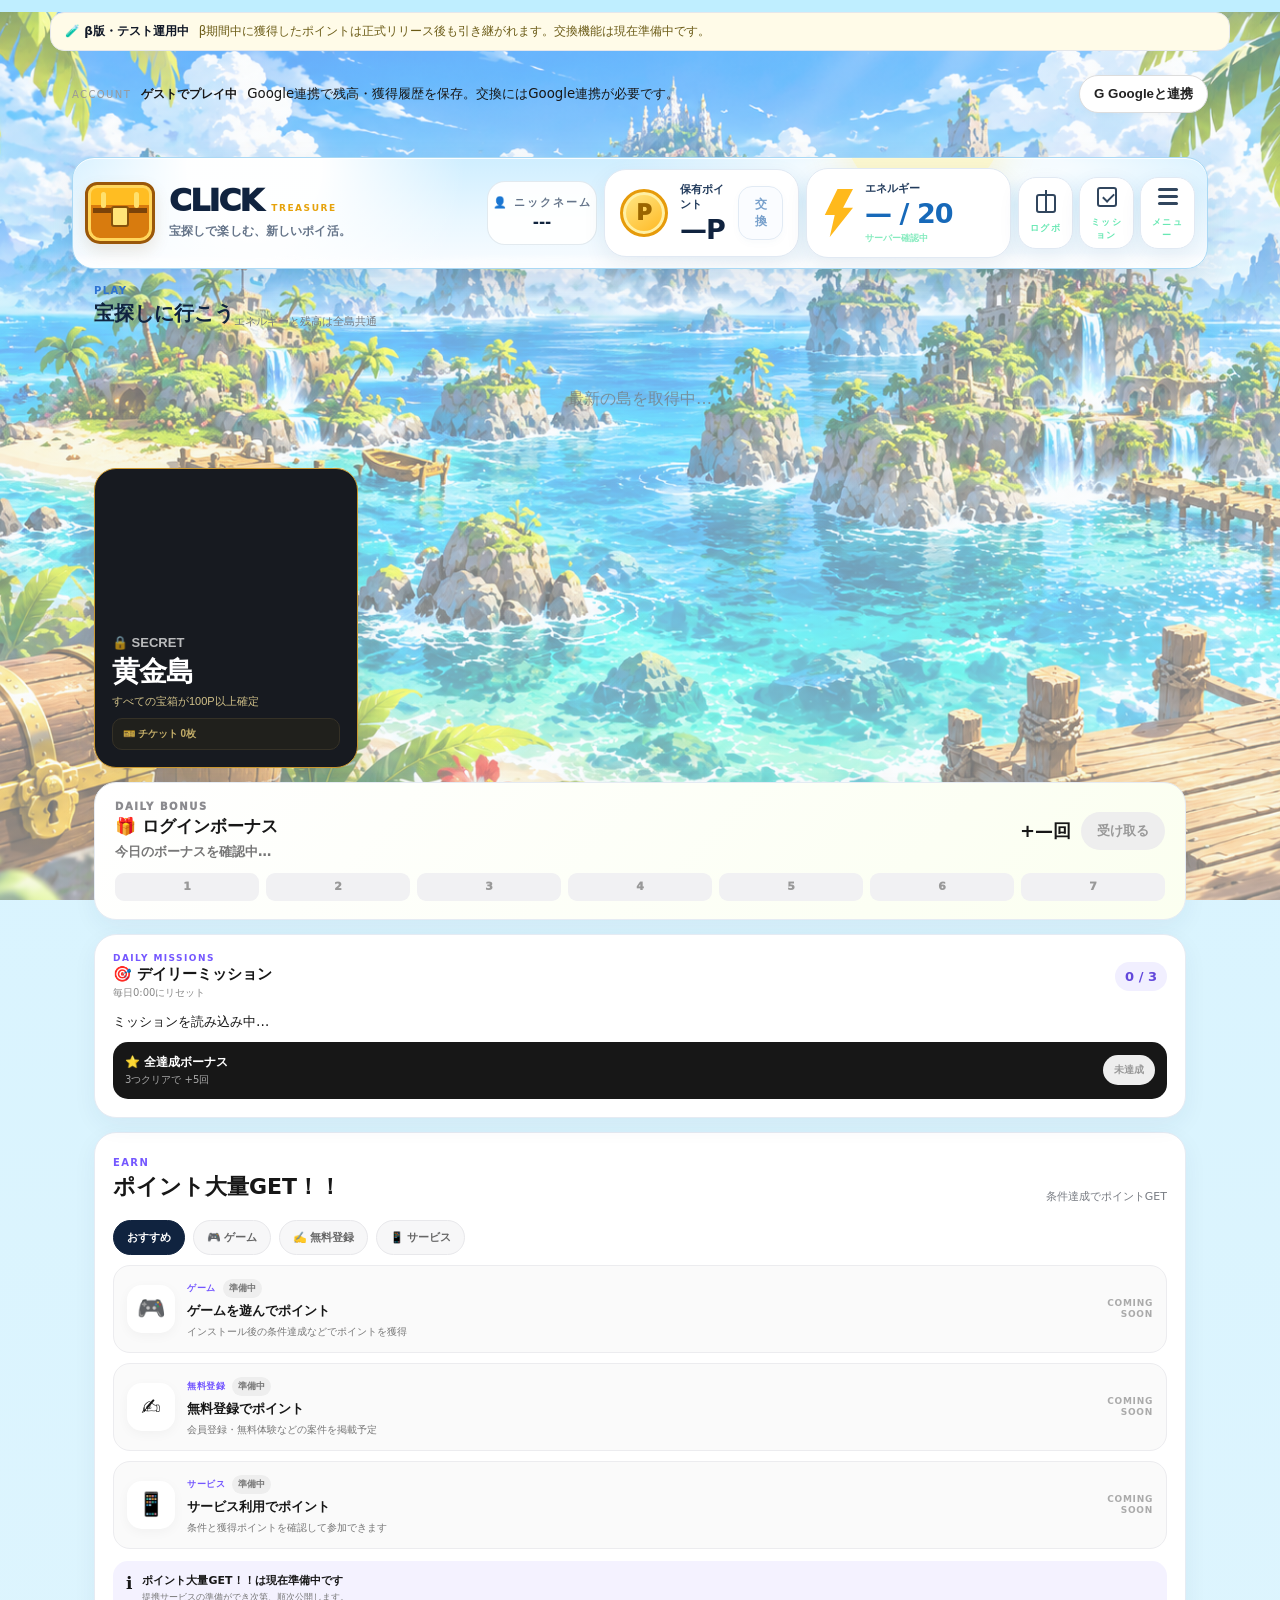
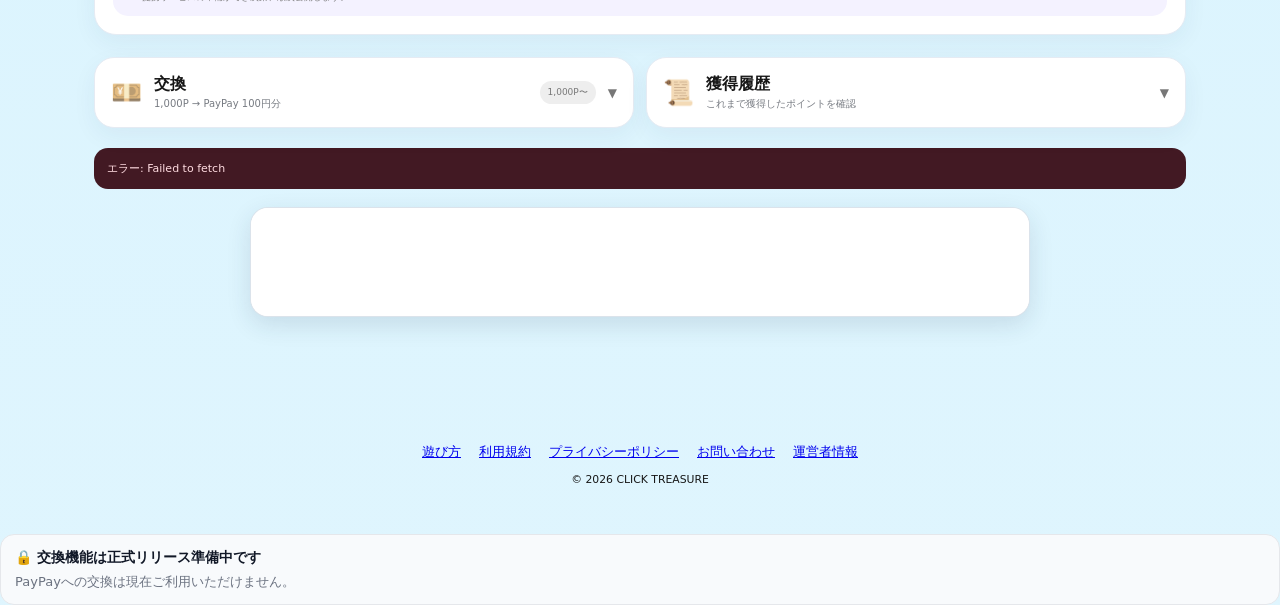
==== commit e9837a72: "Add files via upload" ====
--- a/index.html
+++ b/index.html
@@ -109,6 +109,7 @@
 </div>
 <small id="adminRefillStatus">※上2つは管理者テスト用・実データに反映</small></div></div>
 <div id="redeemModal" class="redeem-modal" hidden><div class="redeem-dialog"><button id="redeemModalClose" class="redeem-x" type="button">×</button><span class="redeem-eyebrow">REDEEM</span><h2>1,000Pを交換</h2><p>1,000PをPayPay 100円分に交換します。受け取り先を入力してください。申請すると1,000Pが確保されます。</p><label>PayPay ID<input id="redeemDestination" type="text" maxlength="120" autocomplete="off" placeholder="例：あなたのPayPay ID"></label><small id="redeemNote">⚠ 入力したPayPay IDに100円分を送金します。IDに間違いがないか必ず確認してください。申請後は「処理待ち」になります。</small><button id="redeemSubmit" class="redeem-submit" type="button">1,000Pを交換する</button></div></div>
+<script src="./ct-analytics.js?v=1"></script>
 <script src="app.js?v=88-82"></script>
 <script>
 document.addEventListener("DOMContentLoaded", () => {
--- a/style.css
+++ b/style.css
@@ -1744,7 +1744,214 @@
 .ct-nickname-error{min-height:22px;margin-top:7px;color:#c62828;font-size:13px}
 .ct-nickname-save{width:100%;border:0;border-radius:12px;padding:12px 16px;background:#10243b;color:#fff;font-weight:800;cursor:pointer}
 
-
-/* V88-82 — acquisition history uses the native home-menu grid */
-#historyMenu.is-open{box-shadow:0 0 0 2px rgba(116,87,255,.16);border-color:#cfc6ff}
-#historyMenu.is-open .menu-arrow{transform:rotate(180deg)}
+/* V88-81 — independent history sibling; exchange markup untouched */
+.ct-history-card-v8881{
+  float:right;
+  width:calc(50% - 22px);
+  min-height:70px;
+  margin-top:-70px;
+  margin-right:15px;
+  margin-bottom:18px;
+  padding:14px 18px;
+  box-sizing:border-box;
+  display:flex;
+  align-items:center;
+  gap:13px;
+  background:rgba(255,255,255,.97);
+  border:1px solid rgba(18,33,54,.08);
+  border-radius:18px;
+  box-shadow:0 8px 24px rgba(18,33,54,.08);
+  cursor:pointer;
+  position:relative;
+  z-index:2;
+}
+.ct-history-card-v8881::after{content:"";display:block;clear:both}
+.ct-history-icon-v8881{font-size:24px;flex:none}
+.ct-history-text-v8881{display:flex;flex-direction:column;gap:3px;min-width:0}
+.ct-history-text-v8881 strong{font-size:16px;color:#111;white-space:nowrap}
+.ct-history-text-v8881 small{font-size:11px;color:#7d8794;white-space:nowrap}
+.ct-history-arrow-v8881{margin-left:auto;font-size:28px;color:#8090a0}
+@media(max-width:820px){
+ .ct-history-card-v8881{
+   float:none;width:calc(100% - 30px);margin:10px 15px 18px;
+ }
+}
+
+/* V88-85 — exact iPad/tablet header fix (overrides V88-53 fixed desktop grid) */
+@media (min-width:901px) and (max-width:1120px){
+  body main > header.v88-topbar{
+    display:grid !important;
+    grid-template-columns:minmax(0,1fr) minmax(0,1fr) !important;
+    grid-template-rows:auto auto auto !important;
+    grid-template-areas:
+      "logo logo"
+      "nick wallet"
+      "energy shortcuts" !important;
+    gap:12px !important;
+    min-height:0 !important;
+    height:auto !important;
+    padding:16px 18px !important;
+    align-items:stretch !important;
+  }
+
+  body main > header.v88-topbar > .v88-logo{
+    grid-area:logo !important;
+    width:auto !important;
+    min-width:0 !important;
+  }
+
+  body main > header.v88-topbar > .header-nickname{
+    grid-area:nick !important;
+    width:auto !important;
+    min-width:0 !important;
+    max-width:none !important;
+    min-height:82px !important;
+    padding:12px 16px !important;
+  }
+
+  body main > header.v88-topbar > .v88-wallet{
+    grid-area:wallet !important;
+    width:auto !important;
+    min-width:0 !important;
+    max-width:none !important;
+    min-height:82px !important;
+  }
+
+  body main > header.v88-topbar > .v88-energy{
+    grid-area:energy !important;
+    width:auto !important;
+    min-width:0 !important;
+    max-width:none !important;
+    min-height:82px !important;
+  }
+
+  body main > header.v88-topbar > nav.v88-shortcuts{
+    grid-area:shortcuts !important;
+    display:grid !important;
+    grid-template-columns:repeat(3,minmax(0,1fr)) !important;
+    gap:10px !important;
+    width:auto !important;
+    min-width:0 !important;
+    max-width:none !important;
+    margin:0 !important;
+    padding:0 !important;
+    align-self:stretch !important;
+  }
+
+  body main > header.v88-topbar > nav.v88-shortcuts > button{
+    width:auto !important;
+    min-width:0 !important;
+    max-width:none !important;
+    height:82px !important;
+  }
+}
+
+/* V88-88: island ratings - two-row layout */
+.island-ratings{display:flex;flex-direction:column;gap:3px;width:100%;min-height:34px;margin-top:1px}
+.island-ratings>div{display:flex;align-items:center;justify-content:space-between;gap:8px;line-height:1.15}
+.island-ratings span{font-size:10px!important;color:#7c8796!important;opacity:1!important;font-weight:700;white-space:nowrap}
+.island-ratings strong{font-size:13px;letter-spacing:.06em;color:#65758a;white-space:nowrap;line-height:1}
+.island-card.easy .island-ratings strong{color:#438565}
+.island-card.normal .island-ratings strong{color:#9a7a2c}
+.island-card.hard .island-ratings strong{color:#b95757}
+
+/* V88-89 — restore compact pre-V88-53 desktop header */
+@media (min-width:901px){
+  body main > header.v88-topbar{
+    display:flex !important;
+    flex-wrap:nowrap !important;
+    align-items:center !important;
+    gap:10px !important;
+    grid-template-columns:none !important;
+    grid-template-rows:none !important;
+    min-height:0 !important;
+    padding:10px 14px !important;
+  }
+  body main > header.v88-topbar > .v88-logo{
+    flex:1 1 250px !important;
+    min-width:245px !important;
+    width:auto !important;
+    margin:0 !important;
+  }
+  body main > header.v88-topbar > .header-nickname{
+    flex:0 0 112px !important;
+    width:112px !important;
+    min-width:112px !important;
+    max-width:112px !important;
+    min-height:64px !important;
+    padding:8px 10px !important;
+    margin:0 !important;
+  }
+  body main > header.v88-topbar > .v88-wallet{
+    flex:0 0 202px !important;
+    width:auto !important;
+    min-width:202px !important;
+    max-width:none !important;
+    margin:0 !important;
+  }
+  body main > header.v88-topbar > .v88-energy{
+    flex:0 0 215px !important;
+    width:auto !important;
+    min-width:215px !important;
+    max-width:none !important;
+    margin:0 !important;
+  }
+  body main > header.v88-topbar > nav.v88-shortcuts{
+    flex:0 0 auto !important;
+    display:flex !important;
+    flex-wrap:nowrap !important;
+    grid-template-columns:none !important;
+    width:auto !important;
+    min-width:0 !important;
+    max-width:none !important;
+    gap:7px !important;
+    margin:0 !important;
+    padding:0 !important;
+  }
+  body main > header.v88-topbar > nav.v88-shortcuts > button{
+    width:60px !important;
+    min-width:60px !important;
+    max-width:60px !important;
+    height:72px !important;
+    margin:0 !important;
+  }
+}
+
+/* V88-90 — fit compact desktop header fully inside container */
+@media (min-width:901px){
+  body main > header.v88-topbar{
+    gap:7px !important;
+    padding:10px 12px !important;
+    box-sizing:border-box !important;
+    overflow:hidden !important;
+  }
+  body main > header.v88-topbar > .v88-logo{
+    flex:1 1 220px !important;
+    min-width:220px !important;
+  }
+  body main > header.v88-topbar > .header-nickname{
+    flex:0 0 110px !important;
+    width:110px !important;
+    min-width:110px !important;
+    max-width:110px !important;
+  }
+  body main > header.v88-topbar > .v88-wallet{
+    flex:0 0 195px !important;
+    min-width:195px !important;
+  }
+  body main > header.v88-topbar > .v88-energy{
+    flex:0 0 205px !important;
+    min-width:205px !important;
+  }
+  body main > header.v88-topbar > nav.v88-shortcuts{
+    flex:0 0 177px !important;
+    width:177px !important;
+    gap:6px !important;
+  }
+  body main > header.v88-topbar > nav.v88-shortcuts > button{
+    flex:0 0 55px !important;
+    width:55px !important;
+    min-width:55px !important;
+    max-width:55px !important;
+  }
+}
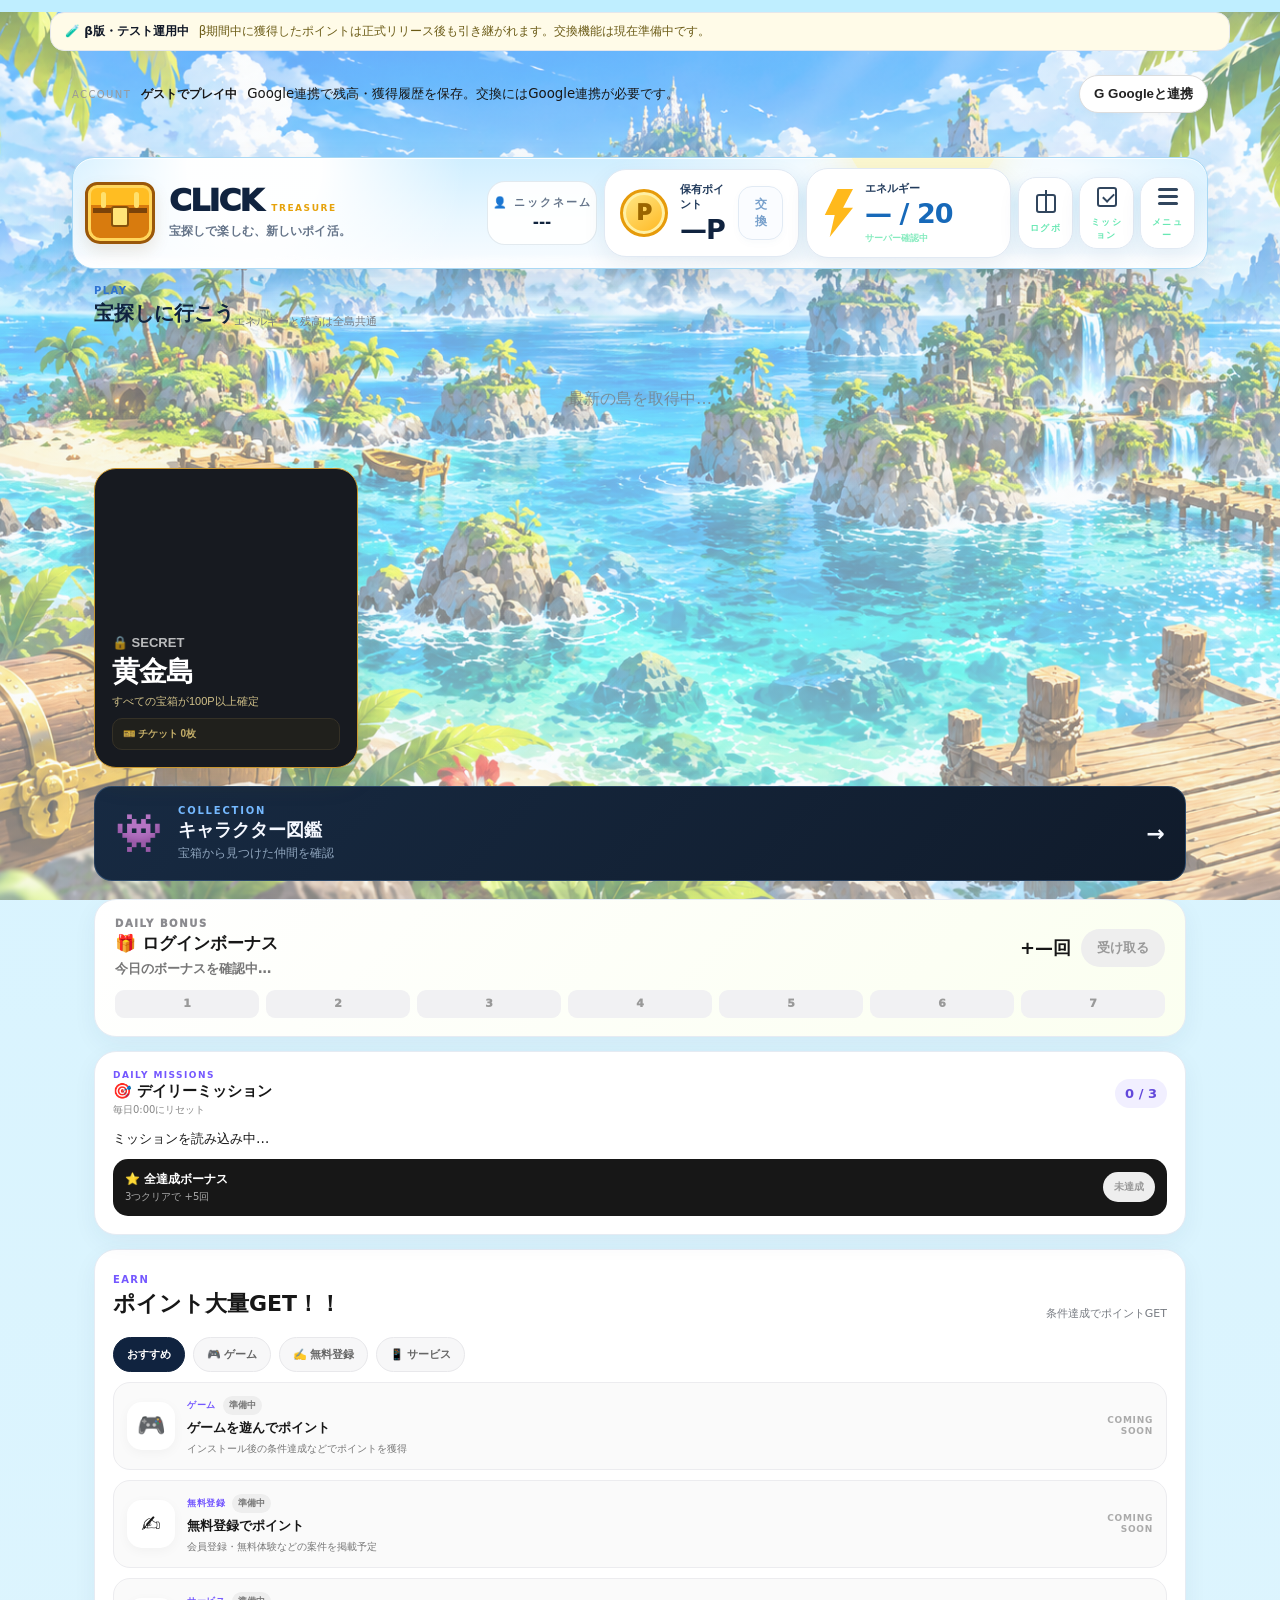
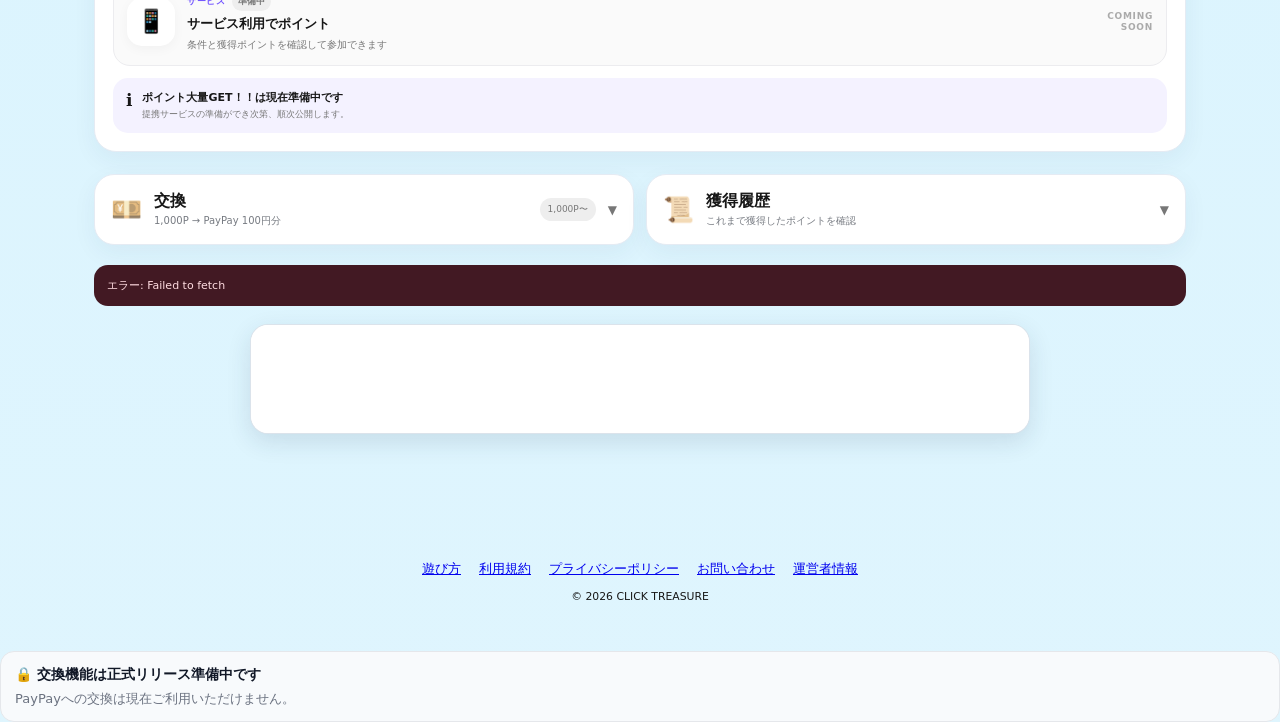
==== commit 10ce218a: "Add character collection and draw tester" ====
--- a/index.html
+++ b/index.html
@@ -66,6 +66,18 @@
 <div class="v88-legacy-stats" aria-hidden="true"><span id="wins">—</span><span id="progress">—</span></div>
 <section id="islandSelect" class="island-select"><div class="section-title"><div><span>PLAY</span><h2>宝探しに行こう</h2></div><p>エネルギーと残高は全島共通</p></div><div id="islandCards" class="island-cards"><p class="loading-islands">最新の島を取得中…</p><button id="goldenIslandCard" class="island-card golden locked" type="button"><span>🔒 SECRET</span><b>黄金島</b><small>すべての宝箱が100P以上確定</small><em id="goldenTicketBadge" class="status-badge">🎫 チケット 0枚</em></button></div></section>
 
+
+<section class="character-home-entry">
+  <a href="characters.html" class="character-home-card">
+    <span class="character-home-icon">👾</span>
+    <div>
+      <small>COLLECTION</small>
+      <b>キャラクター図鑑</b>
+      <p>宝箱から見つけた仲間を確認</p>
+    </div>
+    <strong>→</strong>
+  </a>
+</section>
 <section id="loginBonus" class="login-bonus-card"><div class="login-bonus-copy"><span>DAILY BONUS</span><b>🎁 ログインボーナス</b><small id="loginBonusText">今日のボーナスを確認中…</small></div><div class="login-bonus-side"><strong id="loginBonusReward">+—回</strong><button id="loginBonusClaim" type="button" disabled>受け取る</button></div><div class="login-streak" id="loginStreak"><i>1</i><i>2</i><i>3</i><i>4</i><i>5</i><i>6</i><i>7</i></div></section>
 <section id="dailyMissions" class="daily-missions-card"><div class="daily-missions-head"><div><span>DAILY MISSIONS</span><b>🎯 デイリーミッション</b><small>毎日0:00にリセット</small></div><strong id="dailyMissionSummary">0 / 3</strong></div><div id="dailyMissionList" class="daily-mission-list"><small>ミッションを読み込み中…</small></div><div class="daily-all-clear"><div><b>⭐ 全達成ボーナス</b><small>3つクリアで +5回</small></div><button id="dailyAllClaim" type="button" disabled>未達成</button></div></section>
 <section id="pointOffers" class="point-offers"><div class="section-title"><div><span>EARN</span><h2>ポイント大量GET！！</h2></div><p>条件達成でポイントGET</p></div><div class="offer-tabs" role="tablist" aria-label="ポイント大量GET！！カテゴリ"><button type="button" class="offer-tab active" data-offer-filter="all">おすすめ</button><button type="button" class="offer-tab" data-offer-filter="game">🎮 ゲーム</button><button type="button" class="offer-tab" data-offer-filter="register">✍️ 無料登録</button><button type="button" class="offer-tab" data-offer-filter="service">📱 サービス</button></div><div class="offer-list"><article class="offer-card" data-offer-category="game"><div class="offer-icon">🎮</div><div class="offer-copy"><div class="offer-meta"><span>ゲーム</span><em>準備中</em></div><b>ゲームを遊んでポイント</b><small>インストール後の条件達成などでポイントを獲得</small></div><strong>COMING<br>SOON</strong></article><article class="offer-card" data-offer-category="register"><div class="offer-icon">✍️</div><div class="offer-copy"><div class="offer-meta"><span>無料登録</span><em>準備中</em></div><b>無料登録でポイント</b><small>会員登録・無料体験などの案件を掲載予定</small></div><strong>COMING<br>SOON</strong></article><article class="offer-card" data-offer-category="service"><div class="offer-icon">📱</div><div class="offer-copy"><div class="offer-meta"><span>サービス</span><em>準備中</em></div><b>サービス利用でポイント</b><small>条件と獲得ポイントを確認して参加できます</small></div><strong>COMING<br>SOON</strong></article></div><div class="offer-note"><span>ℹ️</span><p><b>ポイント大量GET！！は現在準備中です</b><small>提携サービスの準備ができ次第、順次公開します。</small></p></div></section>
--- a/style.css
+++ b/style.css
@@ -1955,3 +1955,56 @@
     max-width:55px !important;
   }
 }
+
+.character-home-entry{
+  margin:18px 0;
+}
+
+.character-home-card{
+  display:flex;
+  align-items:center;
+  gap:16px;
+  padding:18px 20px;
+  border-radius:18px;
+  text-decoration:none;
+  color:#f5f8ff;
+  background:linear-gradient(135deg,#172a42,#101b2b);
+  border:1px solid rgba(116,181,255,.22);
+}
+
+.character-home-card:hover{
+  transform:translateY(-2px);
+  border-color:rgba(116,181,255,.5);
+}
+
+.character-home-icon{
+  font-size:38px;
+}
+
+.character-home-card div{
+  flex:1;
+}
+
+.character-home-card small{
+  display:block;
+  color:#75b9ff;
+  font-size:10px;
+  font-weight:900;
+  letter-spacing:.18em;
+}
+
+.character-home-card b{
+  display:block;
+  margin-top:2px;
+  font-size:18px;
+}
+
+.character-home-card p{
+  margin:3px 0 0;
+  color:#8fa5bd;
+  font-size:12px;
+}
+
+.character-home-card>strong{
+  font-size:22px;
+}
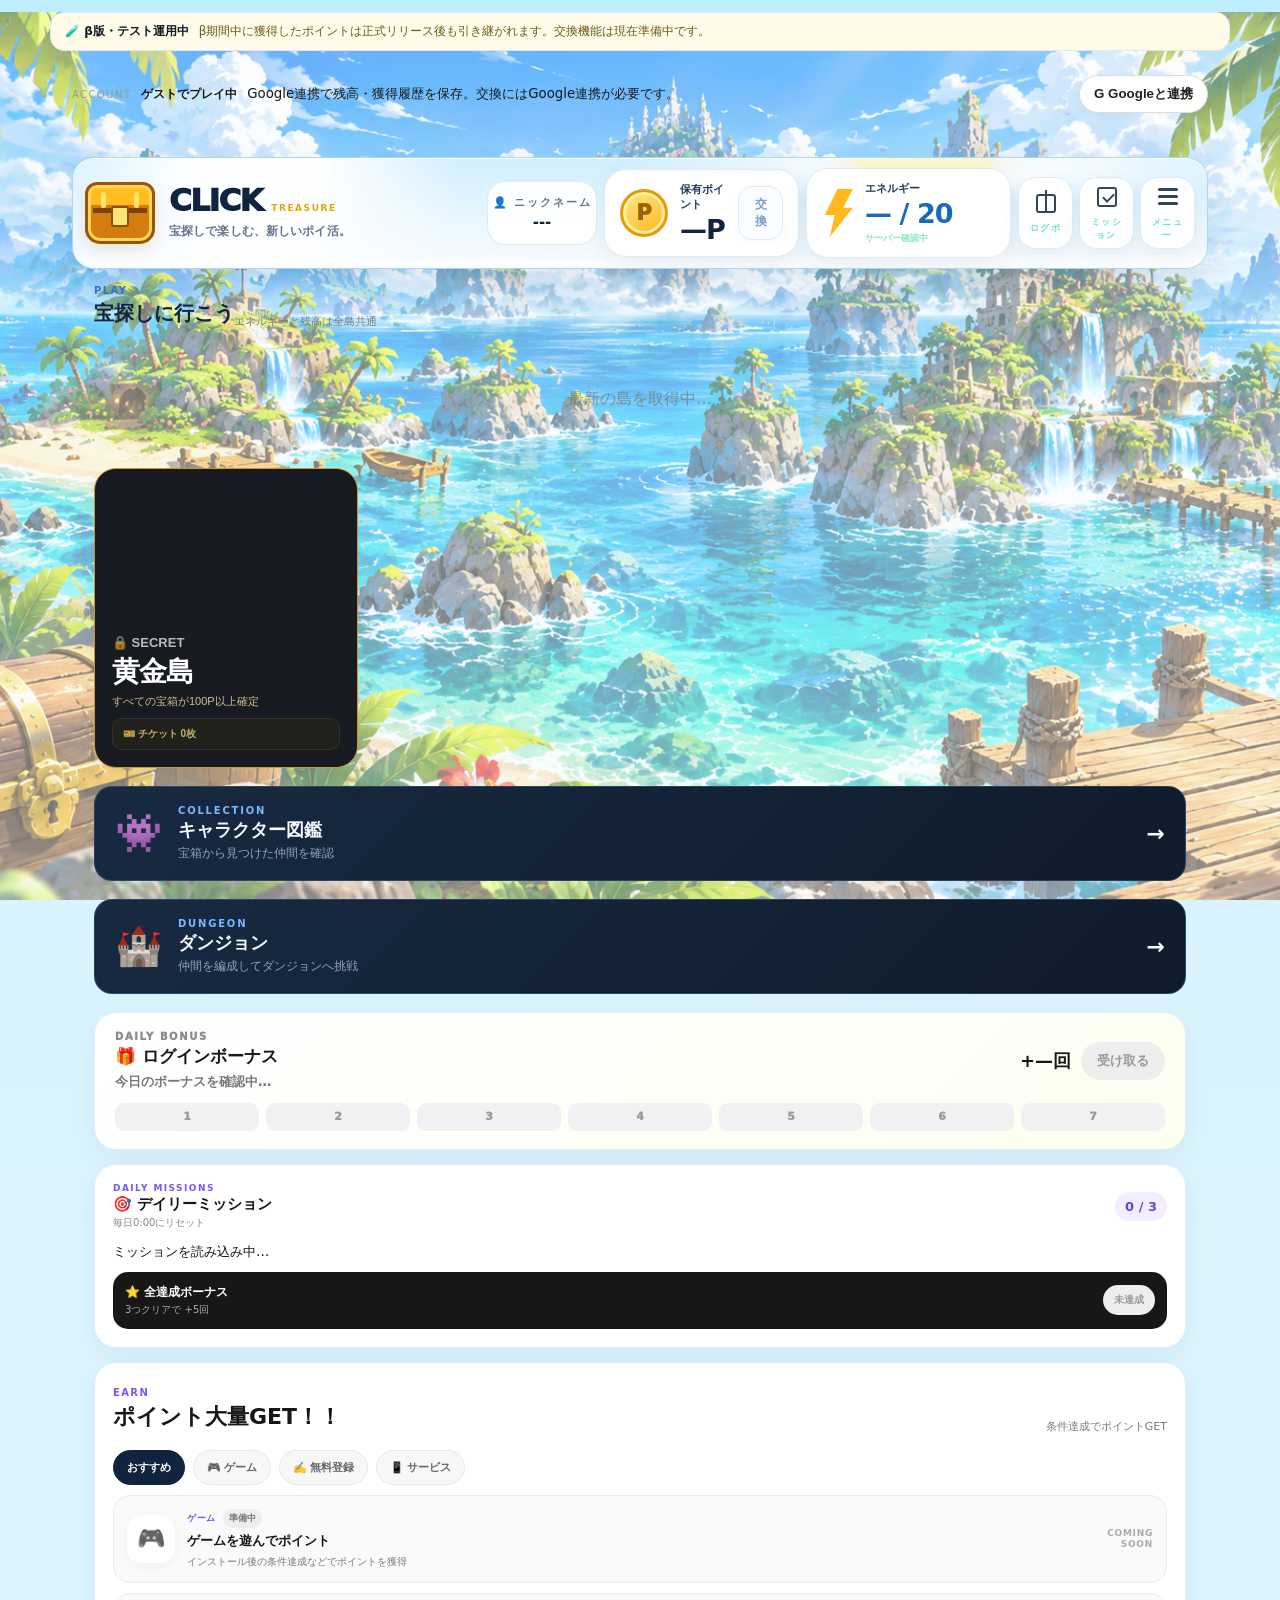
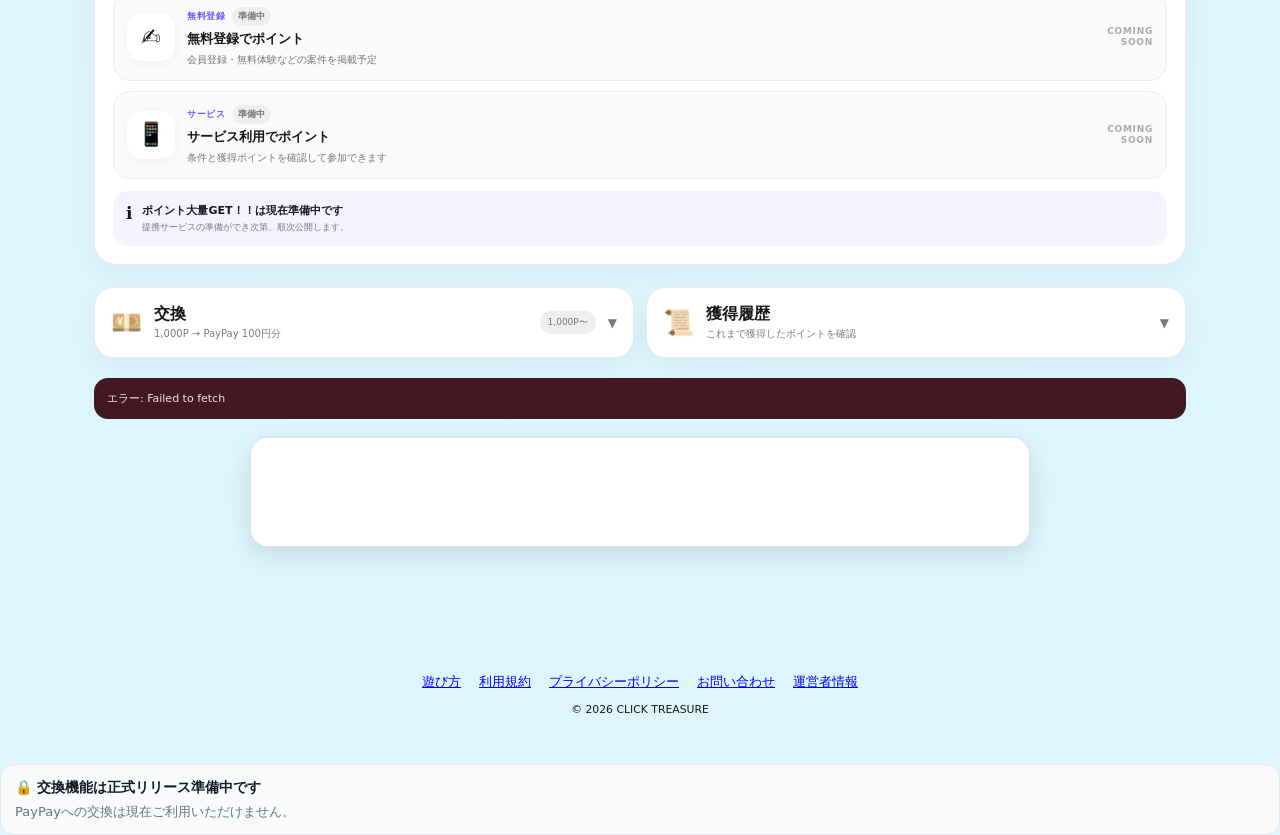
==== commit 3a363240: "Add dungeon hero equipment and weapon skill system" ====
--- a/index.html
+++ b/index.html
@@ -1,4 +1,4 @@
-<!doctype html><html lang="ja"><head>
+﻿<!doctype html><html lang="ja"><head>
 <!-- Google tag (gtag.js) -->
 <script async src="https://www.googletagmanager.com/gtag/js?id=G-S7C8F83L5W"></script>
 <script>
@@ -74,6 +74,18 @@
       <small>COLLECTION</small>
       <b>キャラクター図鑑</b>
       <p>宝箱から見つけた仲間を確認</p>
+    </div>
+    <strong>→</strong>
+  </a>
+</section>
+
+<section class="character-home-entry">
+  <a href="dungeon-menu.html" class="character-home-card">
+    <span class="character-home-icon">🏰</span>
+    <div>
+      <small>DUNGEON</small>
+      <b>ダンジョン</b>
+      <p>仲間を編成してダンジョンへ挑戦</p>
     </div>
     <strong>→</strong>
   </a>
@@ -212,4 +224,4 @@
   </section>
 </div>
 
-</body></html>+</body></html>
